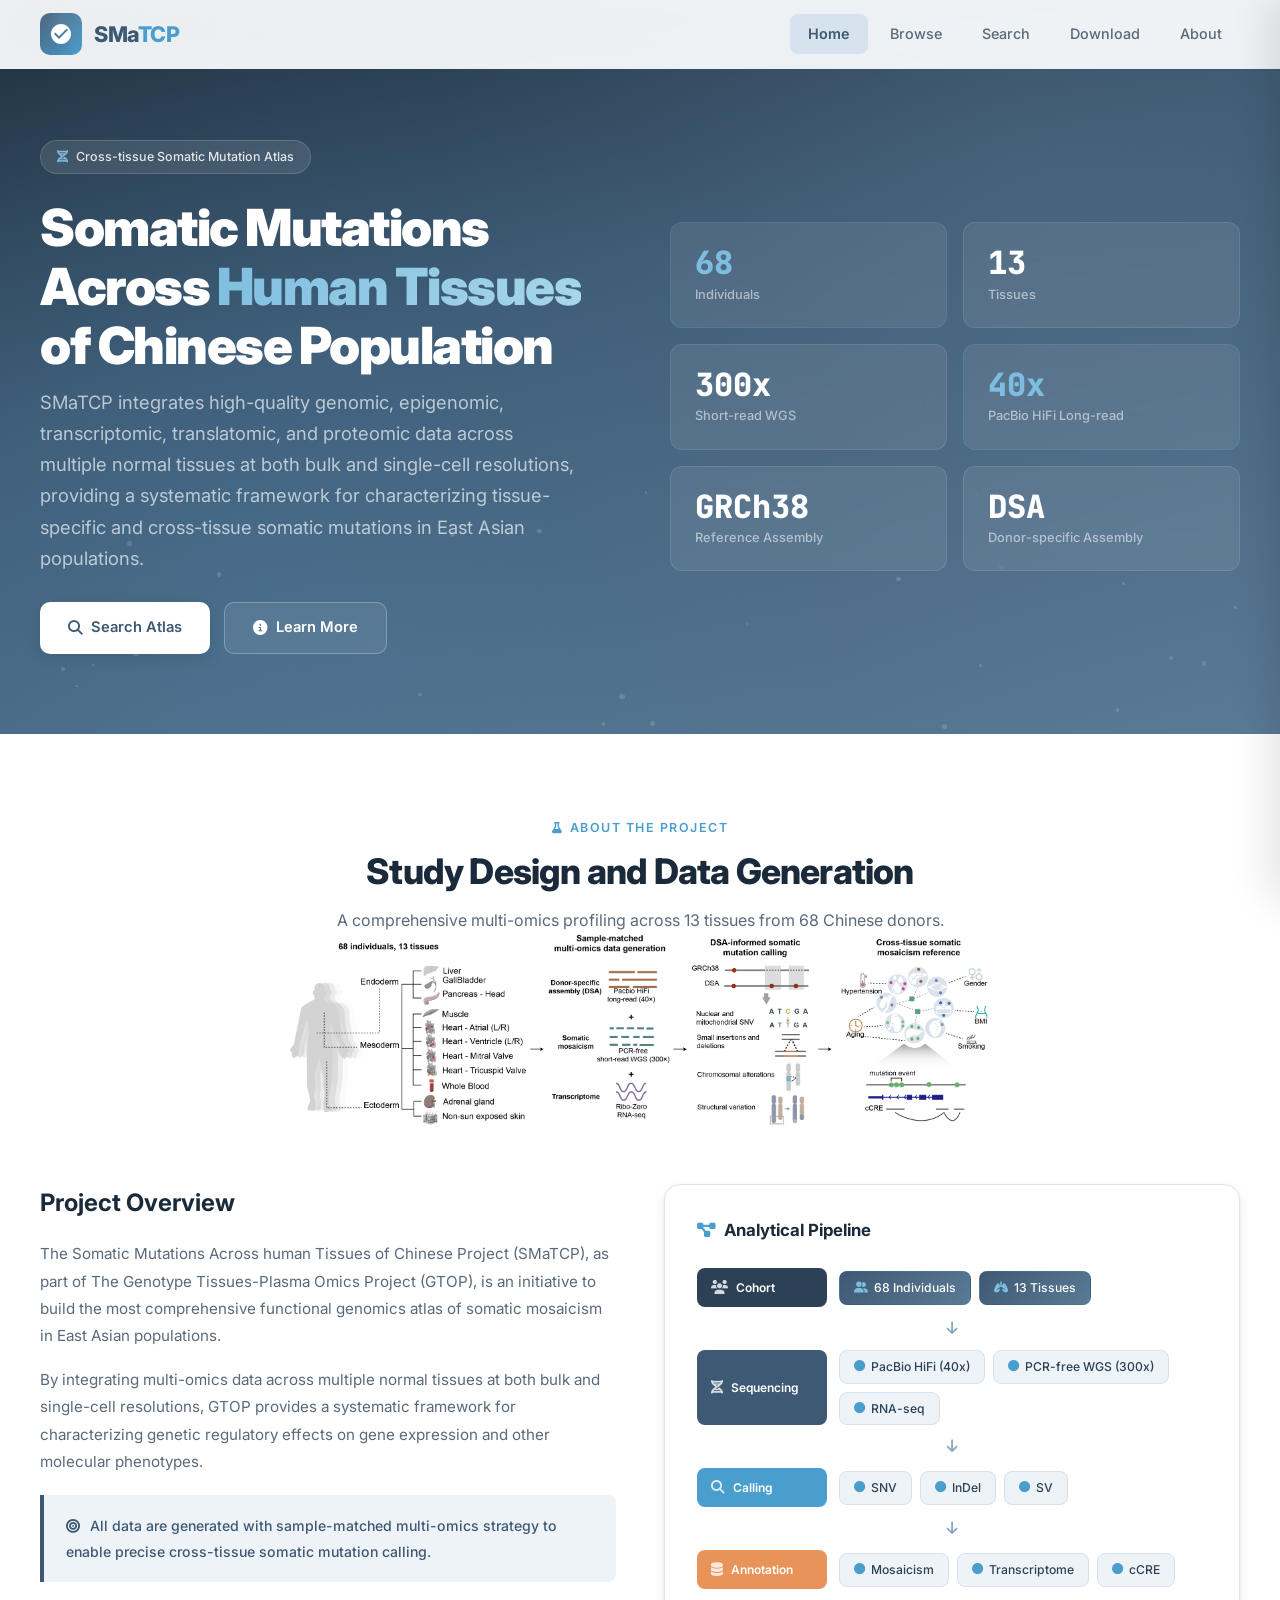
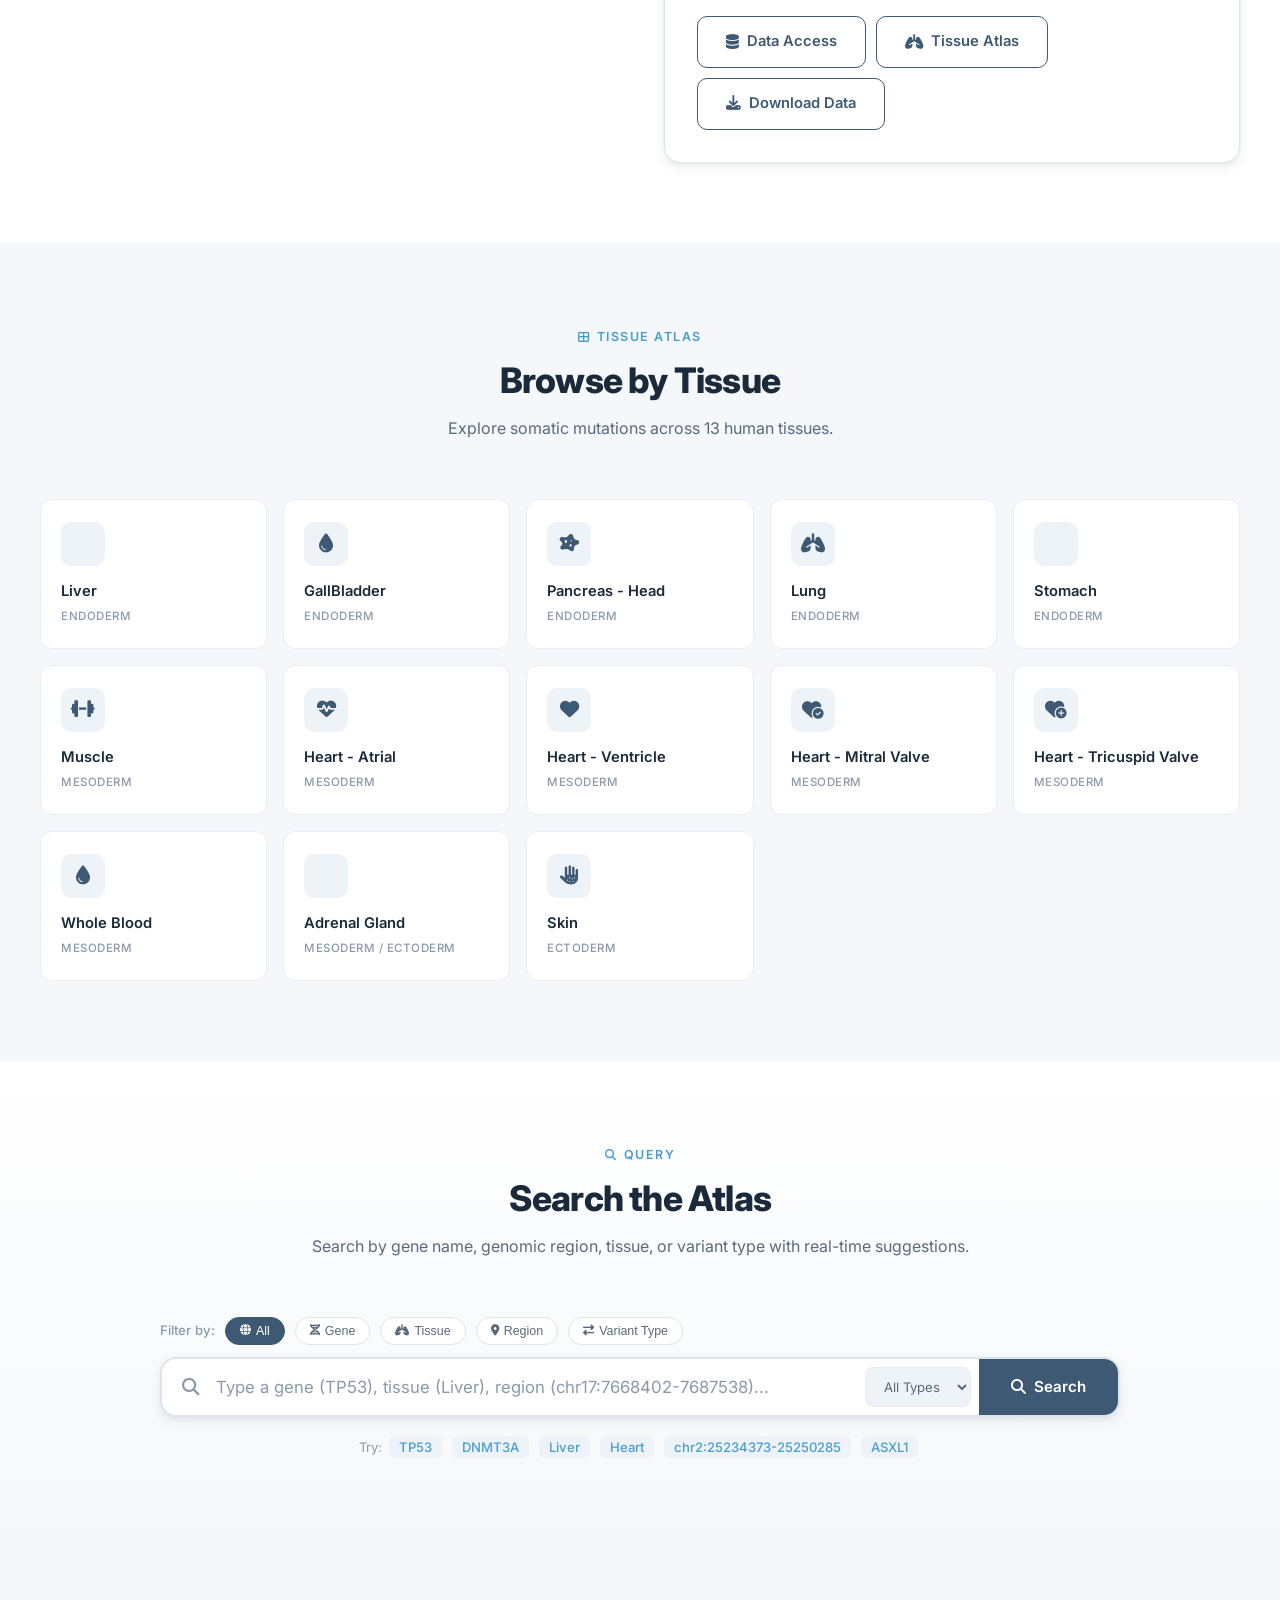
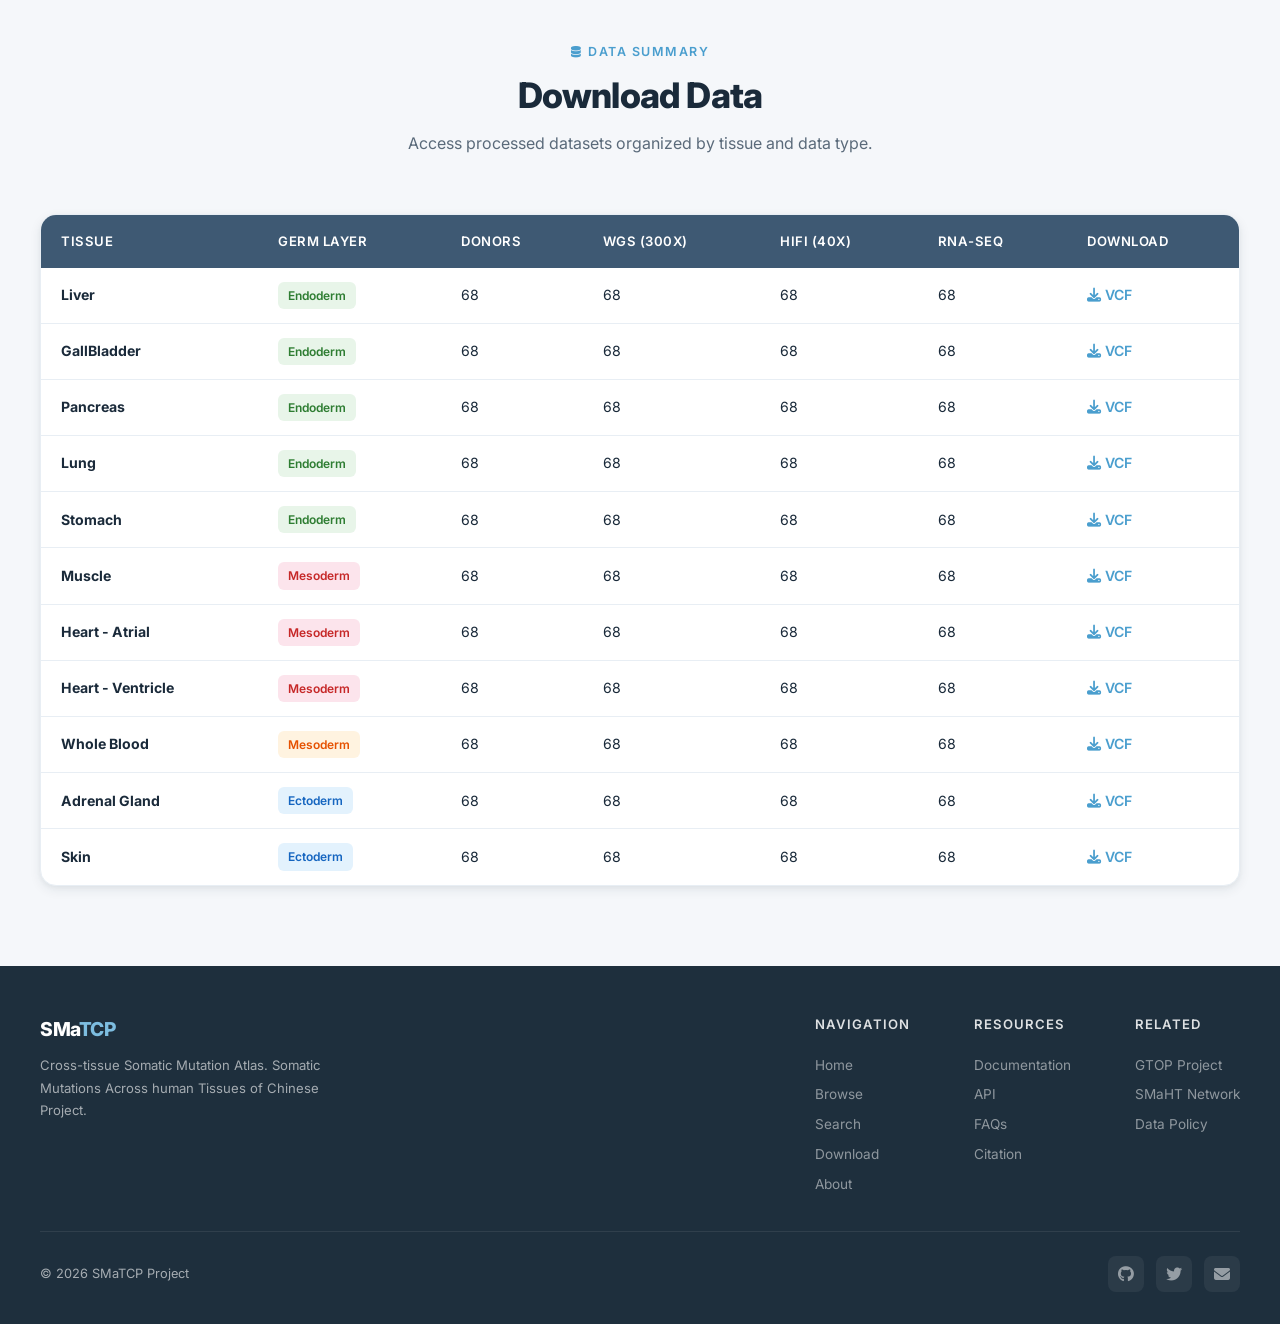
==== index.html @ e788b065 "Add files via upload" ====
<!DOCTYPE html>
<html lang="en">

<head>
  <meta charset="UTF-8">
  <meta name="viewport" content="width=device-width, initial-scale=1.0">
  <title>SMaTCP — Cross-tissue Somatic Mutation Atlas</title>
  <link
    href="https://fonts.googleapis.com/css2?family=Inter:wght@300;400;500;600;700;800;900&family=JetBrains+Mono:wght@400;500&display=swap"
    rel="stylesheet">
  <link rel="stylesheet" href="https://cdnjs.cloudflare.com/ajax/libs/font-awesome/6.5.0/css/all.min.css">
  <style>
    *,
    *::before,
    *::after {
      margin: 0;
      padding: 0;
      box-sizing: border-box;
    }

    :root {
      --primary: #3e5973;
      --primary-dark: #2c4156;
      --primary-darker: #1e2f3d;
      --primary-light: #5a7a96;
      --primary-lighter: #8ba8c2;
      --primary-pale: #d6e3ef;
      --primary-ghost: #eef3f8;
      --accent: #4a9ece;
      --accent-light: #7dbde0;
      --accent-warm: #e8935a;
      --success: #4caf7d;
      --warning: #f0ad4e;
      --danger: #e74c3c;
      --surface: #ffffff;
      --bg: #f5f7fa;
      --bg-alt: #edf1f5;
      --text: #1a2a3a;
      --text-secondary: #5a6a7a;
      --text-muted: #8a9aaa;
      --border: #dce4ec;
      --border-light: #e8eef4;
      --shadow-sm: 0 1px 3px rgba(30, 47, 61, 0.06), 0 1px 2px rgba(30, 47, 61, 0.04);
      --shadow-md: 0 4px 12px rgba(30, 47, 61, 0.08), 0 2px 4px rgba(30, 47, 61, 0.04);
      --shadow-lg: 0 12px 36px rgba(30, 47, 61, 0.1), 0 4px 12px rgba(30, 47, 61, 0.06);
      --shadow-xl: 0 20px 60px rgba(30, 47, 61, 0.12), 0 8px 20px rgba(30, 47, 61, 0.06);
      --radius-sm: 8px;
      --radius-md: 12px;
      --radius-lg: 16px;
      --radius-xl: 24px;
      --transition: 0.3s cubic-bezier(0.4, 0, 0.2, 1);
    }

    html {
      scroll-behavior: smooth;
      font-size: 16px;
    }

    body {
      font-family: 'Inter', -apple-system, BlinkMacSystemFont, 'Segoe UI', sans-serif;
      background: var(--bg);
      color: var(--text);
      line-height: 1.6;
      -webkit-font-smoothing: antialiased;
      overflow-x: hidden;
    }

    a {
      text-decoration: none;
      color: inherit;
    }

    img {
      max-width: 100%;
      display: block;
    }

    ul {
      list-style: none;
    }

    ::-webkit-scrollbar {
      width: 8px;
    }

    ::-webkit-scrollbar-track {
      background: var(--bg);
    }

    ::-webkit-scrollbar-thumb {
      background: var(--primary-lighter);
      border-radius: 4px;
    }

    ::-webkit-scrollbar-thumb:hover {
      background: var(--primary-light);
    }

    /* ===== NAVBAR ===== */
    .navbar {
      position: fixed;
      top: 0;
      left: 0;
      right: 0;
      z-index: 1000;
      background: rgba(255, 255, 255, 0.92);
      backdrop-filter: blur(20px) saturate(180%);
      border-bottom: 1px solid var(--border-light);
      transition: var(--transition);
    }

    .navbar.scrolled {
      box-shadow: var(--shadow-md);
    }

    .nav-inner {
      max-width: 1320px;
      margin: 0 auto;
      padding: 0 40px;
      display: flex;
      align-items: center;
      justify-content: space-between;
      height: 68px;
    }

    .nav-logo {
      display: flex;
      align-items: center;
      gap: 12px;
      cursor: pointer;
      transition: var(--transition);
    }

    .nav-logo:hover {
      opacity: 0.85;
    }

    .logo-icon {
      width: 42px;
      height: 42px;
      background: linear-gradient(135deg, var(--primary) 0%, var(--accent) 100%);
      border-radius: 10px;
      display: flex;
      align-items: center;
      justify-content: center;
      position: relative;
      overflow: hidden;
    }

    .logo-icon::before {
      content: '';
      position: absolute;
      top: -50%;
      left: -50%;
      width: 200%;
      height: 200%;
      background: conic-gradient(from 180deg, transparent 0%, rgba(255, 255, 255, 0.1) 50%, transparent 100%);
      animation: logoShine 6s linear infinite;
    }

    @keyframes logoShine {
      to {
        transform: rotate(360deg);
      }
    }

    .logo-icon svg {
      width: 24px;
      height: 24px;
      fill: #fff;
      position: relative;
      z-index: 1;
    }

    .logo-text {
      font-size: 1.35rem;
      font-weight: 800;
      color: var(--primary);
      letter-spacing: -0.5px;
    }

    .logo-text span {
      color: var(--accent);
    }

    .nav-links {
      display: flex;
      align-items: center;
      gap: 4px;
    }

    .nav-links a {
      padding: 8px 18px;
      border-radius: 8px;
      font-size: 0.9rem;
      font-weight: 500;
      color: var(--text-secondary);
      transition: var(--transition);
    }

    .nav-links a:hover {
      color: var(--primary);
      background: var(--primary-ghost);
    }

    .nav-links a.active {
      color: var(--primary);
      background: var(--primary-pale);
      font-weight: 600;
    }

    .nav-mobile-toggle {
      display: none;
      background: none;
      border: none;
      font-size: 1.4rem;
      color: var(--primary);
      cursor: pointer;
      padding: 8px;
      border-radius: 8px;
    }

    /* ===== HERO ===== */
    .hero {
      padding: 140px 40px 80px;
      background: linear-gradient(165deg, var(--primary-darker) 0%, var(--primary) 40%, var(--primary-light) 100%);
      position: relative;
      overflow: hidden;
      min-height: 600px;
      display: flex;
      align-items: center;
    }

    .hero::before {
      content: '';
      position: absolute;
      inset: 0;
      background:
        radial-gradient(circle at 20% 80%, rgba(74, 158, 206, 0.15) 0%, transparent 50%),
        radial-gradient(circle at 80% 20%, rgba(139, 168, 194, 0.1) 0%, transparent 50%);
    }

    .hero-particles {
      position: absolute;
      inset: 0;
      overflow: hidden;
      pointer-events: none;
    }

    .hero-particle {
      position: absolute;
      width: 4px;
      height: 4px;
      background: rgba(255, 255, 255, 0.15);
      border-radius: 50%;
      animation: particleFloat linear infinite;
    }

    @keyframes particleFloat {
      0% {
        transform: translateY(0) scale(1);
        opacity: 0;
      }

      10% {
        opacity: 1;
      }

      90% {
        opacity: 1;
      }

      100% {
        transform: translateY(-800px) scale(0.5);
        opacity: 0;
      }
    }

    .hero-content {
      max-width: 1320px;
      margin: 0 auto;
      width: 100%;
      position: relative;
      z-index: 2;
      display: grid;
      grid-template-columns: 1fr 1fr;
      gap: 60px;
      align-items: center;
    }

    .hero-badge {
      display: inline-flex;
      align-items: center;
      gap: 8px;
      background: rgba(255, 255, 255, 0.1);
      border: 1px solid rgba(255, 255, 255, 0.15);
      padding: 6px 16px;
      border-radius: 100px;
      font-size: 0.78rem;
      font-weight: 500;
      color: rgba(255, 255, 255, 0.85);
      margin-bottom: 24px;
      backdrop-filter: blur(10px);
    }

    .hero-badge i {
      color: var(--accent-light);
    }

    .hero-title {
      font-size: 3.2rem;
      font-weight: 900;
      color: #fff;
      line-height: 1.15;
      letter-spacing: -1.5px;
      margin-bottom: 12px;
    }

    .hero-title .highlight {
      background: linear-gradient(135deg, var(--accent-light) 0%, #a8d8ea 100%);
      -webkit-background-clip: text;
      -webkit-text-fill-color: transparent;
      background-clip: text;
    }

    .hero-subtitle {
      font-size: 1.15rem;
      font-weight: 400;
      color: rgba(255, 255, 255, 0.65);
      margin-bottom: 28px;
      line-height: 1.7;
      max-width: 540px;
    }

    .hero-actions {
      display: flex;
      gap: 14px;
      flex-wrap: wrap;
    }

    .btn {
      display: inline-flex;
      align-items: center;
      gap: 8px;
      padding: 13px 28px;
      border-radius: 10px;
      font-size: 0.92rem;
      font-weight: 600;
      cursor: pointer;
      border: none;
      transition: var(--transition);
      font-family: inherit;
    }

    .btn-primary {
      background: #fff;
      color: var(--primary);
      box-shadow: 0 4px 16px rgba(0, 0, 0, 0.1);
    }

    .btn-primary:hover {
      transform: translateY(-2px);
      box-shadow: 0 8px 24px rgba(0, 0, 0, 0.15);
    }

    .btn-outline {
      background: rgba(255, 255, 255, 0.08);
      color: #fff;
      border: 1.5px solid rgba(255, 255, 255, 0.25);
    }

    .btn-outline:hover {
      background: rgba(255, 255, 255, 0.15);
      border-color: rgba(255, 255, 255, 0.4);
    }

    .btn-outline-dark {
      background: transparent;
      color: var(--primary);
      border: 1.5px solid var(--primary);
    }

    .btn-outline-dark:hover {
      background: var(--primary-pale);
      border-color: var(--primary-dark);
      color: var(--primary-dark);
    }

    .hero-right {
      display: flex;
      flex-direction: column;
      gap: 16px;
    }

    .hero-stat-row {
      display: flex;
      gap: 16px;
    }

    .hero-stat-card {
      background: rgba(255, 255, 255, 0.08);
      border: 1px solid rgba(255, 255, 255, 0.1);
      backdrop-filter: blur(16px);
      border-radius: var(--radius-md);
      padding: 22px 24px;
      flex: 1;
      transition: var(--transition);
    }

    .hero-stat-card:hover {
      background: rgba(255, 255, 255, 0.12);
      border-color: rgba(255, 255, 255, 0.2);
      transform: translateY(-2px);
    }

    .hero-stat-number {
      font-size: 2rem;
      font-weight: 800;
      color: #fff;
      font-family: 'JetBrains Mono', monospace;
      line-height: 1.1;
    }

    .hero-stat-label {
      font-size: 0.8rem;
      color: rgba(255, 255, 255, 0.55);
      margin-top: 4px;
      font-weight: 500;
    }

    .hero-stat-card.accent {
      border-color: rgba(74, 158, 206, 0.3);
    }

    .hero-stat-card.accent .hero-stat-number {
      color: var(--accent-light);
    }

    /* ===== SECTIONS ===== */
    .section {
      padding: 80px 40px;
    }

    .section-header {
      text-align: center;
      max-width: 700px;
      margin: 0 auto 56px;
    }

    .section-tag {
      display: inline-flex;
      align-items: center;
      gap: 6px;
      font-size: 0.78rem;
      font-weight: 600;
      color: var(--accent);
      text-transform: uppercase;
      letter-spacing: 1.5px;
      margin-bottom: 12px;
    }

    .section-tag i {
      font-size: 0.7rem;
    }

    .section-title {
      font-size: 2.2rem;
      font-weight: 800;
      color: var(--text);
      letter-spacing: -0.8px;
      line-height: 1.2;
      margin-bottom: 14px;
    }

    .section-desc {
      font-size: 1rem;
      color: var(--text-secondary);
      line-height: 1.7;
    }

    /* ===== OVERVIEW ===== */
    .overview-section {
      background: var(--surface);
    }

    .overview-grid {
      max-width: 1320px;
      margin: 0 auto;
      display: grid;
      grid-template-columns: 1fr 1fr;
      gap: 48px;
      align-items: start;
    }

    .overview-about h3 {
      font-size: 1.5rem;
      font-weight: 700;
      color: var(--text);
      margin-bottom: 18px;
    }

    .overview-about p {
      font-size: 0.95rem;
      color: var(--text-secondary);
      line-height: 1.8;
      margin-bottom: 16px;
    }

    .highlight-box {
      background: var(--primary-ghost);
      border-left: 4px solid var(--primary);
      padding: 18px 22px;
      border-radius: 0 var(--radius-sm) var(--radius-sm) 0;
      margin-top: 20px;
    }

    .highlight-box p {
      font-size: 0.88rem;
      margin: 0;
      color: var(--primary);
      font-weight: 500;
    }

    .study-design-card {
      background: var(--surface);
      border: 1px solid var(--border);
      border-radius: var(--radius-lg);
      padding: 32px;
      box-shadow: var(--shadow-md);
    }

    .study-design-card h4 {
      font-size: 1.05rem;
      font-weight: 700;
      color: var(--text);
      margin-bottom: 24px;
      display: flex;
      align-items: center;
      gap: 8px;
    }

    .study-design-card h4 i {
      color: var(--accent);
    }

    .pipeline-flow {
      display: flex;
      flex-direction: column;
      gap: 12px;
    }

    .pipeline-stage {
      display: flex;
      align-items: stretch;
      gap: 12px;
    }

    .pipeline-stage-label {
      width: 130px;
      min-width: 130px;
      background: var(--primary);
      color: #fff;
      padding: 12px 14px;
      border-radius: var(--radius-sm);
      font-size: 0.75rem;
      font-weight: 600;
      display: flex;
      align-items: center;
      gap: 8px;
      line-height: 1.3;
    }

    .pipeline-stage-label i {
      font-size: 0.85rem;
      opacity: 0.8;
    }

    .pipeline-stage-items {
      flex: 1;
      display: flex;
      flex-wrap: wrap;
      gap: 8px;
      align-items: center;
    }

    .pipeline-chip {
      background: var(--primary-ghost);
      border: 1px solid var(--primary-pale);
      padding: 8px 14px;
      border-radius: 8px;
      font-size: 0.76rem;
      font-weight: 500;
      color: var(--primary-dark);
      display: flex;
      align-items: center;
      gap: 6px;
      transition: var(--transition);
      line-height: 1.3;
    }

    .pipeline-chip:hover {
      background: var(--primary-pale);
    }

    .pipeline-chip i {
      color: var(--accent);
      font-size: 0.7rem;
    }

    .pipeline-chip.highlight-chip {
      background: linear-gradient(135deg, var(--primary) 0%, var(--primary-light) 100%);
      color: #fff;
      border-color: transparent;
    }

    .pipeline-chip.highlight-chip i {
      color: var(--accent-light);
    }

    .pipeline-connector {
      display: flex;
      justify-content: center;
      padding: 2px 0;
    }

    .pipeline-connector i {
      color: var(--primary-lighter);
      font-size: 0.9rem;
    }

    /* ===== TISSUE SECTION ===== */
    .tissue-section {
      background: var(--bg);
    }

    .tissue-grid {
      max-width: 1320px;
      margin: 0 auto;
      display: grid;
      grid-template-columns: repeat(auto-fill, minmax(200px, 1fr));
      gap: 16px;
    }

    .tissue-card {
      background: var(--surface);
      border: 1px solid var(--border-light);
      border-radius: var(--radius-md);
      padding: 22px 20px;
      transition: var(--transition);
      cursor: pointer;
      position: relative;
      overflow: hidden;
    }

    .tissue-card::before {
      content: '';
      position: absolute;
      top: 0;
      left: 0;
      right: 0;
      height: 3px;
      background: linear-gradient(90deg, var(--primary), var(--accent));
      opacity: 0;
      transition: var(--transition);
    }

    .tissue-card:hover {
      transform: translateY(-4px);
      box-shadow: var(--shadow-lg);
      border-color: var(--primary-pale);
    }

    .tissue-card:hover::before {
      opacity: 1;
    }

    .tissue-icon {
      width: 44px;
      height: 44px;
      background: var(--primary-ghost);
      border-radius: 10px;
      display: flex;
      align-items: center;
      justify-content: center;
      margin-bottom: 14px;
      font-size: 1.2rem;
      color: var(--primary);
      transition: var(--transition);
    }

    .tissue-card:hover .tissue-icon {
      background: var(--primary);
      color: #fff;
    }

    .tissue-name {
      font-size: 0.92rem;
      font-weight: 600;
      color: var(--text);
      margin-bottom: 4px;
    }

    .tissue-germ {
      font-size: 0.72rem;
      font-weight: 500;
      color: var(--text-muted);
      text-transform: uppercase;
      letter-spacing: 0.5px;
    }

    /* ===== FEATURE CARDS ===== */
    .features-section {
      background: var(--surface);
    }

    .features-grid {
      max-width: 1320px;
      margin: 0 auto;
      display: grid;
      grid-template-columns: repeat(3, 1fr);
      gap: 24px;
    }

    .feature-card {
      background: var(--bg);
      border: 1px solid var(--border-light);
      border-radius: var(--radius-lg);
      padding: 40px 32px;
      transition: var(--transition);
      cursor: pointer;
      position: relative;
      overflow: hidden;
      text-align: center;
    }

    .feature-card::after {
      content: '';
      position: absolute;
      bottom: 0;
      left: 0;
      right: 0;
      height: 4px;
      background: linear-gradient(90deg, var(--primary), var(--accent));
      transform: scaleX(0);
      transition: var(--transition);
      transform-origin: left;
    }

    .feature-card:hover {
      transform: translateY(-6px);
      box-shadow: var(--shadow-xl);
      border-color: var(--primary-pale);
    }

    .feature-card:hover::after {
      transform: scaleX(1);
    }

    .feature-icon {
      width: 72px;
      height: 72px;
      margin: 0 auto 24px;
      background: linear-gradient(135deg, var(--primary-ghost), var(--primary-pale));
      border-radius: 18px;
      display: flex;
      align-items: center;
      justify-content: center;
      font-size: 1.7rem;
      color: var(--primary);
      transition: var(--transition);
    }

    .feature-card:hover .feature-icon {
      background: linear-gradient(135deg, var(--primary), var(--accent));
      color: #fff;
      transform: scale(1.05);
    }

    .feature-title {
      font-size: 1.2rem;
      font-weight: 700;
      color: var(--text);
      margin-bottom: 12px;
    }

    .feature-desc {
      font-size: 0.88rem;
      color: var(--text-secondary);
      line-height: 1.7;
      margin-bottom: 24px;
    }

    .feature-link {
      display: inline-flex;
      align-items: center;
      gap: 6px;
      font-size: 0.85rem;
      font-weight: 600;
      color: var(--accent);
      transition: var(--transition);
    }

    .feature-link:hover {
      gap: 10px;
      color: var(--primary);
    }

    /* ===== ENHANCED SEARCH SECTION ===== */
    .search-section {
      background: linear-gradient(180deg, var(--surface) 0%, var(--bg) 100%);
      padding: 80px 40px 100px;
    }

    .search-container {
      max-width: 960px;
      margin: 0 auto;
    }

    /* Search Box */
    .search-main-box {
      position: relative;
      margin-bottom: 20px;
    }

    .search-input-wrapper {
      display: flex;
      background: var(--surface);
      border: 2px solid var(--border);
      border-radius: 16px;
      overflow: hidden;
      transition: var(--transition);
      box-shadow: var(--shadow-md);
    }

    .search-input-wrapper:focus-within {
      border-color: var(--accent);
      box-shadow: 0 0 0 4px rgba(74, 158, 206, 0.12), var(--shadow-lg);
    }

    .search-input-wrapper .search-icon-left {
      display: flex;
      align-items: center;
      justify-content: center;
      padding: 0 0 0 20px;
      color: var(--text-muted);
      font-size: 1.1rem;
    }

    .search-input-wrapper input {
      flex: 1;
      padding: 18px 16px;
      border: none;
      outline: none;
      font-size: 1.05rem;
      font-family: inherit;
      color: var(--text);
      background: transparent;
    }

    .search-input-wrapper input::placeholder {
      color: var(--text-muted);
    }

    .search-type-select {
      display: flex;
      align-items: center;
      padding: 0 8px 0 0;
    }

    .search-type-select select {
      padding: 10px 14px;
      border: 1px solid var(--border-light);
      border-radius: 8px;
      font-size: 0.82rem;
      font-family: inherit;
      color: var(--text-secondary);
      background: var(--primary-ghost);
      cursor: pointer;
      outline: none;
      transition: var(--transition);
    }

    .search-type-select select:focus {
      border-color: var(--accent);
    }

    .search-btn {
      padding: 18px 32px;
      background: var(--primary);
      color: #fff;
      border: none;
      font-size: 0.95rem;
      font-weight: 600;
      cursor: pointer;
      font-family: inherit;
      transition: var(--transition);
      display: flex;
      align-items: center;
      gap: 8px;
      white-space: nowrap;
    }

    .search-btn:hover {
      background: var(--primary-dark);
    }

    /* Autocomplete Dropdown */
    .autocomplete-dropdown {
      position: absolute;
      top: calc(100% + 4px);
      left: 0;
      right: 0;
      background: var(--surface);
      border: 1px solid var(--border);
      border-radius: var(--radius-md);
      box-shadow: var(--shadow-xl);
      z-index: 100;
      max-height: 420px;
      overflow-y: auto;
      display: none;
    }

    .autocomplete-dropdown.open {
      display: block;
    }

    .autocomplete-group-label {
      padding: 10px 20px 6px;
      font-size: 0.7rem;
      font-weight: 700;
      color: var(--text-muted);
      text-transform: uppercase;
      letter-spacing: 1px;
      background: var(--bg);
      border-bottom: 1px solid var(--border-light);
      position: sticky;
      top: 0;
    }

    .autocomplete-item {
      padding: 12px 20px;
      display: flex;
      align-items: center;
      gap: 14px;
      cursor: pointer;
      transition: var(--transition);
      border-bottom: 1px solid var(--border-light);
    }

    .autocomplete-item:last-child {
      border-bottom: none;
    }

    .autocomplete-item:hover {
      background: var(--primary-ghost);
    }

    .autocomplete-item.selected {
      background: var(--primary-ghost);
    }

    .autocomplete-item-icon {
      width: 36px;
      height: 36px;
      border-radius: 8px;
      display: flex;
      align-items: center;
      justify-content: center;
      font-size: 0.85rem;
      flex-shrink: 0;
    }

    .autocomplete-item-icon.gene {
      background: #e8f5e9;
      color: #2e7d32;
    }

    .autocomplete-item-icon.tissue {
      background: #e3f2fd;
      color: #1565c0;
    }

    .autocomplete-item-icon.region {
      background: #fff3e0;
      color: #e65100;
    }

    .autocomplete-item-icon.variant {
      background: #fce4ec;
      color: #c62828;
    }

    .autocomplete-item-info {
      flex: 1;
      min-width: 0;
    }

    .autocomplete-item-name {
      font-size: 0.9rem;
      font-weight: 600;
      color: var(--text);
    }

    .autocomplete-item-name .match {
      background: #fff3cd;
      padding: 1px 2px;
      border-radius: 2px;
    }

    .autocomplete-item-meta {
      font-size: 0.76rem;
      color: var(--text-muted);
      margin-top: 2px;
      white-space: nowrap;
      overflow: hidden;
      text-overflow: ellipsis;
    }

    .autocomplete-item-tag {
      font-size: 0.68rem;
      font-weight: 600;
      padding: 3px 8px;
      border-radius: 4px;
      white-space: nowrap;
    }

    .autocomplete-item-tag.gene-tag {
      background: #e8f5e9;
      color: #2e7d32;
    }

    .autocomplete-item-tag.tissue-tag {
      background: #e3f2fd;
      color: #1565c0;
    }

    .autocomplete-item-tag.region-tag {
      background: #fff3e0;
      color: #e65100;
    }

    /* Quick Filter Tags */
    .search-filters {
      display: flex;
      align-items: center;
      gap: 10px;
      flex-wrap: wrap;
      margin-bottom: 12px;
    }

    .search-filters-label {
      font-size: 0.82rem;
      font-weight: 500;
      color: var(--text-muted);
    }

    .filter-tag {
      padding: 6px 14px;
      border-radius: 100px;
      font-size: 0.78rem;
      font-weight: 500;
      border: 1px solid var(--border);
      background: var(--surface);
      color: var(--text-secondary);
      cursor: pointer;
      transition: var(--transition);
      display: flex;
      align-items: center;
      gap: 5px;
    }

    .filter-tag:hover {
      border-color: var(--primary-lighter);
      background: var(--primary-ghost);
    }

    .filter-tag.active {
      background: var(--primary);
      color: #fff;
      border-color: var(--primary);
    }

    .filter-tag i {
      font-size: 0.7rem;
    }

    /* Quick Example Links */
    .search-examples {
      text-align: center;
      font-size: 0.82rem;
      color: var(--text-muted);
      margin-top: 16px;
    }

    .search-examples a {
      color: var(--accent);
      font-weight: 500;
      margin: 0 3px;
      padding: 3px 10px;
      border-radius: 6px;
      transition: var(--transition);
      background: rgba(74, 158, 206, 0.06);
    }

    .search-examples a:hover {
      background: rgba(74, 158, 206, 0.15);
    }

    /* ===== SEARCH RESULTS ===== */
    .search-results {
      margin-top: 40px;
      display: none;
    }

    .search-results.visible {
      display: block;
    }

    .results-header {
      display: flex;
      justify-content: space-between;
      align-items: center;
      margin-bottom: 20px;
      flex-wrap: wrap;
      gap: 12px;
    }

    .results-count {
      font-size: 0.92rem;
      color: var(--text-secondary);
    }

    .results-count strong {
      color: var(--text);
      font-weight: 700;
    }

    .results-view-toggle {
      display: flex;
      gap: 4px;
    }

    .results-view-toggle button {
      width: 36px;
      height: 36px;
      border: 1px solid var(--border);
      background: var(--surface);
      border-radius: 8px;
      cursor: pointer;
      color: var(--text-muted);
      transition: var(--transition);
      display: flex;
      align-items: center;
      justify-content: center;
    }

    .results-view-toggle button.active {
      background: var(--primary);
      color: #fff;
      border-color: var(--primary);
    }

    /* Results - Table View */
    .results-table-wrapper {
      background: var(--surface);
      border: 1px solid var(--border-light);
      border-radius: var(--radius-lg);
      overflow: hidden;
      box-shadow: var(--shadow-md);
    }

    .results-table {
      width: 100%;
      border-collapse: collapse;
    }

    .results-table thead {
      background: var(--primary);
    }

    .results-table th {
      padding: 14px 18px;
      font-size: 0.78rem;
      font-weight: 600;
      color: #fff;
      text-align: left;
      text-transform: uppercase;
      letter-spacing: 0.5px;
      cursor: pointer;
      user-select: none;
      white-space: nowrap;
      transition: var(--transition);
    }

    .results-table th:hover {
      background: var(--primary-dark);
    }

    .results-table th .sort-icon {
      margin-left: 4px;
      font-size: 0.65rem;
      opacity: 0.6;
    }

    .results-table td {
      padding: 13px 18px;
      font-size: 0.86rem;
      color: var(--text);
      border-bottom: 1px solid var(--border-light);
    }

    .results-table tbody tr {
      transition: var(--transition);
      cursor: pointer;
    }

    .results-table tbody tr:hover {
      background: var(--primary-ghost);
    }

    .results-table tbody tr:last-child td {
      border-bottom: none;
    }

    .gene-name-cell {
      display: flex;
      align-items: center;
      gap: 10px;
    }

    .gene-name-badge {
      font-family: 'JetBrains Mono', monospace;
      font-size: 0.85rem;
      font-weight: 600;
      color: var(--primary);
    }

    .tissue-badge {
      display: inline-flex;
      padding: 3px 9px;
      border-radius: 6px;
      font-size: 0.72rem;
      font-weight: 600;
      white-space: nowrap;
    }

    .tissue-badge.endo {
      background: #e8f5e9;
      color: #2e7d32;
    }

    .tissue-badge.meso {
      background: #fce4ec;
      color: #c62828;
    }

    .tissue-badge.ecto {
      background: #e3f2fd;
      color: #1565c0;
    }

    .tissue-badge.blood {
      background: #fff3e0;
      color: #e65100;
    }

    .mut-type-badge {
      display: inline-flex;
      padding: 3px 9px;
      border-radius: 6px;
      font-size: 0.72rem;
      font-weight: 600;
    }

    .mut-type-badge.snv {
      background: #e8eaf6;
      color: #283593;
    }

    .mut-type-badge.indel {
      background: #fce4ec;
      color: #880e4f;
    }

    .mut-type-badge.sv {
      background: #fff8e1;
      color: #f57f17;
    }

    .vaf-bar {
      display: flex;
      align-items: center;
      gap: 8px;
    }

    .vaf-bar-track {
      width: 60px;
      height: 6px;
      background: var(--border-light);
      border-radius: 3px;
      overflow: hidden;
    }

    .vaf-bar-fill {
      height: 100%;
      border-radius: 3px;
      background: linear-gradient(90deg, var(--accent), var(--success));
      transition: var(--transition);
    }

    .vaf-value {
      font-family: 'JetBrains Mono', monospace;
      font-size: 0.78rem;
      color: var(--text-secondary);
    }

    /* Results - Card View */
    .results-cards {
      display: none;
      grid-template-columns: repeat(auto-fill, minmax(320px, 1fr));
      gap: 16px;
    }

    .results-cards.active {
      display: grid;
    }

    .result-card {
      background: var(--surface);
      border: 1px solid var(--border-light);
      border-radius: var(--radius-md);
      padding: 24px;
      transition: var(--transition);
      cursor: pointer;
    }

    .result-card:hover {
      box-shadow: var(--shadow-lg);
      border-color: var(--primary-pale);
      transform: translateY(-2px);
    }

    .result-card-header {
      display: flex;
      justify-content: space-between;
      align-items: flex-start;
      margin-bottom: 16px;
    }

    .result-card-gene {
      font-family: 'JetBrains Mono', monospace;
      font-size: 1.1rem;
      font-weight: 700;
      color: var(--primary);
    }

    .result-card-body {
      display: flex;
      flex-direction: column;
      gap: 10px;
    }

    .result-card-row {
      display: flex;
      justify-content: space-between;
      align-items: center;
      font-size: 0.82rem;
    }

    .result-card-label {
      color: var(--text-muted);
      font-weight: 500;
    }

    .result-card-value {
      color: var(--text);
      font-weight: 600;
    }

    .result-card-value.mono {
      font-family: 'JetBrains Mono', monospace;
      font-size: 0.78rem;
    }

    /* Detail Panel */
    .detail-panel {
      position: fixed;
      top: 0;
      right: -520px;
      bottom: 0;
      width: 520px;
      background: var(--surface);
      box-shadow: -8px 0 40px rgba(0, 0, 0, 0.12);
      z-index: 2000;
      transition: right 0.4s cubic-bezier(0.4, 0, 0.2, 1);
      overflow-y: auto;
    }

    .detail-panel.open {
      right: 0;
    }

    .detail-overlay {
      position: fixed;
      inset: 0;
      background: rgba(0, 0, 0, 0.3);
      z-index: 1999;
      opacity: 0;
      pointer-events: none;
      transition: var(--transition);
    }

    .detail-overlay.open {
      opacity: 1;
      pointer-events: all;
    }

    .detail-header {
      padding: 24px 28px;
      border-bottom: 1px solid var(--border-light);
      display: flex;
      justify-content: space-between;
      align-items: center;
      position: sticky;
      top: 0;
      background: var(--surface);
      z-index: 1;
    }

    .detail-header h3 {
      font-size: 1.15rem;
      font-weight: 700;
      color: var(--text);
    }

    .detail-close {
      width: 36px;
      height: 36px;
      border: 1px solid var(--border);
      background: var(--bg);
      border-radius: 8px;
      cursor: pointer;
      color: var(--text-secondary);
      font-size: 1rem;
      display: flex;
      align-items: center;
      justify-content: center;
      transition: var(--transition);
    }

    .detail-close:hover {
      background: var(--danger);
      color: #fff;
      border-color: var(--danger);
    }

    .detail-body {
      padding: 28px;
    }

    .detail-section {
      margin-bottom: 28px;
    }

    .detail-section-title {
      font-size: 0.78rem;
      font-weight: 700;
      color: var(--text-muted);
      text-transform: uppercase;
      letter-spacing: 1px;
      margin-bottom: 14px;
      display: flex;
      align-items: center;
      gap: 8px;
    }

    .detail-section-title i {
      color: var(--accent);
    }

    .detail-field {
      display: flex;
      justify-content: space-between;
      padding: 10px 0;
      border-bottom: 1px solid var(--border-light);
    }

    .detail-field:last-child {
      border-bottom: none;
    }

    .detail-field-label {
      font-size: 0.85rem;
      color: var(--text-muted);
      font-weight: 500;
    }

    .detail-field-value {
      font-size: 0.85rem;
      color: var(--text);
      font-weight: 600;
      text-align: right;
    }

    .detail-field-value.mono {
      font-family: 'JetBrains Mono', monospace;
    }

    .detail-tissue-list {
      display: flex;
      flex-wrap: wrap;
      gap: 8px;
      margin-top: 8px;
    }

    .detail-tissue-chip {
      padding: 6px 12px;
      border-radius: 8px;
      font-size: 0.78rem;
      font-weight: 500;
      background: var(--primary-ghost);
      border: 1px solid var(--primary-pale);
      color: var(--primary-dark);
      display: flex;
      align-items: center;
      gap: 6px;
    }

    .detail-tissue-chip .chip-dot {
      width: 6px;
      height: 6px;
      border-radius: 50%;
    }

    .detail-tissue-chip .chip-dot.endo {
      background: #4caf50;
    }

    .detail-tissue-chip .chip-dot.meso {
      background: #e91e63;
    }

    .detail-tissue-chip .chip-dot.ecto {
      background: #2196f3;
    }

    /* VAF mini chart in detail */
    .detail-vaf-chart {
      margin-top: 12px;
    }

    .detail-vaf-row {
      display: flex;
      align-items: center;
      gap: 10px;
      padding: 6px 0;
    }

    .detail-vaf-label {
      width: 140px;
      font-size: 0.78rem;
      color: var(--text-secondary);
      font-weight: 500;
      white-space: nowrap;
      overflow: hidden;
      text-overflow: ellipsis;
    }

    .detail-vaf-track {
      flex: 1;
      height: 8px;
      background: var(--border-light);
      border-radius: 4px;
      overflow: hidden;
    }

    .detail-vaf-fill {
      height: 100%;
      border-radius: 4px;
      transition: width 0.5s ease;
    }

    .detail-vaf-fill.low {
      background: var(--accent);
    }

    .detail-vaf-fill.mid {
      background: var(--warning);
    }

    .detail-vaf-fill.high {
      background: var(--danger);
    }

    .detail-vaf-val {
      width: 50px;
      text-align: right;
      font-family: 'JetBrains Mono', monospace;
      font-size: 0.76rem;
      color: var(--text-secondary);
    }

    /* Pagination */
    .pagination {
      display: flex;
      justify-content: center;
      align-items: center;
      gap: 4px;
      margin-top: 28px;
    }

    .pagination button {
      width: 38px;
      height: 38px;
      border: 1px solid var(--border);
      background: var(--surface);
      border-radius: 8px;
      cursor: pointer;
      font-size: 0.85rem;
      font-weight: 500;
      color: var(--text-secondary);
      transition: var(--transition);
      display: flex;
      align-items: center;
      justify-content: center;
    }

    .pagination button:hover {
      border-color: var(--primary-lighter);
      background: var(--primary-ghost);
    }

    .pagination button.active {
      background: var(--primary);
      color: #fff;
      border-color: var(--primary);
    }

    .pagination button:disabled {
      opacity: 0.4;
      cursor: default;
    }

    /* ===== DATA DOWNLOAD TABLE ===== */
    .data-section {
      background: var(--bg);
    }

    .data-table-wrapper {
      max-width: 1320px;
      margin: 0 auto;
      background: var(--surface);
      border: 1px solid var(--border-light);
      border-radius: var(--radius-lg);
      overflow: hidden;
      box-shadow: var(--shadow-md);
    }

    .data-table {
      width: 100%;
      border-collapse: collapse;
    }

    .data-table thead {
      background: var(--primary);
    }

    .data-table th {
      padding: 16px 20px;
      font-size: 0.82rem;
      font-weight: 600;
      color: #fff;
      text-align: left;
      text-transform: uppercase;
      letter-spacing: 0.5px;
    }

    .data-table td {
      padding: 14px 20px;
      font-size: 0.88rem;
      color: var(--text);
      border-bottom: 1px solid var(--border-light);
    }

    .data-table tbody tr {
      transition: var(--transition);
    }

    .data-table tbody tr:hover {
      background: var(--primary-ghost);
    }

    .data-table tbody tr:last-child td {
      border-bottom: none;
    }

    .data-badge {
      display: inline-flex;
      padding: 4px 10px;
      border-radius: 6px;
      font-size: 0.75rem;
      font-weight: 600;
    }

    .data-badge.endo {
      background: #e8f5e9;
      color: #2e7d32;
    }

    .data-badge.meso {
      background: #fce4ec;
      color: #c62828;
    }

    .data-badge.ecto {
      background: #e3f2fd;
      color: #1565c0;
    }

    .data-badge.blood {
      background: #fff3e0;
      color: #e65100;
    }

    /* ===== FOOTER ===== */
    .footer {
      background: var(--primary-darker);
      color: rgba(255, 255, 255, 0.6);
      padding: 48px 40px 32px;
    }

    .footer-inner {
      max-width: 1320px;
      margin: 0 auto;
    }

    .footer-top {
      display: flex;
      justify-content: space-between;
      align-items: start;
      gap: 48px;
      padding-bottom: 32px;
      border-bottom: 1px solid rgba(255, 255, 255, 0.08);
      flex-wrap: wrap;
    }

    .footer-brand .logo-text {
      color: #fff;
      font-size: 1.2rem;
      margin-bottom: 10px;
    }

    .footer-brand .logo-text span {
      color: var(--accent-light);
    }

    .footer-brand p {
      font-size: 0.82rem;
      max-width: 320px;
      line-height: 1.7;
    }

    .footer-links-group {
      display: flex;
      gap: 64px;
    }

    .footer-col h5 {
      color: rgba(255, 255, 255, 0.85);
      font-size: 0.82rem;
      font-weight: 600;
      text-transform: uppercase;
      letter-spacing: 1px;
      margin-bottom: 16px;
    }

    .footer-col a {
      display: block;
      padding: 4px 0;
      font-size: 0.85rem;
      color: rgba(255, 255, 255, 0.5);
      transition: var(--transition);
    }

    .footer-col a:hover {
      color: var(--accent-light);
    }

    .footer-bottom {
      display: flex;
      justify-content: space-between;
      align-items: center;
      padding-top: 24px;
      flex-wrap: wrap;
      gap: 16px;
    }

    .footer-bottom p {
      font-size: 0.8rem;
    }

    .footer-bottom a {
      color: var(--accent-light);
    }

    .footer-social {
      display: flex;
      gap: 12px;
    }

    .footer-social a {
      width: 36px;
      height: 36px;
      background: rgba(255, 255, 255, 0.06);
      border-radius: 8px;
      display: flex;
      align-items: center;
      justify-content: center;
      color: rgba(255, 255, 255, 0.5);
      transition: var(--transition);
    }

    .footer-social a:hover {
      background: var(--accent);
      color: #fff;
    }

    /* Animations */
    .fade-in {
      opacity: 0;
      transform: translateY(30px);
      transition: opacity 0.7s ease, transform 0.7s ease;
    }

    .fade-in.visible {
      opacity: 1;
      transform: translateY(0);
    }

    .fade-in-delay-1 {
      transition-delay: 0.1s;
    }

    .fade-in-delay-2 {
      transition-delay: 0.2s;
    }

    .fade-in-delay-3 {
      transition-delay: 0.3s;
    }

    /* Back to top */
    .back-to-top {
      position: fixed;
      bottom: 32px;
      right: 32px;
      width: 44px;
      height: 44px;
      background: var(--primary);
      color: #fff;
      border: none;
      border-radius: 12px;
      cursor: pointer;
      font-size: 1rem;
      display: flex;
      align-items: center;
      justify-content: center;
      opacity: 0;
      transform: translateY(20px);
      transition: var(--transition);
      box-shadow: var(--shadow-lg);
      z-index: 999;
    }

    .back-to-top.visible {
      opacity: 1;
      transform: translateY(0);
    }

    .back-to-top:hover {
      background: var(--primary-dark);
      transform: translateY(-2px);
    }

    /* Responsive */
    @media (max-width: 1024px) {
      .hero-content {
        grid-template-columns: 1fr;
        gap: 40px;
      }

      .hero-title {
        font-size: 2.5rem;
      }

      .overview-grid {
        grid-template-columns: 1fr;
      }

      .features-grid {
        grid-template-columns: 1fr;
      }

      .footer-top {
        flex-direction: column;
      }

      .detail-panel {
        width: 100%;
        right: -100%;
      }
    }

    @media (max-width: 768px) {
      .nav-inner {
        padding: 0 20px;
      }

      .nav-links {
        display: none;
        position: absolute;
        top: 68px;
        left: 0;
        right: 0;
        background: var(--surface);
        border-bottom: 1px solid var(--border);
        flex-direction: column;
        padding: 16px;
        box-shadow: var(--shadow-lg);
      }

      .nav-links.open {
        display: flex;
      }

      .nav-mobile-toggle {
        display: block;
      }

      .hero {
        padding: 120px 20px 60px;
        min-height: auto;
      }

      .hero-title {
        font-size: 2rem;
      }

      .hero-stat-row {
        flex-direction: column;
      }

      .section {
        padding: 60px 20px;
      }

      .section-title {
        font-size: 1.7rem;
      }

      .tissue-grid {
        grid-template-columns: repeat(2, 1fr);
      }

      .results-cards {
        grid-template-columns: 1fr;
      }

      .footer {
        padding: 40px 20px 24px;
      }

      .footer-links-group {
        gap: 32px;
      }

      .search-section {
        padding: 60px 20px 80px;
      }
    }

    @media (max-width: 480px) {
      .tissue-grid {
        grid-template-columns: 1fr 1fr;
        gap: 10px;
      }

      .hero-actions {
        flex-direction: column;
      }

      .pipeline-stage {
        flex-direction: column;
      }

      .pipeline-stage-label {
        width: 100%;
      }

      .search-input-wrapper {
        flex-wrap: wrap;
      }

      .search-type-select {
        width: 100%;
        padding: 0 12px 8px;
      }

      .search-type-select select {
        width: 100%;
      }

      .search-btn {
        width: 100%;
        justify-content: center;
      }
    }
  </style>
</head>

<body>

  <!-- NAVBAR -->
  <nav class="navbar" id="navbar">
    <div class="nav-inner">
      <a href="#" class="nav-logo" onclick="scrollToTop(event)">
        <div class="logo-icon">
          <svg viewBox="0 0 24 24">
            <path
              d="M12 2C6.48 2 2 6.48 2 12s4.48 10 10 10 10-4.48 10-10S17.52 2 12 2zm-2 15l-5-5 1.41-1.41L10 14.17l7.59-7.59L19 8l-9 9z" />
          </svg>
        </div>
        <div class="logo-text">SMa<span>TCP</span></div>
      </a>
      <button class="nav-mobile-toggle" onclick="toggleMobileNav()">
        <i class="fas fa-bars" id="navToggleIcon"></i>
      </button>
      <div class="nav-links" id="navLinks">
        <a href="#home" class="active">Home</a>
        <a href="#browse">Browse</a>
        <a href="#search">Search</a>
        <a href="#download">Download</a>
        <a href="#about">About</a>
      </div>
    </div>
  </nav>

  <!-- HERO -->
  <section class="hero" id="home">
    <div class="hero-particles" id="heroParticles"></div>
    <div class="hero-content">
      <div class="hero-left">
        <div class="hero-badge"><i class="fas fa-dna"></i> Cross-tissue Somatic Mutation Atlas</div>
        <h1 class="hero-title">
          Somatic Mutations<br>Across <span class="highlight">Human Tissues</span><br>of Chinese Population
        </h1>
        <p class="hero-subtitle">
          SMaTCP integrates high-quality genomic, epigenomic, transcriptomic, translatomic, and proteomic data across
          multiple normal tissues at both bulk and single-cell resolutions, providing a systematic framework for
          characterizing tissue-specific and cross-tissue somatic mutations in East Asian populations.
        </p>
        <div class="hero-actions">
          <a href="#search" class="btn btn-primary"><i class="fas fa-search"></i> Search Atlas</a>
          <a href="#about" class="btn btn-outline"><i class="fas fa-info-circle"></i> Learn More</a>
        </div>
      </div>
      <div class="hero-right">
        <div class="hero-stat-row">
          <div class="hero-stat-card accent">
            <div class="hero-stat-number">68</div>
            <div class="hero-stat-label">Individuals</div>
          </div>
          <div class="hero-stat-card">
            <div class="hero-stat-number">13</div>
            <div class="hero-stat-label">Tissues</div>
          </div>
        </div>
        <div class="hero-stat-row">
          <div class="hero-stat-card">
            <div class="hero-stat-number">300x</div>
            <div class="hero-stat-label">Short-read WGS</div>
          </div>
          <div class="hero-stat-card accent">
            <div class="hero-stat-number">40x</div>
            <div class="hero-stat-label">PacBio HiFi Long-read</div>
          </div>
        </div>
        <div class="hero-stat-row">
          <div class="hero-stat-card">
            <div class="hero-stat-number">GRCh38</div>
            <div class="hero-stat-label">Reference Assembly</div>
          </div>
          <div class="hero-stat-card">
            <div class="hero-stat-number">DSA</div>
            <div class="hero-stat-label">Donor-specific Assembly</div>
          </div>
        </div>
      </div>
    </div>
  </section>

  <!-- OVERVIEW -->
  <section class="section overview-section" id="about">
    <div class="section-header">
      <div class="section-tag"><i class="fas fa-flask"></i> About the Project</div>
      <h2 class="section-title">Study Design and Data Generation</h2>
      <p class="section-desc">A comprehensive multi-omics profiling across 13 tissues from 68 Chinese donors.</p>
      <img src="./SMaTCP overview.png" alt="Overview Illustration" class="overview-illustration fade-in">
    </div>
    <div class="overview-grid">
      <div class="overview-about fade-in">
        <h3>Project Overview</h3>
        <p>The Somatic Mutations Across human Tissues of Chinese Project (SMaTCP), as part of The Genotype
          Tissues-Plasma Omics Project (GTOP), is an initiative to build the most comprehensive functional genomics
          atlas of somatic mosaicism in East Asian populations.</p>
        <p>By integrating multi-omics data across multiple normal tissues at both bulk and single-cell resolutions, GTOP
          provides a systematic framework for characterizing genetic regulatory effects on gene expression and other
          molecular phenotypes.</p>
        <div class="highlight-box">
          <p><i class="fas fa-bullseye" style="margin-right:6px;"></i> All data are generated with sample-matched
            multi-omics strategy to enable precise cross-tissue somatic mutation calling.</p>
        </div>
      </div>
      <div class="study-design-card fade-in fade-in-delay-1">
        <h4><i class="fas fa-project-diagram"></i> Analytical Pipeline</h4>
        <div class="pipeline-flow">
          <div class="pipeline-stage">
            <div class="pipeline-stage-label" style="background:var(--primary-dark)"><i class="fas fa-users"></i> Cohort
            </div>
            <div class="pipeline-stage-items">
              <div class="pipeline-chip highlight-chip"><i class="fas fa-user-friends"></i> 68 Individuals</div>
              <div class="pipeline-chip highlight-chip"><i class="fas fa-lungs"></i> 13 Tissues</div>
            </div>
          </div>
          <div class="pipeline-connector"><i class="fas fa-arrow-down"></i></div>
          <div class="pipeline-stage">
            <div class="pipeline-stage-label"><i class="fas fa-dna"></i> Sequencing</div>
            <div class="pipeline-stage-items">
              <div class="pipeline-chip"><i class="fas fa-circle"></i> PacBio HiFi (40x)</div>
              <div class="pipeline-chip"><i class="fas fa-circle"></i> PCR-free WGS (300x)</div>
              <div class="pipeline-chip"><i class="fas fa-circle"></i> RNA-seq</div>
            </div>
          </div>
          <div class="pipeline-connector"><i class="fas fa-arrow-down"></i></div>
          <div class="pipeline-stage">
            <div class="pipeline-stage-label" style="background:var(--accent)"><i class="fas fa-search"></i> Calling
            </div>
            <div class="pipeline-stage-items">
              <div class="pipeline-chip"><i class="fas fa-circle"></i> SNV</div>
              <div class="pipeline-chip"><i class="fas fa-circle"></i> InDel</div>
              <div class="pipeline-chip"><i class="fas fa-circle"></i> SV</div>
            </div>
          </div>
          <div class="pipeline-connector"><i class="fas fa-arrow-down"></i></div>
          <div class="pipeline-stage">
            <div class="pipeline-stage-label" style="background:var(--accent-warm)"><i class="fas fa-database"></i>
              Annotation</div>
            <div class="pipeline-stage-items">
              <div class="pipeline-chip"><i class="fas fa-circle"></i> Mosaicism</div>
              <div class="pipeline-chip"><i class="fas fa-circle"></i> Transcriptome</div>
              <div class="pipeline-chip"><i class="fas fa-circle"></i> cCRE</div>
            </div>
          </div>

          <!-- <p class="extelnal link">
            <a class="btn btn-outline-dark" href="https://www.nature.com/articles/s41467-024-36540-1" target="_blank"
              rel="noopener">
              <i class="fas fa-external-link-alt"></i> Read the full paper in Nature Communications
            </a>
          </p> -->

          <div style="display: flex; gap: 10px; margin-top: 15px; flex-wrap: wrap;">
            <a class="btn btn-outline-dark" href="#search">
              <i class="fas fa-database"></i> Data Access
            </a>
            <a class="btn btn-outline-dark" href="#browse">
              <i class="fas fa-lungs"></i> Tissue Atlas
            </a>
            <a class="btn btn-outline-dark" href="#download">
              <i class="fas fa-download"></i> Download Data
            </a>
          </div>

        </div>
      </div>
    </div>
  </section>

  <!-- TISSUE BROWSER -->
  <section class="section tissue-section" id="browse">
    <div class="section-header">
      <div class="section-tag"><i class="fas fa-th-large"></i> Tissue Atlas</div>
      <h2 class="section-title">Browse by Tissue</h2>
      <p class="section-desc">Explore somatic mutations across 13 human tissues.</p>
    </div>
    <div class="tissue-grid">
      <div class="tissue-card fade-in" onclick="searchByTissue('Liver')">
        <div class="tissue-icon"><i class="fas fa-liver"></i></div>
        <div class="tissue-name">Liver</div>
        <div class="tissue-germ">Endoderm</div>
      </div>
      <div class="tissue-card fade-in" onclick="searchByTissue('GallBladder')">
        <div class="tissue-icon"><i class="fas fa-droplet"></i></div>
        <div class="tissue-name">GallBladder</div>
        <div class="tissue-germ">Endoderm</div>
      </div>
      <div class="tissue-card fade-in" onclick="searchByTissue('Pancreas')">
        <div class="tissue-icon"><i class="fas fa-disease"></i></div>
        <div class="tissue-name">Pancreas - Head</div>
        <div class="tissue-germ">Endoderm</div>
      </div>
      <div class="tissue-card fade-in" onclick="searchByTissue('Lung')">
        <div class="tissue-icon"><i class="fas fa-lungs"></i></div>
        <div class="tissue-name">Lung</div>
        <div class="tissue-germ">Endoderm</div>
      </div>
      <div class="tissue-card fade-in" onclick="searchByTissue('Stomach')">
        <div class="tissue-icon"><i class="fas fa-stomach"></i></div>
        <div class="tissue-name">Stomach</div>
        <div class="tissue-germ">Endoderm</div>
      </div>
      <div class="tissue-card fade-in" onclick="searchByTissue('Muscle')">
        <div class="tissue-icon"><i class="fas fa-dumbbell"></i></div>
        <div class="tissue-name">Muscle</div>
        <div class="tissue-germ">Mesoderm</div>
      </div>
      <div class="tissue-card fade-in" onclick="searchByTissue('Heart Atrial')">
        <div class="tissue-icon"><i class="fas fa-heart-pulse"></i></div>
        <div class="tissue-name">Heart - Atrial</div>
        <div class="tissue-germ">Mesoderm</div>
      </div>
      <div class="tissue-card fade-in" onclick="searchByTissue('Heart Ventricle')">
        <div class="tissue-icon"><i class="fas fa-heart"></i></div>
        <div class="tissue-name">Heart - Ventricle</div>
        <div class="tissue-germ">Mesoderm</div>
      </div>
      <div class="tissue-card fade-in" onclick="searchByTissue('Heart Mitral')">
        <div class="tissue-icon"><i class="fas fa-heart-circle-check"></i></div>
        <div class="tissue-name">Heart - Mitral Valve</div>
        <div class="tissue-germ">Mesoderm</div>
      </div>
      <div class="tissue-card fade-in" onclick="searchByTissue('Heart Tricuspid')">
        <div class="tissue-icon"><i class="fas fa-heart-circle-plus"></i></div>
        <div class="tissue-name">Heart - Tricuspid Valve</div>
        <div class="tissue-germ">Mesoderm</div>
      </div>
      <div class="tissue-card fade-in" onclick="searchByTissue('Blood')">
        <div class="tissue-icon"><i class="fas fa-droplet"></i></div>
        <div class="tissue-name">Whole Blood</div>
        <div class="tissue-germ">Mesoderm</div>
      </div>
      <div class="tissue-card fade-in" onclick="searchByTissue('Adrenal')">
        <div class="tissue-icon"><i class="fas fa-kidney"></i></div>
        <div class="tissue-name">Adrenal Gland</div>
        <div class="tissue-germ">Mesoderm / Ectoderm</div>
      </div>
      <div class="tissue-card fade-in" onclick="searchByTissue('Skin')">
        <div class="tissue-icon"><i class="fas fa-hand-dots"></i></div>
        <div class="tissue-name">Skin</div>
        <div class="tissue-germ">Ectoderm</div>
      </div>
    </div>
  </section>

  <!-- FEATURE CARDS -->
  <!-- <section class="section features-section">
    <div class="section-header">
      <div class="section-tag"><i class="fas fa-compass"></i> Explore</div>
      <h2 class="section-title">Data Access and Exploration</h2>
      <p class="section-desc">Multiple entry points designed for different research needs.</p>
    </div>
    <div class="features-grid">
      <div class="feature-card fade-in">
        <div class="feature-icon"><i class="fas fa-lungs"></i></div>
        <h3 class="feature-title">Browse by Tissue</h3>
        <p class="feature-desc">Navigate the atlas by selecting tissues. View tissue-specific somatic mutation
          landscapes and compare mutation burden across organs.</p>
        <a href="#browse" class="feature-link">Start browsing <i class="fas fa-arrow-right"></i></a>
      </div>
      <div class="feature-card fade-in fade-in-delay-1">
        <div class="feature-icon"><i class="fas fa-dna"></i></div>
        <h3 class="feature-title">Browse by Mutation</h3>
        <p class="feature-desc">Query specific somatic mutations including SNVs, InDels, and structural variations.
          Filter by coordinates, genes, or annotations.</p>
        <a href="#search" class="feature-link">Explore mutations <i class="fas fa-arrow-right"></i></a>
      </div>
      <div class="feature-card fade-in fade-in-delay-2">
        <div class="feature-icon"><i class="fas fa-download"></i></div>
        <h3 class="feature-title">Download Data</h3>
        <p class="feature-desc">Download processed variant call files, summary statistics, and annotation tables in
          standard formats.</p>
        <a href="#download" class="feature-link">Go to downloads <i class="fas fa-arrow-right"></i></a>
      </div>
    </div>
  </section> -->

  <!-- ========== ENHANCED SEARCH SECTION ========== -->
  <section class="section search-section" id="search">
    <div class="section-header">
      <div class="section-tag"><i class="fas fa-search"></i> Query</div>
      <h2 class="section-title">Search the Atlas</h2>
      <p class="section-desc">Search by gene name, genomic region, tissue, or variant type with real-time suggestions.
      </p>
    </div>

    <div class="search-container">
      <!-- Filter Tags -->
      <div class="search-filters">
        <span class="search-filters-label">Filter by:</span>
        <button class="filter-tag active" data-filter="all" onclick="setFilter(this,'all')"><i class="fas fa-globe"></i>
          All</button>
        <button class="filter-tag" data-filter="gene" onclick="setFilter(this,'gene')"><i class="fas fa-dna"></i>
          Gene</button>
        <button class="filter-tag" data-filter="tissue" onclick="setFilter(this,'tissue')"><i class="fas fa-lungs"></i>
          Tissue</button>
        <button class="filter-tag" data-filter="region" onclick="setFilter(this,'region')"><i
            class="fas fa-map-marker-alt"></i> Region</button>
        <button class="filter-tag" data-filter="variant" onclick="setFilter(this,'variant')"><i
            class="fas fa-exchange-alt"></i> Variant Type</button>
      </div>

      <!-- Search Box with Autocomplete -->
      <div class="search-main-box">
        <div class="search-input-wrapper">
          <div class="search-icon-left"><i class="fas fa-search"></i></div>
          <input type="text" id="searchInput"
            placeholder="Type a gene (TP53), tissue (Liver), region (chr17:7668402-7687538)..." autocomplete="off"
            oninput="handleAutocomplete(this.value)" onkeydown="handleSearchKeydown(event)"
            onfocus="handleAutocomplete(this.value)">
          <div class="search-type-select">
            <select id="searchType">
              <option value="all">All Types</option>
              <option value="gene">Gene</option>
              <option value="tissue">Tissue</option>
              <option value="region">Region</option>
              <option value="variant">Variant</option>
            </select>
          </div>
          <button class="search-btn" onclick="executeSearch()"><i class="fas fa-search"></i> Search</button>
        </div>

        <!-- Autocomplete Dropdown -->
        <div class="autocomplete-dropdown" id="autocompleteDropdown"></div>
      </div>

      <!-- Quick Examples -->
      <div class="search-examples">
        Try:
        <a href="#" onclick="quickSearch('TP53'); return false;">TP53</a>
        <a href="#" onclick="quickSearch('DNMT3A'); return false;">DNMT3A</a>
        <a href="#" onclick="quickSearch('Liver'); return false;">Liver</a>
        <a href="#" onclick="quickSearch('Heart'); return false;">Heart</a>
        <a href="#" onclick="quickSearch('chr2:25234373-25250285'); return false;">chr2:25234373-25250285</a>
        <a href="#" onclick="quickSearch('ASXL1'); return false;">ASXL1</a>
      </div>

      <!-- Search Results -->
      <div class="search-results" id="searchResults">
        <div class="results-header">
          <div class="results-count" id="resultsCount"></div>
          <div class="results-view-toggle">
            <button class="active" id="tableViewBtn" onclick="setResultView('table')"><i
                class="fas fa-list"></i></button>
            <button id="cardViewBtn" onclick="setResultView('card')"><i class="fas fa-th-large"></i></button>
          </div>
        </div>

        <!-- Table View -->
        <div class="results-table-wrapper" id="resultsTableView">
          <table class="results-table">
            <thead>
              <tr>
                <th onclick="sortResults('gene')">Gene <i class="fas fa-sort sort-icon"></i></th>
                <th onclick="sortResults('chr')">Chr <i class="fas fa-sort sort-icon"></i></th>
                <th onclick="sortResults('position')">Position <i class="fas fa-sort sort-icon"></i></th>
                <th>Ref / Alt</th>
                <th onclick="sortResults('tissue')">Tissue <i class="fas fa-sort sort-icon"></i></th>
                <th onclick="sortResults('type')">Type <i class="fas fa-sort sort-icon"></i></th>
                <th onclick="sortResults('vaf')">VAF <i class="fas fa-sort sort-icon"></i></th>
                <th>Donors</th>
              </tr>
            </thead>
            <tbody id="resultsTableBody"></tbody>
          </table>
        </div>

        <!-- Card View -->
        <div class="results-cards" id="resultsCardView"></div>

        <!-- Pagination -->
        <div class="pagination" id="pagination"></div>
      </div>
    </div>
  </section>

  <!-- DOWNLOAD TABLE -->
  <section class="section data-section" id="download">
    <div class="section-header">
      <div class="section-tag"><i class="fas fa-database"></i> Data Summary</div>
      <h2 class="section-title">Download Data</h2>
      <p class="section-desc">Access processed datasets organized by tissue and data type.</p>
    </div>
    <div class="data-table-wrapper fade-in">
      <table class="data-table">
        <thead>
          <tr>
            <th>Tissue</th>
            <th>Germ Layer</th>
            <th>Donors</th>
            <th>WGS (300x)</th>
            <th>HiFi (40x)</th>
            <th>RNA-seq</th>
            <th>Download</th>
          </tr>
        </thead>
        <tbody>
          <tr>
            <td><strong>Liver</strong></td>
            <td><span class="data-badge endo">Endoderm</span></td>
            <td>68</td>
            <td>68</td>
            <td>68</td>
            <td>68</td>
            <td><a href="#" style="color:var(--accent);font-weight:600;"><i class="fas fa-download"></i> VCF</a></td>
          </tr>
          <tr>
            <td><strong>GallBladder</strong></td>
            <td><span class="data-badge endo">Endoderm</span></td>
            <td>68</td>
            <td>68</td>
            <td>68</td>
            <td>68</td>
            <td><a href="#" style="color:var(--accent);font-weight:600;"><i class="fas fa-download"></i> VCF</a></td>
          </tr>
          <tr>
            <td><strong>Pancreas</strong></td>
            <td><span class="data-badge endo">Endoderm</span></td>
            <td>68</td>
            <td>68</td>
            <td>68</td>
            <td>68</td>
            <td><a href="#" style="color:var(--accent);font-weight:600;"><i class="fas fa-download"></i> VCF</a></td>
          </tr>
          <tr>
            <td><strong>Lung</strong></td>
            <td><span class="data-badge endo">Endoderm</span></td>
            <td>68</td>
            <td>68</td>
            <td>68</td>
            <td>68</td>
            <td><a href="#" style="color:var(--accent);font-weight:600;"><i class="fas fa-download"></i> VCF</a></td>
          </tr>
          <tr>
            <td><strong>Stomach</strong></td>
            <td><span class="data-badge endo">Endoderm</span></td>
            <td>68</td>
            <td>68</td>
            <td>68</td>
            <td>68</td>
            <td><a href="#" style="color:var(--accent);font-weight:600;"><i class="fas fa-download"></i> VCF</a></td>
          </tr>
          <tr>
            <td><strong>Muscle</strong></td>
            <td><span class="data-badge meso">Mesoderm</span></td>
            <td>68</td>
            <td>68</td>
            <td>68</td>
            <td>68</td>
            <td><a href="#" style="color:var(--accent);font-weight:600;"><i class="fas fa-download"></i> VCF</a></td>
          </tr>
          <tr>
            <td><strong>Heart - Atrial</strong></td>
            <td><span class="data-badge meso">Mesoderm</span></td>
            <td>68</td>
            <td>68</td>
            <td>68</td>
            <td>68</td>
            <td><a href="#" style="color:var(--accent);font-weight:600;"><i class="fas fa-download"></i> VCF</a></td>
          </tr>
          <tr>
            <td><strong>Heart - Ventricle</strong></td>
            <td><span class="data-badge meso">Mesoderm</span></td>
            <td>68</td>
            <td>68</td>
            <td>68</td>
            <td>68</td>
            <td><a href="#" style="color:var(--accent);font-weight:600;"><i class="fas fa-download"></i> VCF</a></td>
          </tr>
          <tr>
            <td><strong>Whole Blood</strong></td>
            <td><span class="data-badge blood">Mesoderm</span></td>
            <td>68</td>
            <td>68</td>
            <td>68</td>
            <td>68</td>
            <td><a href="#" style="color:var(--accent);font-weight:600;"><i class="fas fa-download"></i> VCF</a></td>
          </tr>
          <tr>
            <td><strong>Adrenal Gland</strong></td>
            <td><span class="data-badge ecto">Ectoderm</span></td>
            <td>68</td>
            <td>68</td>
            <td>68</td>
            <td>68</td>
            <td><a href="#" style="color:var(--accent);font-weight:600;"><i class="fas fa-download"></i> VCF</a></td>
          </tr>
          <tr>
            <td><strong>Skin</strong></td>
            <td><span class="data-badge ecto">Ectoderm</span></td>
            <td>68</td>
            <td>68</td>
            <td>68</td>
            <td>68</td>
            <td><a href="#" style="color:var(--accent);font-weight:600;"><i class="fas fa-download"></i> VCF</a></td>
          </tr>
        </tbody>
      </table>
    </div>
  </section>

  <!-- FOOTER -->
  <footer class="footer">
    <div class="footer-inner">
      <div class="footer-top">
        <div class="footer-brand">
          <div class="logo-text">SMa<span>TCP</span></div>
          <p>Cross-tissue Somatic Mutation Atlas. Somatic Mutations Across human Tissues of Chinese Project.</p>
        </div>
        <div class="footer-links-group">
          <div class="footer-col">
            <h5>Navigation</h5><a href="#home">Home</a><a href="#browse">Browse</a><a href="#search">Search</a><a
              href="#download">Download</a><a href="#about">About</a>
          </div>
          <div class="footer-col">
            <h5>Resources</h5><a href="#">Documentation</a><a href="#">API</a><a href="#">FAQs</a><a
              href="#">Citation</a>
          </div>
          <div class="footer-col">
            <h5>Related</h5><a href="#">GTOP Project</a><a href="#">SMaHT Network</a><a href="#">Data Policy</a>
          </div>
        </div>
      </div>
      <div class="footer-bottom">
        <p>&copy; 2026 SMaTCP Project</p>
        <div class="footer-social"><a href="#"><i class="fab fa-github"></i></a><a href="#"><i
              class="fab fa-twitter"></i></a><a href="#"><i class="fas fa-envelope"></i></a></div>
      </div>
    </div>
  </footer>

  <!-- Detail Side Panel -->
  <div class="detail-overlay" id="detailOverlay" onclick="closeDetail()"></div>
  <div class="detail-panel" id="detailPanel">
    <div class="detail-header">
      <h3 id="detailTitle">Mutation Detail</h3>
      <button class="detail-close" onclick="closeDetail()"><i class="fas fa-times"></i></button>
    </div>
    <div class="detail-body" id="detailBody"></div>
  </div>

  <!-- Back to Top -->
  <button class="back-to-top" id="backToTop" onclick="scrollToTop(event)"><i class="fas fa-arrow-up"></i></button>

  <script>
    // ===================== MOCK DATA =====================
    const MOCK_DATA = [];
    const GENES = [
      { name: 'TP53', chr: 'chr17', start: 7668402, end: 7687538, desc: 'Tumor protein p53' },
      { name: 'DNMT3A', chr: 'chr2', start: 25234373, end: 25250285, desc: 'DNA methyltransferase 3 alpha' },
      { name: 'ASXL1', chr: 'chr20', start: 32354066, end: 32440095, desc: 'ASXL transcriptional regulator 1' },
      { name: 'TET2', chr: 'chr4', start: 105145826, end: 105279784, desc: 'Tet methylcytosine dioxygenase 2' },
      { name: 'JAK2', chr: 'chr9', start: 4985245, end: 5128183, desc: 'Janus kinase 2' },
      { name: 'KRAS', chr: 'chr12', start: 25204789, end: 25250936, desc: 'KRAS proto-oncogene' },
      { name: 'PIK3CA', chr: 'chr3', start: 179148114, end: 179240093, desc: 'PI3-kinase catalytic subunit alpha' },
      { name: 'BRAF', chr: 'chr7', start: 140713328, end: 140924929, desc: 'B-Raf proto-oncogene' },
      { name: 'IDH1', chr: 'chr2', start: 208236227, end: 208255071, desc: 'Isocitrate dehydrogenase 1' },
      { name: 'IDH2', chr: 'chr15', start: 90083045, end: 90102548, desc: 'Isocitrate dehydrogenase 2' },
      { name: 'NPM1', chr: 'chr5', start: 171387119, end: 171410948, desc: 'Nucleophosmin 1' },
      { name: 'SF3B1', chr: 'chr2', start: 197389784, end: 197435093, desc: 'Splicing factor 3b subunit 1' },
      { name: 'SRSF2', chr: 'chr17', start: 76736877, end: 76739379, desc: 'Serine/arginine-rich splicing factor 2' },
      { name: 'NOTCH1', chr: 'chr9', start: 136494433, end: 136545786, desc: 'Notch receptor 1' },
      { name: 'EGFR', chr: 'chr7', start: 55019017, end: 55211628, desc: 'Epidermal growth factor receptor' },
      { name: 'APC', chr: 'chr5', start: 112707498, end: 112846239, desc: 'APC regulator of WNT signaling pathway' },
      { name: 'BRCA1', chr: 'chr17', start: 43044295, end: 43170245, desc: 'BRCA1 DNA repair associated' },
      { name: 'BRCA2', chr: 'chr13', start: 32315508, end: 32399672, desc: 'BRCA2 DNA repair associated' },
      { name: 'MYC', chr: 'chr8', start: 127735434, end: 127742951, desc: 'MYC proto-oncogene' },
      { name: 'PTEN', chr: 'chr10', start: 87863438, end: 87971930, desc: 'Phosphatase and tensin homolog' },
    ];

    const TISSUES = [
      { name: 'Liver', germ: 'Endoderm', germClass: 'endo', icon: 'fa-liver' },
      { name: 'GallBladder', germ: 'Endoderm', germClass: 'endo', icon: 'fa-droplet' },
      { name: 'Pancreas', germ: 'Endoderm', germClass: 'endo', icon: 'fa-disease' },
      { name: 'Lung', germ: 'Endoderm', germClass: 'endo', icon: 'fa-lungs' },
      { name: 'Stomach', germ: 'Endoderm', germClass: 'endo', icon: 'fa-disease' },
      { name: 'Muscle', germ: 'Mesoderm', germClass: 'meso', icon: 'fa-dumbbell' },
      { name: 'Heart Atrial', germ: 'Mesoderm', germClass: 'meso', icon: 'fa-heart-pulse' },
      { name: 'Heart Ventricle', germ: 'Mesoderm', germClass: 'meso', icon: 'fa-heart' },
      { name: 'Heart Mitral', germ: 'Mesoderm', germClass: 'meso', icon: 'fa-heart' },
      { name: 'Heart Tricuspid', germ: 'Mesoderm', germClass: 'meso', icon: 'fa-heart' },
      { name: 'Blood', germ: 'Mesoderm', germClass: 'blood', icon: 'fa-droplet' },
      { name: 'Adrenal', germ: 'Ectoderm', germClass: 'ecto', icon: 'fa-kidney' },
      { name: 'Skin', germ: 'Ectoderm', germClass: 'ecto', icon: 'fa-hand-dots' },
    ];

    const VARIANT_TYPES = ['SNV', 'InDel', 'SV'];
    const BASES = ['A', 'T', 'C', 'G'];
    const EFFECTS = ['Missense', 'Nonsense', 'Frameshift', 'Splice site', 'Synonymous', 'Intergenic', 'Intronic', 'UTR'];

    // Generate mock mutations
    function generateMockData() {
      for (let i = 0; i < 200; i++) {
        const gene = GENES[Math.floor(Math.random() * GENES.length)];
        const tissue = TISSUES[Math.floor(Math.random() * TISSUES.length)];
        const vtype = VARIANT_TYPES[Math.floor(Math.random() * VARIANT_TYPES.length)];
        const pos = gene.start + Math.floor(Math.random() * (gene.end - gene.start));
        const ref = BASES[Math.floor(Math.random() * 4)];
        let alt = BASES[Math.floor(Math.random() * 4)];
        while (alt === ref) alt = BASES[Math.floor(Math.random() * 4)];
        const vaf = +(Math.random() * 0.35 + 0.01).toFixed(4);
        const donors = Math.floor(Math.random() * 15) + 1;
        const effect = EFFECTS[Math.floor(Math.random() * EFFECTS.length)];

        // Tissues affected
        const nTissues = Math.floor(Math.random() * 5) + 1;
        const affectedTissues = [];
        const usedIdx = new Set();
        for (let t = 0; t < nTissues; t++) {
          let idx = Math.floor(Math.random() * TISSUES.length);
          while (usedIdx.has(idx)) idx = Math.floor(Math.random() * TISSUES.length);
          usedIdx.add(idx);
          affectedTissues.push({
            name: TISSUES[idx].name,
            germ: TISSUES[idx].germ,
            germClass: TISSUES[idx].germClass,
            vaf: +(Math.random() * 0.3 + 0.01).toFixed(4)
          });
        }
        // Ensure the primary tissue is included
        if (!affectedTissues.find(t => t.name === tissue.name)) {
          affectedTissues[0] = { name: tissue.name, germ: tissue.germ, germClass: tissue.germClass, vaf };
        }

        MOCK_DATA.push({
          id: 'SM_' + String(i + 1).padStart(6, '0'),
          gene: gene.name,
          geneDesc: gene.desc,
          chr: gene.chr,
          position: pos,
          ref, alt,
          tissue: tissue.name,
          tissueGerm: tissue.germ,
          tissueGermClass: tissue.germClass,
          type: vtype,
          vaf, donors, effect,
          affectedTissues,
          crossTissue: affectedTissues.length > 1
        });
      }
    }
    generateMockData();

    // ===================== STATE =====================
    let currentFilter = 'all';
    let currentResults = [];
    let currentPage = 1;
    const PAGE_SIZE = 15;
    let currentView = 'table';
    let sortField = null;
    let sortDir = 1;
    let selectedAutocompleteIdx = -1;
    let autocompleteItems = [];

    // ===================== SEARCH LOGIC =====================
    function setFilter(btn, filter) {
      document.querySelectorAll('.filter-tag').forEach(b => b.classList.remove('active'));
      btn.classList.add('active');
      currentFilter = filter;
      document.getElementById('searchType').value = filter;
      handleAutocomplete(document.getElementById('searchInput').value);
    }

    function handleAutocomplete(query) {
      const dropdown = document.getElementById('autocompleteDropdown');
      query = query.trim().toLowerCase();

      if (query.length < 1) { dropdown.classList.remove('open'); return; }

      autocompleteItems = [];
      let html = '';

      const filter = currentFilter;

      // Gene suggestions
      if (filter === 'all' || filter === 'gene') {
        const geneMatches = GENES.filter(g =>
          g.name.toLowerCase().includes(query) || g.desc.toLowerCase().includes(query)
        ).slice(0, 5);
        if (geneMatches.length) {
          html += '<div class="autocomplete-group-label">Genes</div>';
          geneMatches.forEach((g, i) => {
            const highlighted = g.name.replace(new RegExp('(' + escRegex(query) + ')', 'gi'), '<span class="match">$1</span>');
            html += `<div class="autocomplete-item" data-type="gene" data-value="${g.name}" onclick="selectAutocomplete('${g.name}','gene')">
          <div class="autocomplete-item-icon gene"><i class="fas fa-dna"></i></div>
          <div class="autocomplete-item-info">
            <div class="autocomplete-item-name">${highlighted}</div>
            <div class="autocomplete-item-meta">${g.chr}:${g.start.toLocaleString()}-${g.end.toLocaleString()} | ${g.desc}</div>
          </div>
          <span class="autocomplete-item-tag gene-tag">Gene</span>
        </div>`;
            autocompleteItems.push({ type: 'gene', value: g.name });
          });
        }
      }

      // Tissue suggestions
      if (filter === 'all' || filter === 'tissue') {
        const tissueMatches = TISSUES.filter(t =>
          t.name.toLowerCase().includes(query) || t.germ.toLowerCase().includes(query)
        ).slice(0, 5);
        if (tissueMatches.length) {
          html += '<div class="autocomplete-group-label">Tissues</div>';
          tissueMatches.forEach(t => {
            const highlighted = t.name.replace(new RegExp('(' + escRegex(query) + ')', 'gi'), '<span class="match">$1</span>');
            html += `<div class="autocomplete-item" data-type="tissue" data-value="${t.name}" onclick="selectAutocomplete('${t.name}','tissue')">
          <div class="autocomplete-item-icon tissue"><i class="fas ${t.icon}"></i></div>
          <div class="autocomplete-item-info">
            <div class="autocomplete-item-name">${highlighted}</div>
            <div class="autocomplete-item-meta">${t.germ}</div>
          </div>
          <span class="autocomplete-item-tag tissue-tag">Tissue</span>
        </div>`;
            autocompleteItems.push({ type: 'tissue', value: t.name });
          });
        }
      }

      // Region pattern
      if (filter === 'all' || filter === 'region') {
        const regionMatch = query.match(/^chr\d+/i);
        if (regionMatch) {
          html += '<div class="autocomplete-group-label">Genomic Region</div>';
          html += `<div class="autocomplete-item" onclick="selectAutocomplete('${query}','region')">
        <div class="autocomplete-item-icon region"><i class="fas fa-map-marker-alt"></i></div>
        <div class="autocomplete-item-info">
          <div class="autocomplete-item-name">${query}</div>
          <div class="autocomplete-item-meta">Search for mutations in this genomic region</div>
        </div>
        <span class="autocomplete-item-tag region-tag">Region</span>
      </div>`;
          autocompleteItems.push({ type: 'region', value: query });
        }
      }

      // Variant type
      if (filter === 'all' || filter === 'variant') {
        const vtMatches = VARIANT_TYPES.filter(v => v.toLowerCase().includes(query));
        if (vtMatches.length) {
          html += '<div class="autocomplete-group-label">Variant Type</div>';
          vtMatches.forEach(v => {
            html += `<div class="autocomplete-item" onclick="selectAutocomplete('${v}','variant')">
          <div class="autocomplete-item-icon variant"><i class="fas fa-exchange-alt"></i></div>
          <div class="autocomplete-item-info">
            <div class="autocomplete-item-name">${v}</div>
            <div class="autocomplete-item-meta">Filter by ${v} variant type</div>
          </div>
        </div>`;
            autocompleteItems.push({ type: 'variant', value: v });
          });
        }
      }

      if (html) {
        dropdown.innerHTML = html;
        dropdown.classList.add('open');
      } else {
        dropdown.classList.remove('open');
      }
      selectedAutocompleteIdx = -1;
    }

    function selectAutocomplete(value, type) {
      document.getElementById('searchInput').value = value;
      document.getElementById('autocompleteDropdown').classList.remove('open');
      document.getElementById('searchType').value = type === 'all' ? 'all' : type;
      executeSearch();
    }

    function handleSearchKeydown(e) {
      const dropdown = document.getElementById('autocompleteDropdown');
      const items = dropdown.querySelectorAll('.autocomplete-item');

      if (e.key === 'ArrowDown') {
        e.preventDefault();
        selectedAutocompleteIdx = Math.min(selectedAutocompleteIdx + 1, items.length - 1);
        items.forEach((it, i) => it.classList.toggle('selected', i === selectedAutocompleteIdx));
        if (items[selectedAutocompleteIdx]) items[selectedAutocompleteIdx].scrollIntoView({ block: 'nearest' });
      } else if (e.key === 'ArrowUp') {
        e.preventDefault();
        selectedAutocompleteIdx = Math.max(selectedAutocompleteIdx - 1, 0);
        items.forEach((it, i) => it.classList.toggle('selected', i === selectedAutocompleteIdx));
      } else if (e.key === 'Enter') {
        e.preventDefault();
        if (selectedAutocompleteIdx >= 0 && autocompleteItems[selectedAutocompleteIdx]) {
          const ac = autocompleteItems[selectedAutocompleteIdx];
          selectAutocomplete(ac.value, ac.type);
        } else {
          executeSearch();
        }
      } else if (e.key === 'Escape') {
        dropdown.classList.remove('open');
      }
    }

    // Close autocomplete on outside click
    document.addEventListener('click', (e) => {
      if (!e.target.closest('.search-main-box')) {
        document.getElementById('autocompleteDropdown').classList.remove('open');
      }
    });

    function quickSearch(term) {
      document.getElementById('searchInput').value = term;
      executeSearch();
      document.getElementById('search').scrollIntoView({ behavior: 'smooth' });
    }

    function searchByTissue(tissue) {
      document.getElementById('searchInput').value = tissue;
      document.getElementById('searchType').value = 'tissue';
      setFilter(document.querySelector('.filter-tag[data-filter="tissue"]'), 'tissue');
      executeSearch();
      setTimeout(() => {
        document.getElementById('search').scrollIntoView({ behavior: 'smooth' });
      }, 100);
    }

    function executeSearch() {
      const query = document.getElementById('searchInput').value.trim().toLowerCase();
      const type = document.getElementById('searchType').value;
      document.getElementById('autocompleteDropdown').classList.remove('open');

      if (!query) return;

      // Filter mock data
      currentResults = MOCK_DATA.filter(d => {
        if (type === 'gene' || type === 'all') {
          if (d.gene.toLowerCase().includes(query)) return true;
        }
        if (type === 'tissue' || type === 'all') {
          if (d.tissue.toLowerCase().includes(query)) return true;
          if (d.affectedTissues.some(t => t.name.toLowerCase().includes(query))) return true;
        }
        if (type === 'region' || type === 'all') {
          const regionRe = /^(chr\w+):(\d+)-(\d+)$/i;
          const m = query.match(regionRe);
          if (m) {
            const qChr = m[1].toLowerCase();
            const qStart = parseInt(m[2]);
            const qEnd = parseInt(m[3]);
            if (d.chr.toLowerCase() === qChr && d.position >= qStart && d.position <= qEnd) return true;
          } else if (d.chr.toLowerCase().includes(query)) return true;
        }
        if (type === 'variant' || type === 'all') {
          if (d.type.toLowerCase().includes(query)) return true;
        }
        if (type === 'all') {
          if (d.geneDesc.toLowerCase().includes(query)) return true;
          if (d.effect.toLowerCase().includes(query)) return true;
        }
        return false;
      });

      currentPage = 1;
      sortField = null;
      renderResults();
    }

    function renderResults() {
      const container = document.getElementById('searchResults');
      container.classList.add('visible');

      document.getElementById('resultsCount').innerHTML =
        `Found <strong>${currentResults.length}</strong> somatic mutation${currentResults.length !== 1 ? 's' : ''} matching your query`;

      const start = (currentPage - 1) * PAGE_SIZE;
      const pageData = currentResults.slice(start, start + PAGE_SIZE);

      // Table
      const tbody = document.getElementById('resultsTableBody');
      tbody.innerHTML = pageData.map((d, i) => {
        const vafPct = Math.min(d.vaf * 100 / 35 * 100, 100);
        const vtClass = d.type.toLowerCase();
        return `<tr onclick="showDetail(${start + i})">
      <td><div class="gene-name-cell"><span class="gene-name-badge">${d.gene}</span></div></td>
      <td style="font-family:'JetBrains Mono',monospace;font-size:0.82rem;">${d.chr}</td>
      <td style="font-family:'JetBrains Mono',monospace;font-size:0.82rem;">${d.position.toLocaleString()}</td>
      <td style="font-family:'JetBrains Mono',monospace;font-size:0.82rem;">${d.ref} / ${d.alt}</td>
      <td><span class="tissue-badge ${d.tissueGermClass}">${d.tissue}</span></td>
      <td><span class="mut-type-badge ${vtClass}">${d.type}</span></td>
      <td><div class="vaf-bar"><div class="vaf-bar-track"><div class="vaf-bar-fill" style="width:${vafPct}%"></div></div><span class="vaf-value">${(d.vaf * 100).toFixed(2)}%</span></div></td>
      <td style="font-weight:600;color:var(--primary);">${d.donors}</td>
    </tr>`;
      }).join('');

      // Cards
      const cardContainer = document.getElementById('resultsCardView');
      cardContainer.innerHTML = pageData.map((d, i) => {
        return `<div class="result-card" onclick="showDetail(${start + i})">
      <div class="result-card-header">
        <span class="result-card-gene">${d.gene}</span>
        <span class="mut-type-badge ${d.type.toLowerCase()}">${d.type}</span>
      </div>
      <div class="result-card-body">
        <div class="result-card-row"><span class="result-card-label">Position</span><span class="result-card-value mono">${d.chr}:${d.position.toLocaleString()}</span></div>
        <div class="result-card-row"><span class="result-card-label">Change</span><span class="result-card-value mono">${d.ref} &gt; ${d.alt}</span></div>
        <div class="result-card-row"><span class="result-card-label">Tissue</span><span class="tissue-badge ${d.tissueGermClass}">${d.tissue}</span></div>
        <div class="result-card-row"><span class="result-card-label">VAF</span><span class="result-card-value">${(d.vaf * 100).toFixed(2)}%</span></div>
        <div class="result-card-row"><span class="result-card-label">Effect</span><span class="result-card-value">${d.effect}</span></div>
        <div class="result-card-row"><span class="result-card-label">Donors</span><span class="result-card-value">${d.donors} / 68</span></div>
        <div class="result-card-row"><span class="result-card-label">Cross-tissue</span><span class="result-card-value">${d.crossTissue ? d.affectedTissues.length + ' tissues' : 'Single tissue'}</span></div>
      </div>
    </div>`;
      }).join('');

      renderPagination();
    }

    function renderPagination() {
      const total = Math.ceil(currentResults.length / PAGE_SIZE);
      const pg = document.getElementById('pagination');
      if (total <= 1) { pg.innerHTML = ''; return; }

      let html = `<button ${currentPage === 1 ? 'disabled' : ''} onclick="goPage(${currentPage - 1})"><i class="fas fa-chevron-left"></i></button>`;
      for (let i = 1; i <= total; i++) {
        if (total > 7 && i > 2 && i < total - 1 && Math.abs(i - currentPage) > 1) {
          if (i === 3 || i === total - 2) html += '<button disabled>...</button>';
          continue;
        }
        html += `<button class="${i === currentPage ? 'active' : ''}" onclick="goPage(${i})">${i}</button>`;
      }
      html += `<button ${currentPage === total ? 'disabled' : ''} onclick="goPage(${currentPage + 1})"><i class="fas fa-chevron-right"></i></button>`;
      pg.innerHTML = html;
    }

    function goPage(p) {
      currentPage = p;
      renderResults();
      document.getElementById('searchResults').scrollIntoView({ behavior: 'smooth', block: 'start' });
    }

    function setResultView(view) {
      currentView = view;
      document.getElementById('tableViewBtn').classList.toggle('active', view === 'table');
      document.getElementById('cardViewBtn').classList.toggle('active', view === 'card');
      document.getElementById('resultsTableView').style.display = view === 'table' ? 'block' : 'none';
      document.getElementById('resultsCardView').classList.toggle('active', view === 'card');
    }

    function sortResults(field) {
      if (sortField === field) { sortDir *= -1; } else { sortField = field; sortDir = 1; }
      currentResults.sort((a, b) => {
        let va = a[field], vb = b[field];
        if (typeof va === 'string') { va = va.toLowerCase(); vb = vb.toLowerCase(); }
        if (va < vb) return -1 * sortDir;
        if (va > vb) return 1 * sortDir;
        return 0;
      });
      currentPage = 1;
      renderResults();
    }

    // ===================== DETAIL PANEL =====================
    function showDetail(idx) {
      const d = currentResults[idx];
      if (!d) return;

      document.getElementById('detailTitle').textContent = d.gene + ' — ' + d.id;

      let html = '';

      // Basic info
      html += `<div class="detail-section">
    <div class="detail-section-title"><i class="fas fa-info-circle"></i> Basic Information</div>
    <div class="detail-field"><span class="detail-field-label">Mutation ID</span><span class="detail-field-value mono">${d.id}</span></div>
    <div class="detail-field"><span class="detail-field-label">Gene</span><span class="detail-field-value" style="color:var(--primary);font-weight:700;">${d.gene}</span></div>
    <div class="detail-field"><span class="detail-field-label">Description</span><span class="detail-field-value">${d.geneDesc}</span></div>
    <div class="detail-field"><span class="detail-field-label">Chromosome</span><span class="detail-field-value mono">${d.chr}</span></div>
    <div class="detail-field"><span class="detail-field-label">Position</span><span class="detail-field-value mono">${d.position.toLocaleString()}</span></div>
    <div class="detail-field"><span class="detail-field-label">Ref / Alt</span><span class="detail-field-value mono">${d.ref} / ${d.alt}</span></div>
    <div class="detail-field"><span class="detail-field-label">Variant Type</span><span class="detail-field-value"><span class="mut-type-badge ${d.type.toLowerCase()}">${d.type}</span></span></div>
    <div class="detail-field"><span class="detail-field-label">Effect</span><span class="detail-field-value">${d.effect}</span></div>
    <div class="detail-field"><span class="detail-field-label">Donors</span><span class="detail-field-value">${d.donors} / 68</span></div>
  </div>`;

      // Cross-tissue
      html += `<div class="detail-section">
    <div class="detail-section-title"><i class="fas fa-lungs"></i> Tissue Distribution (${d.affectedTissues.length} tissue${d.affectedTissues.length > 1 ? 's' : ''})</div>
    <div class="detail-tissue-list">
      ${d.affectedTissues.map(t => `<div class="detail-tissue-chip"><span class="chip-dot ${t.germClass}"></span>${t.name}</div>`).join('')}
    </div>
  </div>`;

      // VAF by tissue
      html += `<div class="detail-section">
    <div class="detail-section-title"><i class="fas fa-chart-bar"></i> VAF Across Tissues</div>
    <div class="detail-vaf-chart">
      ${d.affectedTissues.map(t => {
        const pct = Math.min(t.vaf * 100 / 0.35 * 100, 100);
        const cls = t.vaf < 0.05 ? 'low' : t.vaf < 0.15 ? 'mid' : 'high';
        return `<div class="detail-vaf-row">
          <span class="detail-vaf-label">${t.name}</span>
          <div class="detail-vaf-track"><div class="detail-vaf-fill ${cls}" style="width:${pct}%"></div></div>
          <span class="detail-vaf-val">${(t.vaf * 100).toFixed(2)}%</span>
        </div>`;
      }).join('')}
    </div>
  </div>`;

      document.getElementById('detailBody').innerHTML = html;
      document.getElementById('detailPanel').classList.add('open');
      document.getElementById('detailOverlay').classList.add('open');
      document.body.style.overflow = 'hidden';
    }

    function closeDetail() {
      document.getElementById('detailPanel').classList.remove('open');
      document.getElementById('detailOverlay').classList.remove('open');
      document.body.style.overflow = '';
    }

    // ===================== UI UTILS =====================
    function escRegex(s) { return s.replace(/[.*+?^${}()|[\]\\]/g, '\\$&'); }

    function scrollToTop(e) { e.preventDefault(); window.scrollTo({ top: 0, behavior: 'smooth' }); }

    function toggleMobileNav() {
      const navLinks = document.getElementById('navLinks');
      const icon = document.getElementById('navToggleIcon');
      navLinks.classList.toggle('open');
      icon.className = navLinks.classList.contains('open') ? 'fas fa-times' : 'fas fa-bars';
    }

    // Navbar scroll
    window.addEventListener('scroll', () => {
      document.getElementById('navbar').classList.toggle('scrolled', window.scrollY > 20);
      document.getElementById('backToTop').classList.toggle('visible', window.scrollY > 400);
    });

    // Active nav
    const sections = document.querySelectorAll('section[id]');
    const navLinksAll = document.querySelectorAll('.nav-links a');
    window.addEventListener('scroll', () => {
      let current = '';
      sections.forEach(sec => { if (window.scrollY >= sec.offsetTop - 100) current = sec.id; });
      navLinksAll.forEach(a => {
        a.classList.remove('active');
        if (a.getAttribute('href') === '#' + current) a.classList.add('active');
      });
    });
    navLinksAll.forEach(a => a.addEventListener('click', () => {
      document.getElementById('navLinks').classList.remove('open');
      document.getElementById('navToggleIcon').className = 'fas fa-bars';
    }));

    // Fade-in
    const fadeEls = document.querySelectorAll('.fade-in');
    const observer = new IntersectionObserver(entries => {
      entries.forEach(entry => { if (entry.isIntersecting) { entry.target.classList.add('visible'); observer.unobserve(entry.target); } });
    }, { threshold: 0.15, rootMargin: '0px 0px -40px 0px' });
    fadeEls.forEach(el => observer.observe(el));

    // Hero particles
    (function () {
      const c = document.getElementById('heroParticles');
      for (let i = 0; i < 30; i++) {
        const p = document.createElement('div');
        p.className = 'hero-particle';
        p.style.left = Math.random() * 100 + '%';
        p.style.top = (60 + Math.random() * 40) + '%';
        const s = (2 + Math.random() * 4) + 'px'; p.style.width = s; p.style.height = s;
        p.style.animationDuration = (6 + Math.random() * 10) + 's';
        p.style.animationDelay = (Math.random() * 8) + 's';
        c.appendChild(p);
      }
    })();

    // ESC to close detail
    document.addEventListener('keydown', e => { if (e.key === 'Escape') closeDetail(); });
  </script>
</body>

</html>
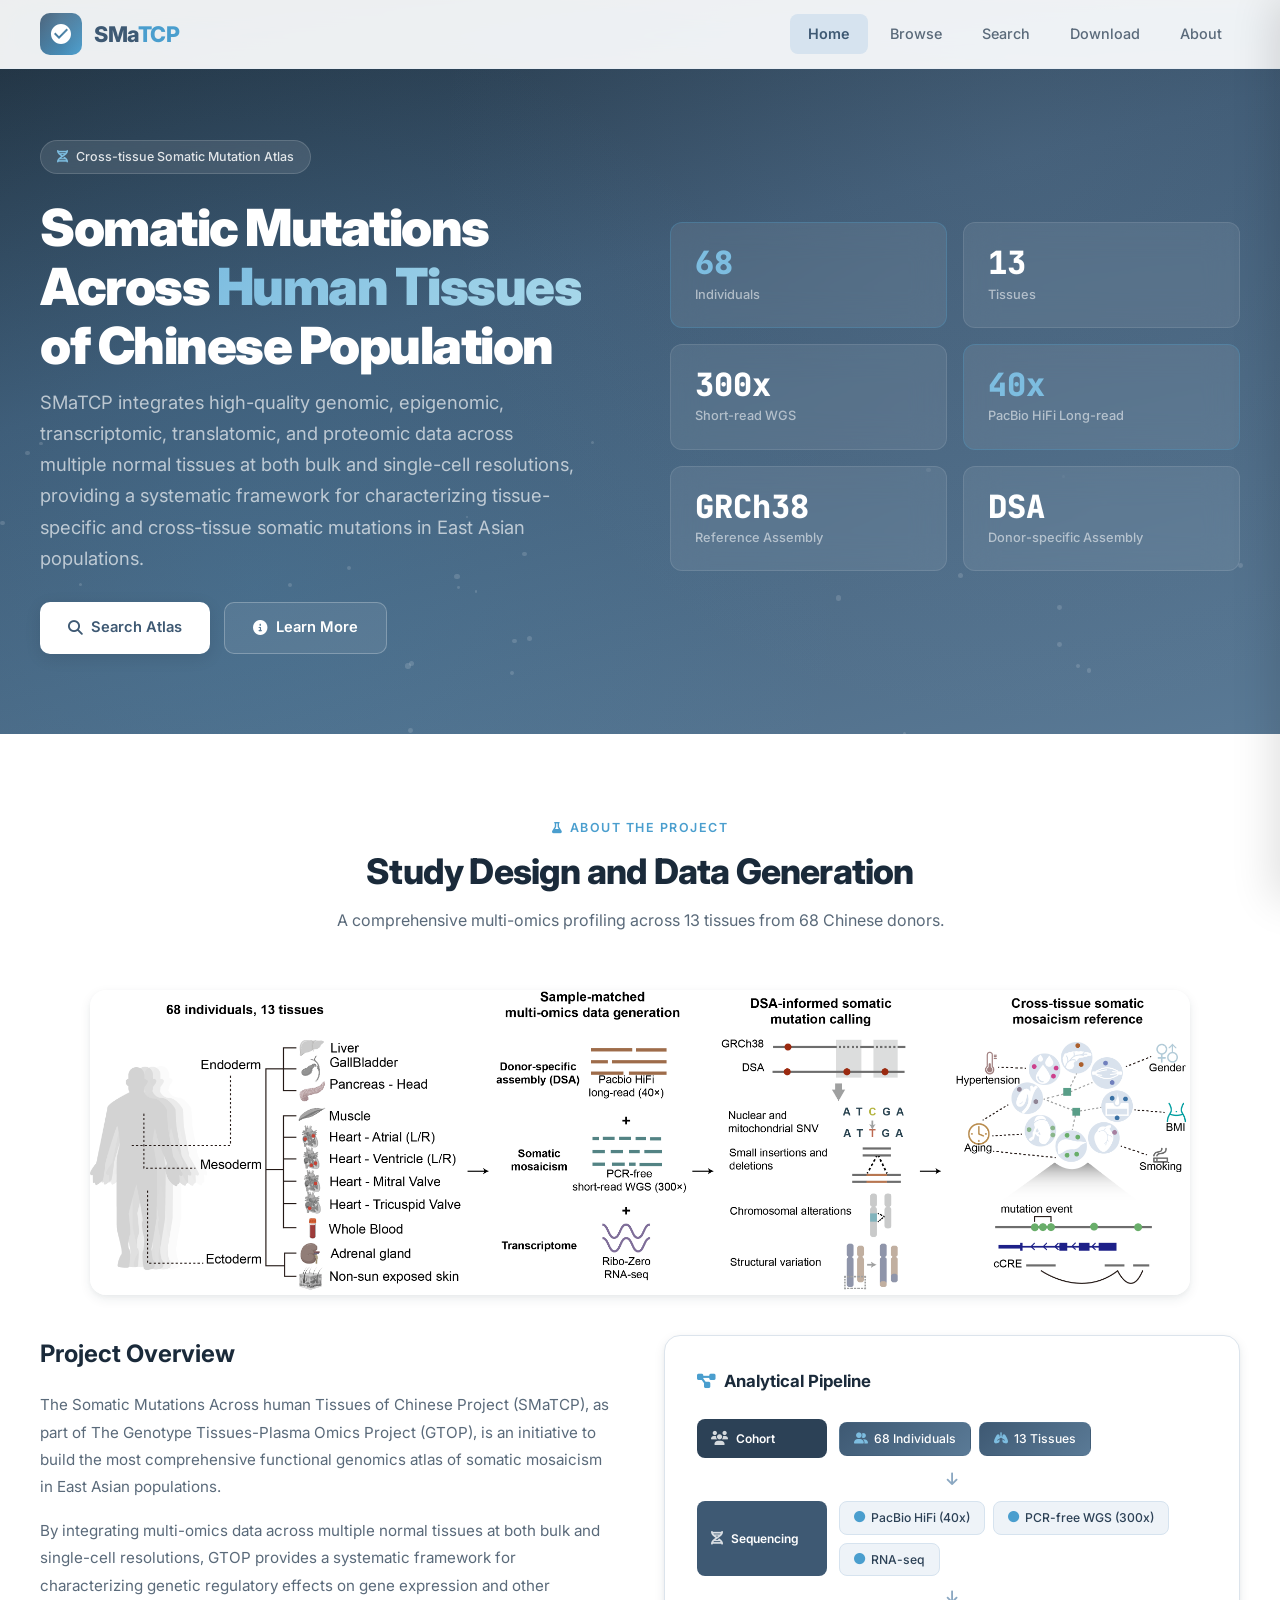
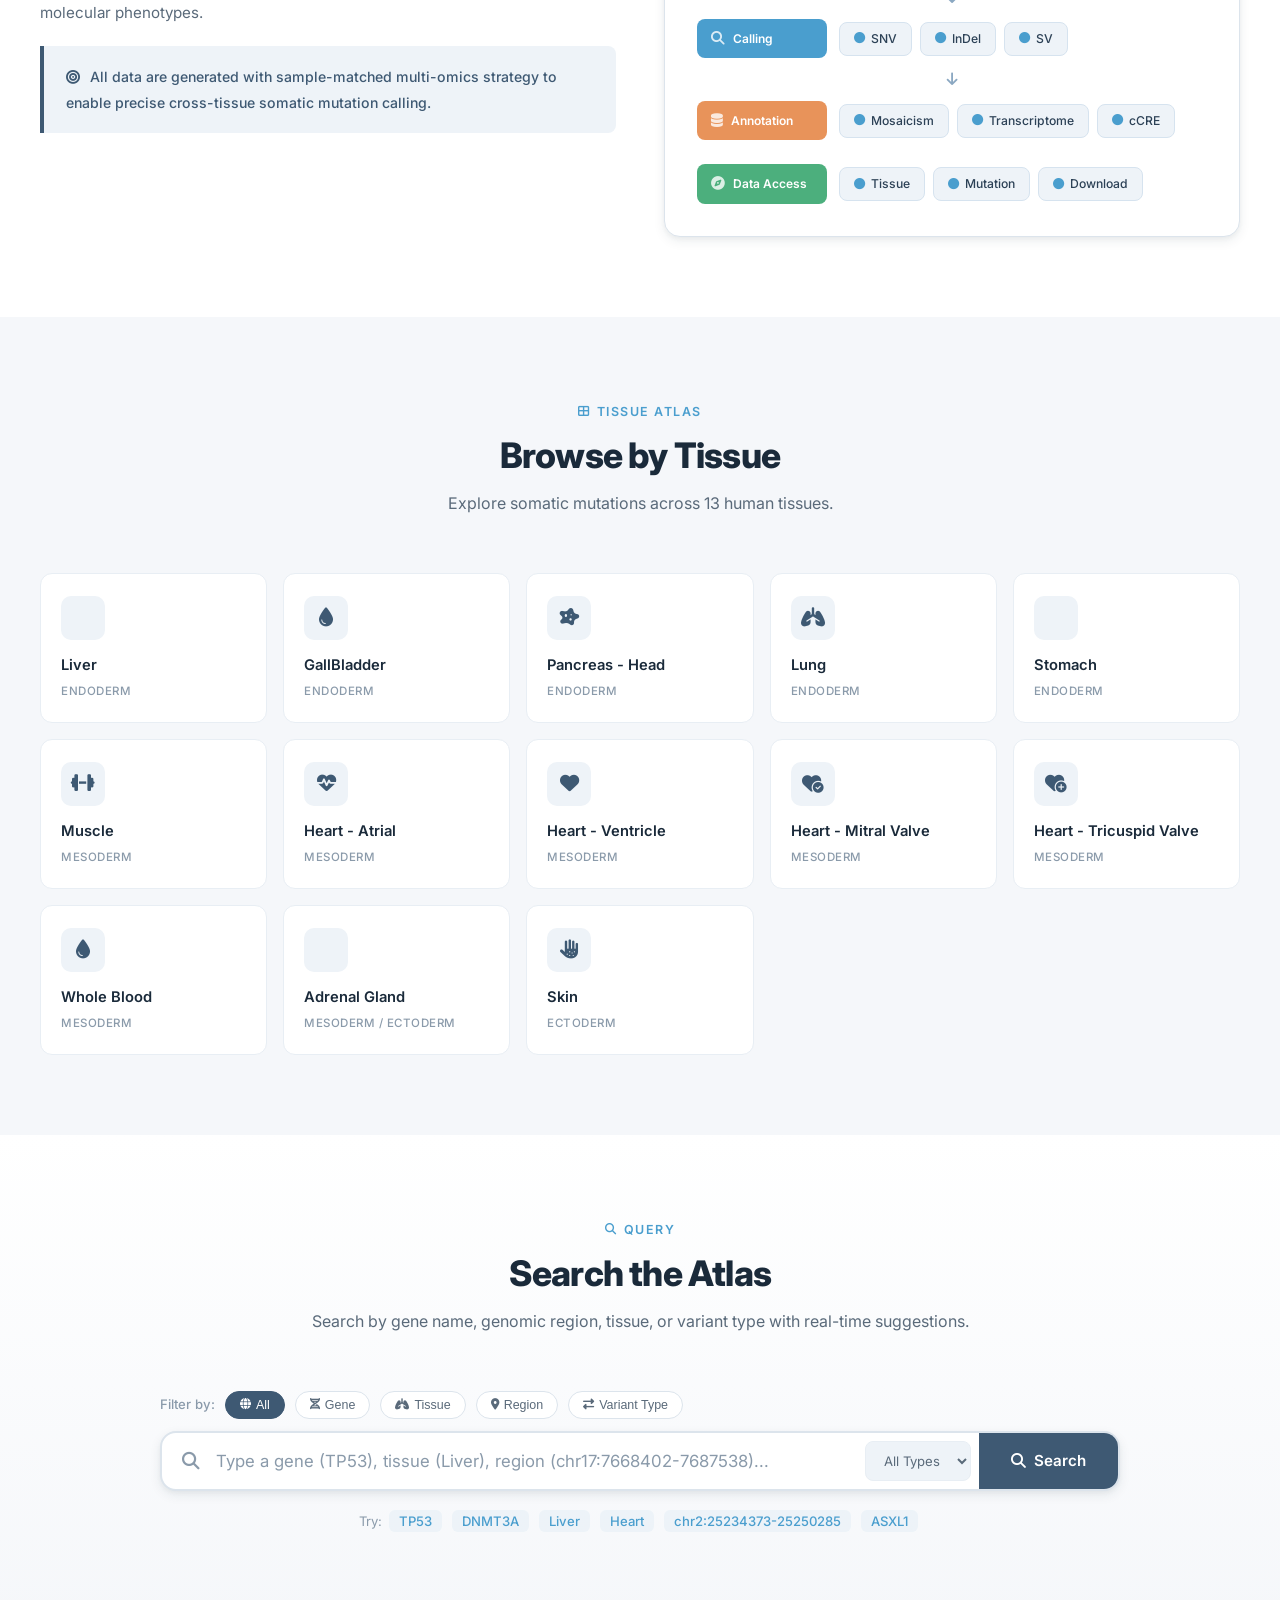
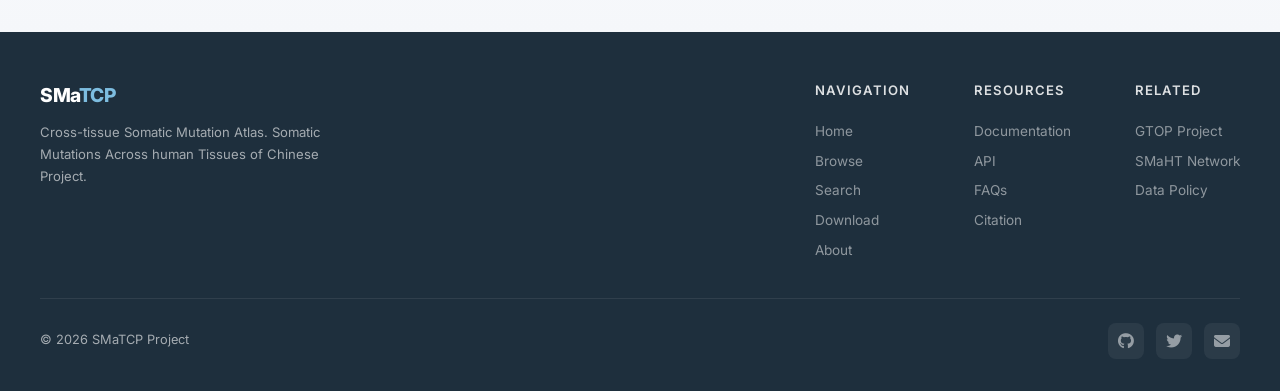
==== commit deb6101c: "Enhance styles for overview and feature cards Added styles for overview illustration and feature car" ====
--- a/index.html
+++ b/index.html
@@ -478,6 +478,22 @@
       line-height: 1.7;
     }
 
+    .overview-illustration {
+      max-width: 1100px;
+      width: 100%;
+      height: auto;
+      margin: 40px auto 40px;
+      display: block;
+      border-radius: var(--radius-lg);
+      box-shadow: var(--shadow-md);
+      transition: var(--transition);
+    }
+
+    .overview-illustration:hover {
+      box-shadow: var(--shadow-xl);
+      transform: translateY(-4px);
+    }
+
     /* ===== OVERVIEW ===== */
     .overview-section {
       background: var(--surface);
@@ -596,6 +612,15 @@
       gap: 6px;
       transition: var(--transition);
       line-height: 1.3;
+      text-decoration: none;
+    }
+
+    a.pipeline-chip:hover {
+      background: var(--primary);
+      color: #fff;
+      border-color: var(--primary);
+      transform: translateY(-2px);
+      box-shadow: var(--shadow-sm);
     }
 
     .pipeline-chip:hover {
@@ -781,6 +806,89 @@
       font-weight: 700;
       color: var(--text);
       margin-bottom: 12px;
+    }
+
+    /* ===== COMPACT FEATURE CARDS ===== */
+    .feature-card-compact {
+      background: var(--bg);
+      border: 1px solid var(--border-light);
+      border-radius: var(--radius-md);
+      padding: 16px 20px;
+      display: flex;
+      align-items: center;
+      gap: 16px;
+      transition: var(--transition);
+      cursor: pointer;
+      position: relative;
+      overflow: hidden;
+      text-decoration: none;
+      color: inherit;
+    }
+
+    .feature-card-compact::after {
+      content: '';
+      position: absolute;
+      left: 0;
+      top: 0;
+      bottom: 0;
+      width: 4px;
+      background: linear-gradient(180deg, var(--primary), var(--accent));
+      transform: scaleY(0);
+      transition: var(--transition);
+      transform-origin: top;
+    }
+
+    .feature-card-compact:hover {
+      transform: translateX(6px);
+      box-shadow: var(--shadow-md);
+      border-color: var(--primary-pale);
+    }
+
+    .feature-card-compact:hover::after {
+      transform: scaleY(1);
+    }
+
+    .feature-card-compact .compact-icon {
+      width: 48px;
+      height: 48px;
+      background: linear-gradient(135deg, var(--primary-ghost), var(--primary-pale));
+      border-radius: 12px;
+      display: flex;
+      align-items: center;
+      justify-content: center;
+      font-size: 1.2rem;
+      color: var(--primary);
+      flex-shrink: 0;
+    }
+
+    .feature-card-compact .compact-content {
+      flex: 1;
+      text-align: left;
+    }
+
+    .feature-card-compact h5 {
+      font-size: 0.95rem;
+      font-weight: 600;
+      color: var(--text);
+      margin-bottom: 4px;
+    }
+
+    .feature-card-compact p {
+      font-size: 0.8rem;
+      color: var(--text-secondary);
+      line-height: 1.4;
+      margin: 0;
+    }
+
+    .feature-card-compact .arrow-icon {
+      color: var(--primary-light);
+      font-size: 1rem;
+      transition: var(--transition);
+    }
+
+    .feature-card-compact:hover .arrow-icon {
+      color: var(--accent);
+      transform: translateX(4px);
     }
 
     .feature-desc {
@@ -2105,8 +2213,10 @@
       <div class="section-tag"><i class="fas fa-flask"></i> About the Project</div>
       <h2 class="section-title">Study Design and Data Generation</h2>
       <p class="section-desc">A comprehensive multi-omics profiling across 13 tissues from 68 Chinese donors.</p>
-      <img src="./SMaTCP overview.png" alt="Overview Illustration" class="overview-illustration fade-in">
     </div>
+
+    <img src="./SMaTCP overview.png" alt="Overview Illustration" class="overview-illustration fade-in">
+
     <div class="overview-grid">
       <div class="overview-about fade-in">
         <h3>Project Overview</h3>
@@ -2162,23 +2272,16 @@
             </div>
           </div>
 
-          <!-- <p class="extelnal link">
-            <a class="btn btn-outline-dark" href="https://www.nature.com/articles/s41467-024-36540-1" target="_blank"
-              rel="noopener">
-              <i class="fas fa-external-link-alt"></i> Read the full paper in Nature Communications
-            </a>
-          </p> -->
-
-          <div style="display: flex; gap: 10px; margin-top: 15px; flex-wrap: wrap;">
-            <a class="btn btn-outline-dark" href="#search">
-              <i class="fas fa-database"></i> Data Access
-            </a>
-            <a class="btn btn-outline-dark" href="#browse">
-              <i class="fas fa-lungs"></i> Tissue Atlas
-            </a>
-            <a class="btn btn-outline-dark" href="#download">
-              <i class="fas fa-download"></i> Download Data
-            </a>
+          <p />
+          <div class="pipeline-stage">
+            <div class="pipeline-stage-label" style="background:var(--success)"><i class="fas fa-compass"></i> Data
+              Access
+            </div>
+            <div class="pipeline-stage-items">
+              <a href="#browse" class="pipeline-chip"><i class="fas fa-circle"></i> Tissue</a>
+              <a href="#search" class="pipeline-chip"><i class="fas fa-circle"></i> Mutation</a>
+              <a href="#download" class="pipeline-chip"><i class="fas fa-circle"></i> Download</a>
+            </div>
           </div>
 
         </div>
@@ -2394,7 +2497,7 @@
   </section>
 
   <!-- DOWNLOAD TABLE -->
-  <section class="section data-section" id="download">
+  <!-- <section class="section data-section" id="download">
     <div class="section-header">
       <div class="section-tag"><i class="fas fa-database"></i> Data Summary</div>
       <h2 class="section-title">Download Data</h2>
@@ -2516,7 +2619,7 @@
         </tbody>
       </table>
     </div>
-  </section>
+  </section> -->
 
   <!-- FOOTER -->
   <footer class="footer">
@@ -3090,4 +3193,4 @@
   </script>
 </body>
 
-</html>+</html>
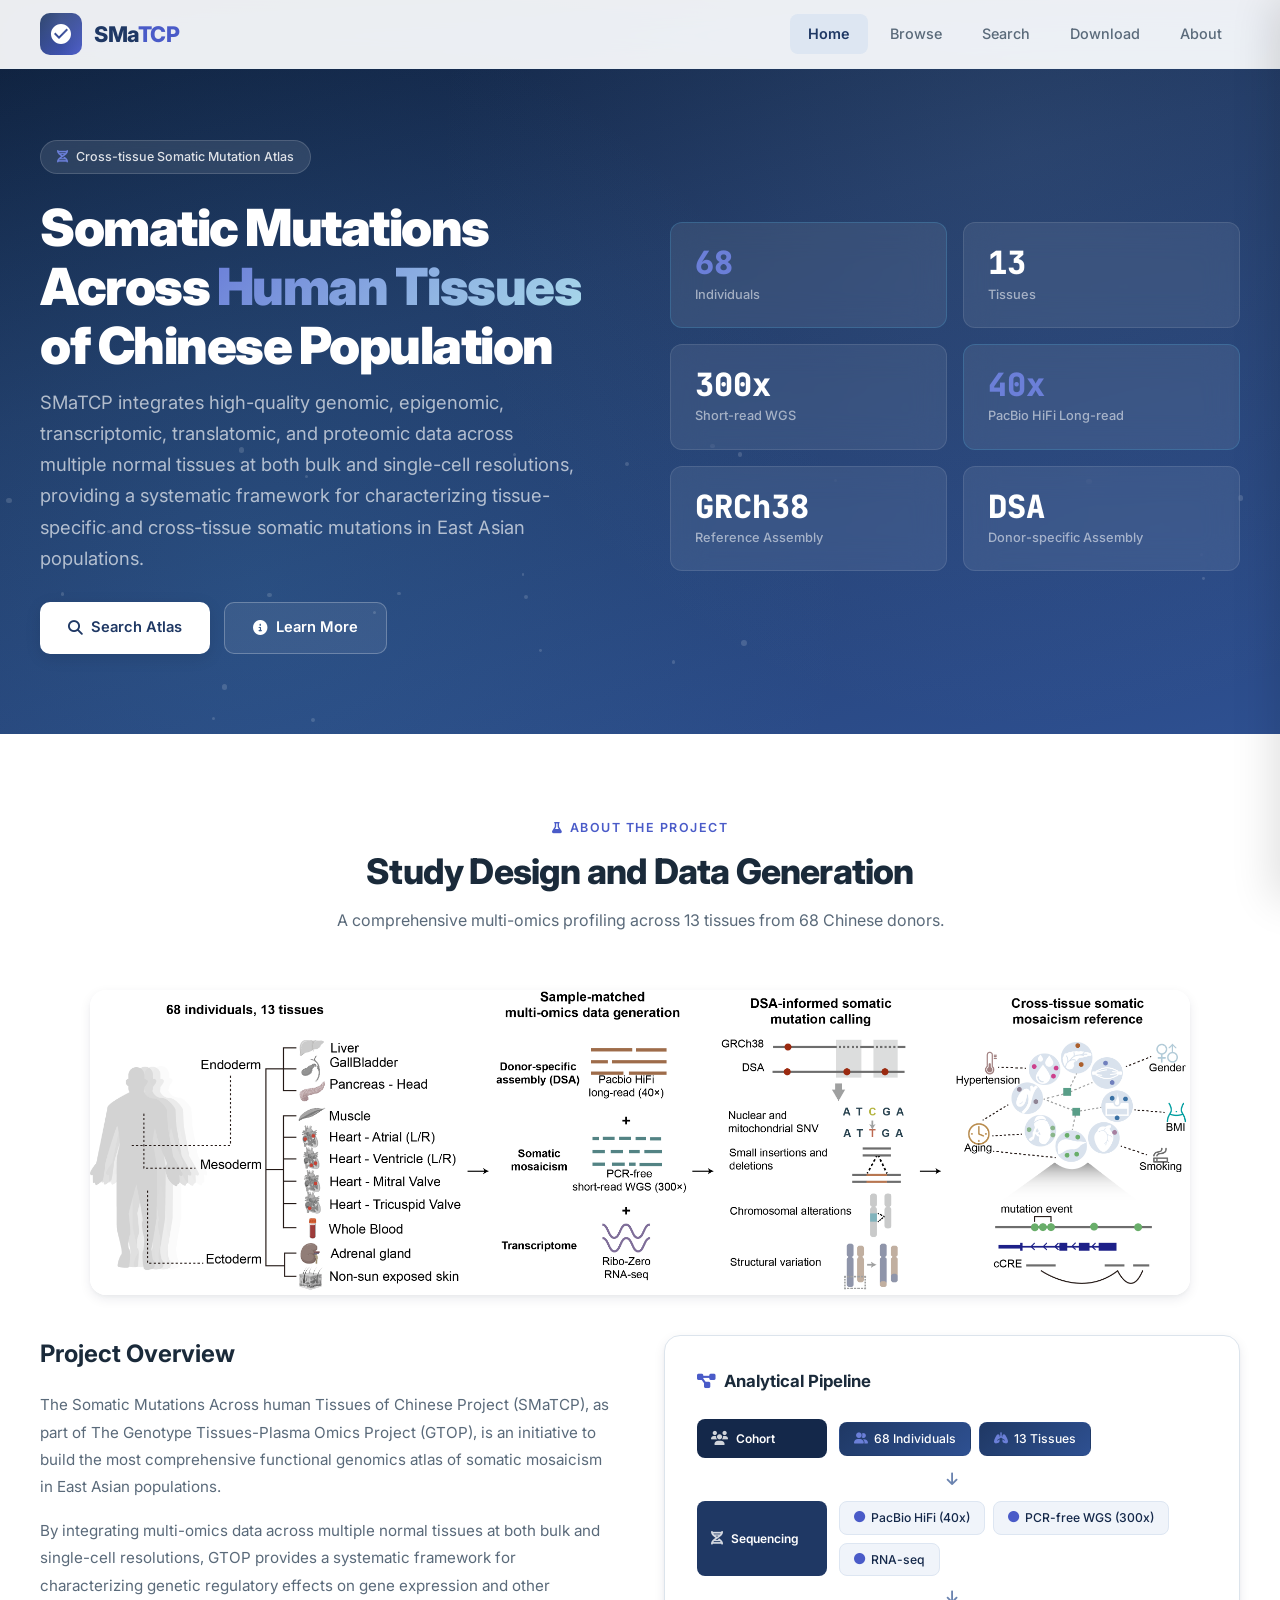
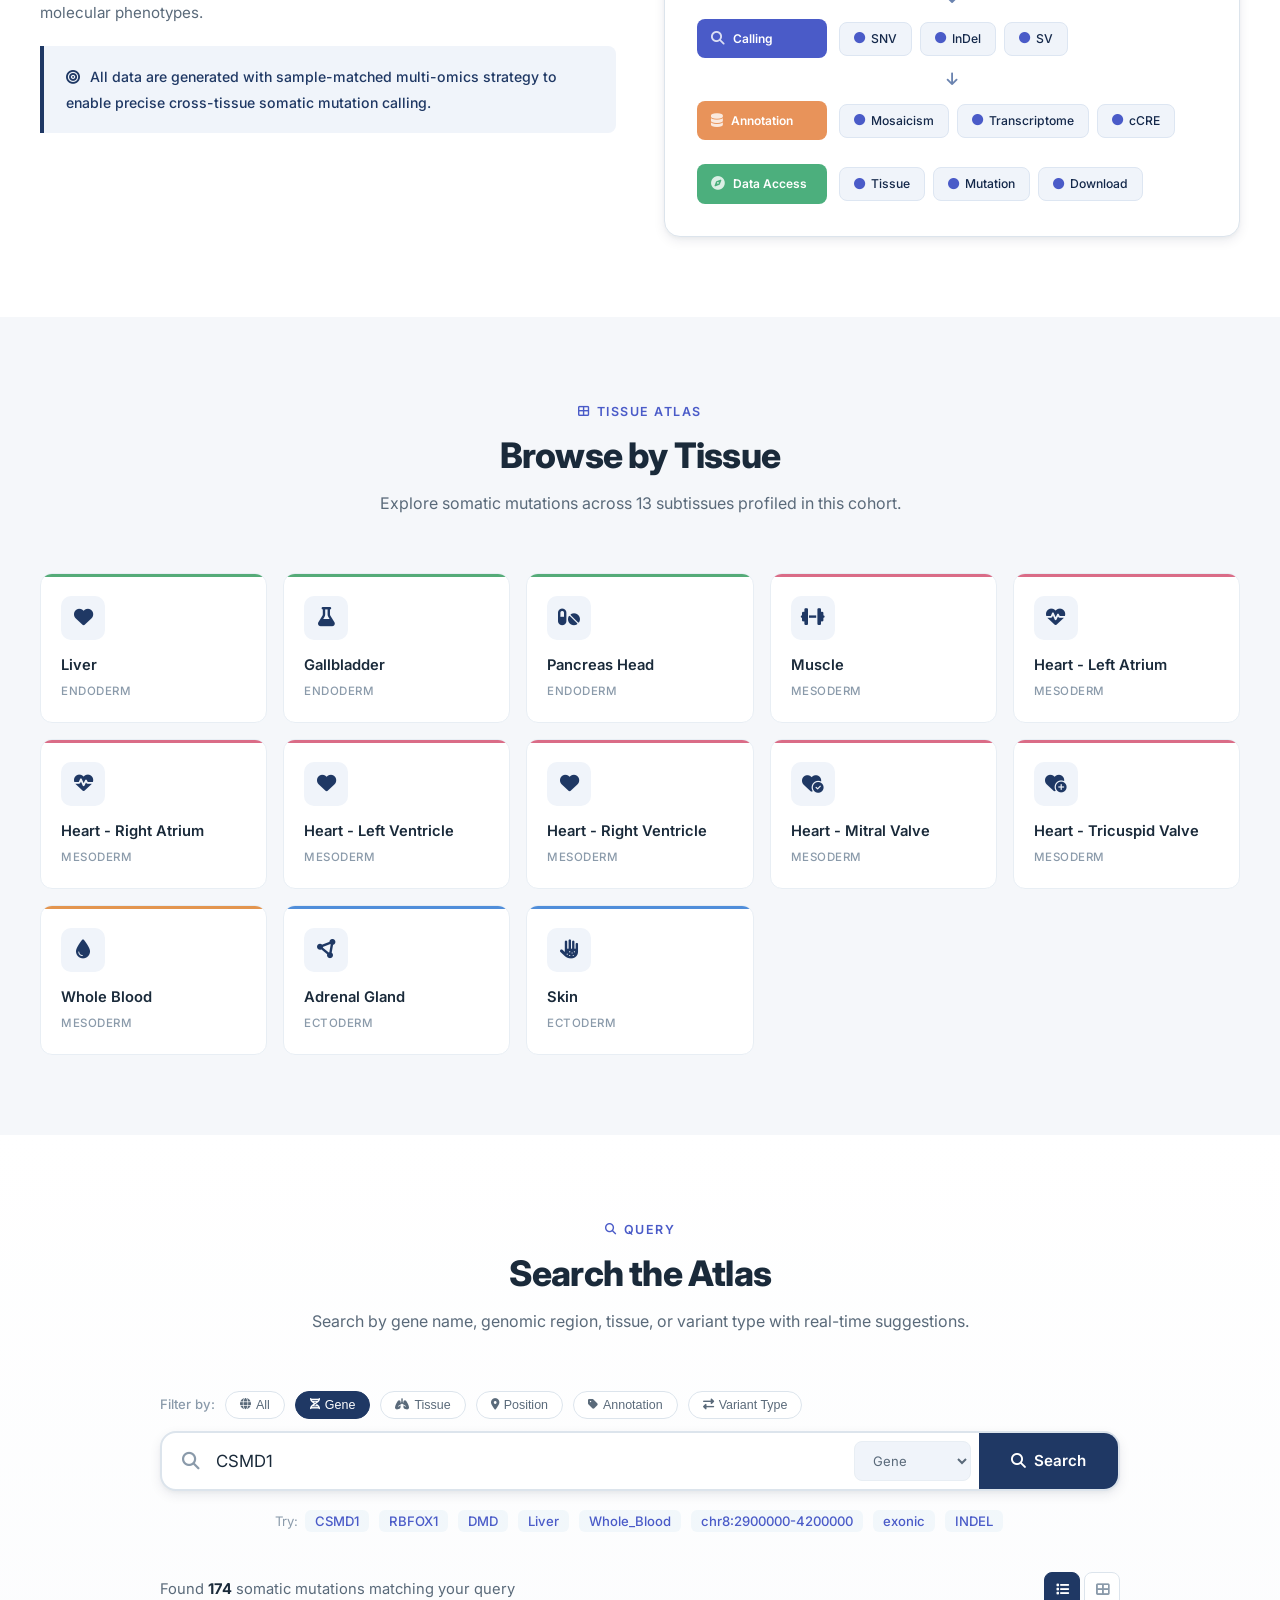
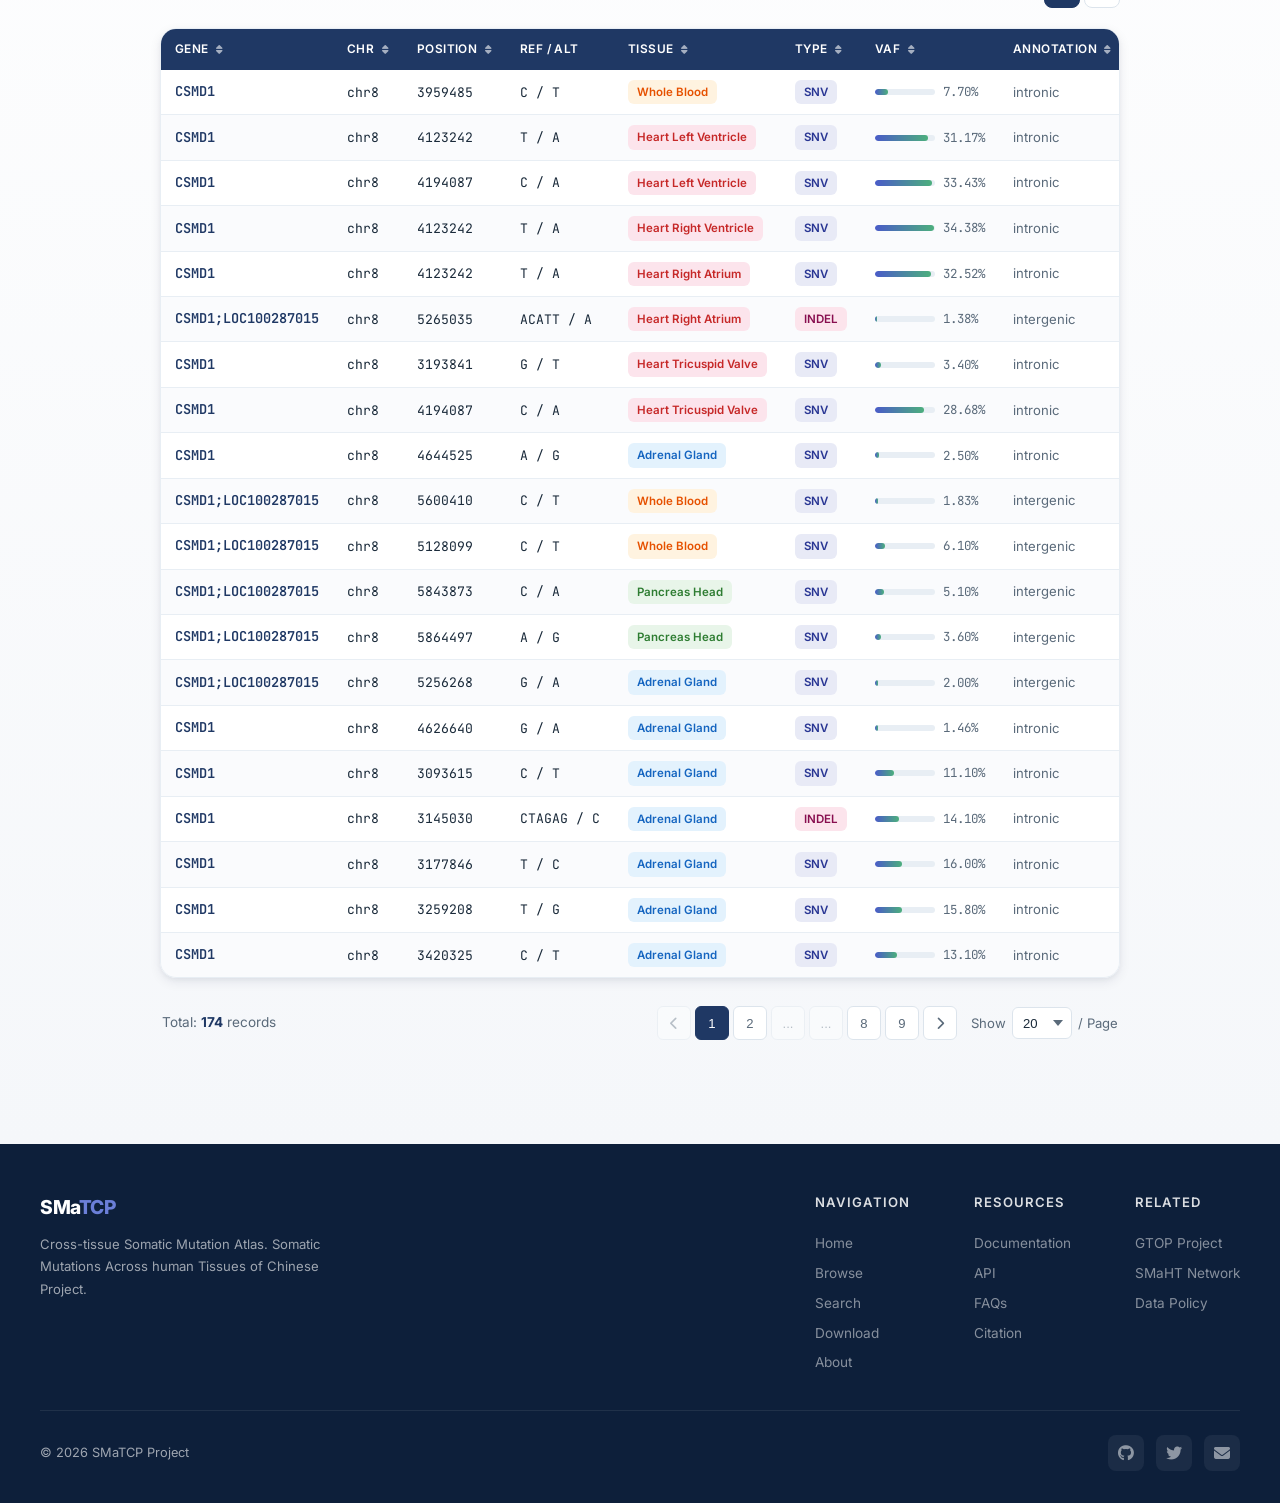
==== commit 92a556d6: "Add files via upload" ====
--- a/index.html
+++ b/index.html
@@ -19,16 +19,18 @@
     }
 
     :root {
-      --primary: #3e5973;
-      --primary-dark: #2c4156;
-      --primary-darker: #1e2f3d;
-      --primary-light: #5a7a96;
-      --primary-lighter: #8ba8c2;
-      --primary-pale: #d6e3ef;
-      --primary-ghost: #eef3f8;
-      --accent: #4a9ece;
-      --accent-light: #7dbde0;
+      /* GTOP-inspired palette: deep navy + indigo accent */
+      --primary: #1f3864;
+      --primary-dark: #14284a;
+      --primary-darker: #0d1f3a;
+      --primary-light: #2e5091;
+      --primary-lighter: #6b84b0;
+      --primary-pale: #dde6f2;
+      --primary-ghost: #f0f4fa;
+      --accent: #4a5bc8;
+      --accent-light: #6b7fd8;
       --accent-warm: #e8935a;
+      --link: #2e6db5;
       --success: #4caf7d;
       --warning: #f0ad4e;
       --danger: #e74c3c;
@@ -40,10 +42,10 @@
       --text-muted: #8a9aaa;
       --border: #dce4ec;
       --border-light: #e8eef4;
-      --shadow-sm: 0 1px 3px rgba(30, 47, 61, 0.06), 0 1px 2px rgba(30, 47, 61, 0.04);
-      --shadow-md: 0 4px 12px rgba(30, 47, 61, 0.08), 0 2px 4px rgba(30, 47, 61, 0.04);
-      --shadow-lg: 0 12px 36px rgba(30, 47, 61, 0.1), 0 4px 12px rgba(30, 47, 61, 0.06);
-      --shadow-xl: 0 20px 60px rgba(30, 47, 61, 0.12), 0 8px 20px rgba(30, 47, 61, 0.06);
+      --shadow-sm: 0 1px 3px rgba(13, 31, 58, 0.06), 0 1px 2px rgba(13, 31, 58, 0.04);
+      --shadow-md: 0 4px 12px rgba(13, 31, 58, 0.08), 0 2px 4px rgba(13, 31, 58, 0.04);
+      --shadow-lg: 0 12px 36px rgba(13, 31, 58, 0.1), 0 4px 12px rgba(13, 31, 58, 0.06);
+      --shadow-xl: 0 20px 60px rgba(13, 31, 58, 0.12), 0 8px 20px rgba(13, 31, 58, 0.06);
       --radius-sm: 8px;
       --radius-md: 12px;
       --radius-lg: 16px;
@@ -684,10 +686,15 @@
       left: 0;
       right: 0;
       height: 3px;
-      background: linear-gradient(90deg, var(--primary), var(--accent));
-      opacity: 0;
-      transition: var(--transition);
-    }
+      background: var(--primary-lighter);
+      opacity: 0.9;
+      transition: var(--transition);
+    }
+
+    .tissue-card[data-germ="endo"]::before { background: #43a26a; }
+    .tissue-card[data-germ="meso"]::before { background: #d65d7a; }
+    .tissue-card[data-germ="ecto"]::before { background: #3e82d6; }
+    .tissue-card[data-germ="blood"]::before { background: #e08a3c; }
 
     .tissue-card:hover {
       transform: translateY(-4px);
@@ -697,6 +704,7 @@
 
     .tissue-card:hover::before {
       opacity: 1;
+      height: 4px;
     }
 
     .tissue-icon {
@@ -1273,12 +1281,28 @@
       background: var(--surface);
       border: 1px solid var(--border-light);
       border-radius: var(--radius-lg);
-      overflow: hidden;
       box-shadow: var(--shadow-md);
+      overflow-x: auto;
+      overflow-y: hidden;
+      -webkit-overflow-scrolling: touch;
+    }
+
+    .results-table-wrapper::-webkit-scrollbar {
+      height: 10px;
+    }
+
+    .results-table-wrapper::-webkit-scrollbar-thumb {
+      background: var(--primary-lighter);
+      border-radius: 5px;
+    }
+
+    .results-table-wrapper::-webkit-scrollbar-track {
+      background: var(--bg-alt);
     }
 
     .results-table {
       width: 100%;
+      min-width: 960px;
       border-collapse: collapse;
     }
 
@@ -1287,13 +1311,13 @@
     }
 
     .results-table th {
-      padding: 14px 18px;
-      font-size: 0.78rem;
+      padding: 11px 14px;
+      font-size: 0.74rem;
       font-weight: 600;
       color: #fff;
       text-align: left;
       text-transform: uppercase;
-      letter-spacing: 0.5px;
+      letter-spacing: 0.4px;
       cursor: pointer;
       user-select: none;
       white-space: nowrap;
@@ -1311,15 +1335,20 @@
     }
 
     .results-table td {
-      padding: 13px 18px;
-      font-size: 0.86rem;
+      padding: 10px 14px;
+      font-size: 0.82rem;
       color: var(--text);
       border-bottom: 1px solid var(--border-light);
+      white-space: nowrap;
     }
 
     .results-table tbody tr {
       transition: var(--transition);
       cursor: pointer;
+    }
+
+    .results-table tbody tr:nth-child(even) {
+      background: #fafbfd;
     }
 
     .results-table tbody tr:hover {
@@ -1709,22 +1738,47 @@
     }
 
     /* Pagination */
+    .pagination-bar {
+      display: flex;
+      align-items: center;
+      justify-content: space-between;
+      flex-wrap: wrap;
+      gap: 14px;
+      margin-top: 24px;
+      padding: 4px 2px;
+    }
+
+    .pagination-total {
+      font-size: 0.85rem;
+      color: var(--text-secondary);
+    }
+
+    .pagination-total strong {
+      color: var(--primary);
+      font-weight: 700;
+    }
+
+    .pagination-right {
+      display: flex;
+      align-items: center;
+      gap: 14px;
+    }
+
     .pagination {
       display: flex;
-      justify-content: center;
       align-items: center;
       gap: 4px;
-      margin-top: 28px;
     }
 
     .pagination button {
-      width: 38px;
-      height: 38px;
+      min-width: 34px;
+      height: 34px;
+      padding: 0 8px;
       border: 1px solid var(--border);
       background: var(--surface);
-      border-radius: 8px;
+      border-radius: 6px;
       cursor: pointer;
-      font-size: 0.85rem;
+      font-size: 0.82rem;
       font-weight: 500;
       color: var(--text-secondary);
       transition: var(--transition);
@@ -1733,9 +1787,10 @@
       justify-content: center;
     }
 
-    .pagination button:hover {
+    .pagination button:hover:not(:disabled) {
       border-color: var(--primary-lighter);
       background: var(--primary-ghost);
+      color: var(--primary);
     }
 
     .pagination button.active {
@@ -1747,6 +1802,34 @@
     .pagination button:disabled {
       opacity: 0.4;
       cursor: default;
+    }
+
+    .page-size-select {
+      display: flex;
+      align-items: center;
+      gap: 6px;
+      font-size: 0.82rem;
+      color: var(--text-secondary);
+    }
+
+    .page-size-select select {
+      height: 32px;
+      padding: 0 26px 0 10px;
+      border: 1px solid var(--border);
+      border-radius: 6px;
+      background: var(--surface);
+      font-size: 0.82rem;
+      color: var(--text);
+      cursor: pointer;
+      appearance: none;
+      background-image: url("data:image/svg+xml;utf8,<svg xmlns='http://www.w3.org/2000/svg' width='10' height='6' viewBox='0 0 10 6'><path fill='%235a6a7a' d='M0 0l5 6 5-6z'/></svg>");
+      background-repeat: no-repeat;
+      background-position: right 8px center;
+    }
+
+    .page-size-select select:focus {
+      outline: none;
+      border-color: var(--accent);
     }
 
     /* ===== DATA DOWNLOAD TABLE ===== */
@@ -2294,70 +2377,70 @@
     <div class="section-header">
       <div class="section-tag"><i class="fas fa-th-large"></i> Tissue Atlas</div>
       <h2 class="section-title">Browse by Tissue</h2>
-      <p class="section-desc">Explore somatic mutations across 13 human tissues.</p>
+      <p class="section-desc">Explore somatic mutations across 13 subtissues profiled in this cohort.</p>
     </div>
     <div class="tissue-grid">
-      <div class="tissue-card fade-in" onclick="searchByTissue('Liver')">
-        <div class="tissue-icon"><i class="fas fa-liver"></i></div>
+      <div class="tissue-card fade-in" data-germ="endo" onclick="searchByTissue('Liver')">
+        <div class="tissue-icon"><i class="fas fa-heart"></i></div>
         <div class="tissue-name">Liver</div>
         <div class="tissue-germ">Endoderm</div>
       </div>
-      <div class="tissue-card fade-in" onclick="searchByTissue('GallBladder')">
-        <div class="tissue-icon"><i class="fas fa-droplet"></i></div>
-        <div class="tissue-name">GallBladder</div>
+      <div class="tissue-card fade-in" data-germ="endo" onclick="searchByTissue('Gallbladder')">
+        <div class="tissue-icon"><i class="fas fa-flask"></i></div>
+        <div class="tissue-name">Gallbladder</div>
         <div class="tissue-germ">Endoderm</div>
       </div>
-      <div class="tissue-card fade-in" onclick="searchByTissue('Pancreas')">
-        <div class="tissue-icon"><i class="fas fa-disease"></i></div>
-        <div class="tissue-name">Pancreas - Head</div>
+      <div class="tissue-card fade-in" data-germ="endo" onclick="searchByTissue('Pancreas_Head')">
+        <div class="tissue-icon"><i class="fas fa-pills"></i></div>
+        <div class="tissue-name">Pancreas Head</div>
         <div class="tissue-germ">Endoderm</div>
       </div>
-      <div class="tissue-card fade-in" onclick="searchByTissue('Lung')">
-        <div class="tissue-icon"><i class="fas fa-lungs"></i></div>
-        <div class="tissue-name">Lung</div>
-        <div class="tissue-germ">Endoderm</div>
-      </div>
-      <div class="tissue-card fade-in" onclick="searchByTissue('Stomach')">
-        <div class="tissue-icon"><i class="fas fa-stomach"></i></div>
-        <div class="tissue-name">Stomach</div>
-        <div class="tissue-germ">Endoderm</div>
-      </div>
-      <div class="tissue-card fade-in" onclick="searchByTissue('Muscle')">
+      <div class="tissue-card fade-in" data-germ="meso" onclick="searchByTissue('Muscle')">
         <div class="tissue-icon"><i class="fas fa-dumbbell"></i></div>
         <div class="tissue-name">Muscle</div>
         <div class="tissue-germ">Mesoderm</div>
       </div>
-      <div class="tissue-card fade-in" onclick="searchByTissue('Heart Atrial')">
+      <div class="tissue-card fade-in" data-germ="meso" onclick="searchByTissue('Heart_Left_Atrium')">
         <div class="tissue-icon"><i class="fas fa-heart-pulse"></i></div>
-        <div class="tissue-name">Heart - Atrial</div>
+        <div class="tissue-name">Heart - Left Atrium</div>
         <div class="tissue-germ">Mesoderm</div>
       </div>
-      <div class="tissue-card fade-in" onclick="searchByTissue('Heart Ventricle')">
-        <div class="tissue-icon"><i class="fas fa-heart"></i></div>
-        <div class="tissue-name">Heart - Ventricle</div>
+      <div class="tissue-card fade-in" data-germ="meso" onclick="searchByTissue('Heart_Right_Atrium')">
+        <div class="tissue-icon"><i class="fas fa-heart-pulse"></i></div>
+        <div class="tissue-name">Heart - Right Atrium</div>
         <div class="tissue-germ">Mesoderm</div>
       </div>
-      <div class="tissue-card fade-in" onclick="searchByTissue('Heart Mitral')">
+      <div class="tissue-card fade-in" data-germ="meso" onclick="searchByTissue('Heart_Left_Ventricle')">
+        <div class="tissue-icon"><i class="fas fa-heart"></i></div>
+        <div class="tissue-name">Heart - Left Ventricle</div>
+        <div class="tissue-germ">Mesoderm</div>
+      </div>
+      <div class="tissue-card fade-in" data-germ="meso" onclick="searchByTissue('Heart_Right_Ventricle')">
+        <div class="tissue-icon"><i class="fas fa-heart"></i></div>
+        <div class="tissue-name">Heart - Right Ventricle</div>
+        <div class="tissue-germ">Mesoderm</div>
+      </div>
+      <div class="tissue-card fade-in" data-germ="meso" onclick="searchByTissue('Heart_Mitral_Valve')">
         <div class="tissue-icon"><i class="fas fa-heart-circle-check"></i></div>
         <div class="tissue-name">Heart - Mitral Valve</div>
         <div class="tissue-germ">Mesoderm</div>
       </div>
-      <div class="tissue-card fade-in" onclick="searchByTissue('Heart Tricuspid')">
+      <div class="tissue-card fade-in" data-germ="meso" onclick="searchByTissue('Heart_Tricuspid_Valve')">
         <div class="tissue-icon"><i class="fas fa-heart-circle-plus"></i></div>
         <div class="tissue-name">Heart - Tricuspid Valve</div>
         <div class="tissue-germ">Mesoderm</div>
       </div>
-      <div class="tissue-card fade-in" onclick="searchByTissue('Blood')">
+      <div class="tissue-card fade-in" data-germ="blood" onclick="searchByTissue('Whole_Blood')">
         <div class="tissue-icon"><i class="fas fa-droplet"></i></div>
         <div class="tissue-name">Whole Blood</div>
         <div class="tissue-germ">Mesoderm</div>
       </div>
-      <div class="tissue-card fade-in" onclick="searchByTissue('Adrenal')">
-        <div class="tissue-icon"><i class="fas fa-kidney"></i></div>
+      <div class="tissue-card fade-in" data-germ="ecto" onclick="searchByTissue('Adrenal_Gland')">
+        <div class="tissue-icon"><i class="fas fa-circle-nodes"></i></div>
         <div class="tissue-name">Adrenal Gland</div>
-        <div class="tissue-germ">Mesoderm / Ectoderm</div>
+        <div class="tissue-germ">Ectoderm</div>
       </div>
-      <div class="tissue-card fade-in" onclick="searchByTissue('Skin')">
+      <div class="tissue-card fade-in" data-germ="ecto" onclick="searchByTissue('Skin')">
         <div class="tissue-icon"><i class="fas fa-hand-dots"></i></div>
         <div class="tissue-name">Skin</div>
         <div class="tissue-germ">Ectoderm</div>
@@ -2410,14 +2493,16 @@
       <!-- Filter Tags -->
       <div class="search-filters">
         <span class="search-filters-label">Filter by:</span>
-        <button class="filter-tag active" data-filter="all" onclick="setFilter(this,'all')"><i class="fas fa-globe"></i>
+        <button class="filter-tag" data-filter="all" onclick="setFilter(this,'all')"><i class="fas fa-globe"></i>
           All</button>
-        <button class="filter-tag" data-filter="gene" onclick="setFilter(this,'gene')"><i class="fas fa-dna"></i>
+        <button class="filter-tag active" data-filter="gene" onclick="setFilter(this,'gene')"><i class="fas fa-dna"></i>
           Gene</button>
         <button class="filter-tag" data-filter="tissue" onclick="setFilter(this,'tissue')"><i class="fas fa-lungs"></i>
           Tissue</button>
-        <button class="filter-tag" data-filter="region" onclick="setFilter(this,'region')"><i
-            class="fas fa-map-marker-alt"></i> Region</button>
+        <button class="filter-tag" data-filter="position" onclick="setFilter(this,'position')"><i
+            class="fas fa-map-marker-alt"></i> Position</button>
+        <button class="filter-tag" data-filter="annotation" onclick="setFilter(this,'annotation')"><i
+            class="fas fa-tag"></i> Annotation</button>
         <button class="filter-tag" data-filter="variant" onclick="setFilter(this,'variant')"><i
             class="fas fa-exchange-alt"></i> Variant Type</button>
       </div>
@@ -2427,15 +2512,16 @@
         <div class="search-input-wrapper">
           <div class="search-icon-left"><i class="fas fa-search"></i></div>
           <input type="text" id="searchInput"
-            placeholder="Type a gene (TP53), tissue (Liver), region (chr17:7668402-7687538)..." autocomplete="off"
-            oninput="handleAutocomplete(this.value)" onkeydown="handleSearchKeydown(event)"
+            placeholder="Type a gene (CSMD1), tissue (Liver), position (chr8:2900000-3100000), annotation (exonic)..."
+            autocomplete="off" oninput="handleAutocomplete(this.value)" onkeydown="handleSearchKeydown(event)"
             onfocus="handleAutocomplete(this.value)">
           <div class="search-type-select">
             <select id="searchType">
               <option value="all">All Types</option>
-              <option value="gene">Gene</option>
+              <option value="gene" selected>Gene</option>
               <option value="tissue">Tissue</option>
-              <option value="region">Region</option>
+              <option value="position">Position</option>
+              <option value="annotation">Annotation</option>
               <option value="variant">Variant</option>
             </select>
           </div>
@@ -2449,12 +2535,14 @@
       <!-- Quick Examples -->
       <div class="search-examples">
         Try:
-        <a href="#" onclick="quickSearch('TP53'); return false;">TP53</a>
-        <a href="#" onclick="quickSearch('DNMT3A'); return false;">DNMT3A</a>
-        <a href="#" onclick="quickSearch('Liver'); return false;">Liver</a>
-        <a href="#" onclick="quickSearch('Heart'); return false;">Heart</a>
-        <a href="#" onclick="quickSearch('chr2:25234373-25250285'); return false;">chr2:25234373-25250285</a>
-        <a href="#" onclick="quickSearch('ASXL1'); return false;">ASXL1</a>
+        <a href="#" onclick="quickSearch('CSMD1','gene'); return false;">CSMD1</a>
+        <a href="#" onclick="quickSearch('RBFOX1','gene'); return false;">RBFOX1</a>
+        <a href="#" onclick="quickSearch('DMD','gene'); return false;">DMD</a>
+        <a href="#" onclick="quickSearch('Liver','tissue'); return false;">Liver</a>
+        <a href="#" onclick="quickSearch('Whole_Blood','tissue'); return false;">Whole_Blood</a>
+        <a href="#" onclick="quickSearch('chr8:2900000-4200000','position'); return false;">chr8:2900000-4200000</a>
+        <a href="#" onclick="quickSearch('exonic','annotation'); return false;">exonic</a>
+        <a href="#" onclick="quickSearch('INDEL','variant'); return false;">INDEL</a>
       </div>
 
       <!-- Search Results -->
@@ -2480,7 +2568,7 @@
                 <th onclick="sortResults('tissue')">Tissue <i class="fas fa-sort sort-icon"></i></th>
                 <th onclick="sortResults('type')">Type <i class="fas fa-sort sort-icon"></i></th>
                 <th onclick="sortResults('vaf')">VAF <i class="fas fa-sort sort-icon"></i></th>
-                <th>Donors</th>
+                <th onclick="sortResults('annotation')">Annotation <i class="fas fa-sort sort-icon"></i></th>
               </tr>
             </thead>
             <tbody id="resultsTableBody"></tbody>
@@ -2490,8 +2578,23 @@
         <!-- Card View -->
         <div class="results-cards" id="resultsCardView"></div>
 
-        <!-- Pagination -->
-        <div class="pagination" id="pagination"></div>
+        <!-- Pagination Bar: total on left, pagination + page-size on right -->
+        <div class="pagination-bar" id="paginationBar" style="display:none;">
+          <div class="pagination-total" id="paginationTotal"></div>
+          <div class="pagination-right">
+            <div class="pagination" id="pagination"></div>
+            <div class="page-size-select">
+              <span>Show</span>
+              <select id="pageSizeSelect" onchange="setPageSize(parseInt(this.value,10))">
+                <option value="10">10</option>
+                <option value="20" selected>20</option>
+                <option value="50">50</option>
+                <option value="100">100</option>
+              </select>
+              <span>/ Page</span>
+            </div>
+          </div>
+        </div>
       </div>
     </div>
   </section>
@@ -2664,115 +2767,47 @@
   <!-- Back to Top -->
   <button class="back-to-top" id="backToTop" onclick="scrollToTop(event)"><i class="fas fa-arrow-up"></i></button>
 
+  <script src="data_output.js"></script>
   <script>
-    // ===================== MOCK DATA =====================
-    const MOCK_DATA = [];
-    const GENES = [
-      { name: 'TP53', chr: 'chr17', start: 7668402, end: 7687538, desc: 'Tumor protein p53' },
-      { name: 'DNMT3A', chr: 'chr2', start: 25234373, end: 25250285, desc: 'DNA methyltransferase 3 alpha' },
-      { name: 'ASXL1', chr: 'chr20', start: 32354066, end: 32440095, desc: 'ASXL transcriptional regulator 1' },
-      { name: 'TET2', chr: 'chr4', start: 105145826, end: 105279784, desc: 'Tet methylcytosine dioxygenase 2' },
-      { name: 'JAK2', chr: 'chr9', start: 4985245, end: 5128183, desc: 'Janus kinase 2' },
-      { name: 'KRAS', chr: 'chr12', start: 25204789, end: 25250936, desc: 'KRAS proto-oncogene' },
-      { name: 'PIK3CA', chr: 'chr3', start: 179148114, end: 179240093, desc: 'PI3-kinase catalytic subunit alpha' },
-      { name: 'BRAF', chr: 'chr7', start: 140713328, end: 140924929, desc: 'B-Raf proto-oncogene' },
-      { name: 'IDH1', chr: 'chr2', start: 208236227, end: 208255071, desc: 'Isocitrate dehydrogenase 1' },
-      { name: 'IDH2', chr: 'chr15', start: 90083045, end: 90102548, desc: 'Isocitrate dehydrogenase 2' },
-      { name: 'NPM1', chr: 'chr5', start: 171387119, end: 171410948, desc: 'Nucleophosmin 1' },
-      { name: 'SF3B1', chr: 'chr2', start: 197389784, end: 197435093, desc: 'Splicing factor 3b subunit 1' },
-      { name: 'SRSF2', chr: 'chr17', start: 76736877, end: 76739379, desc: 'Serine/arginine-rich splicing factor 2' },
-      { name: 'NOTCH1', chr: 'chr9', start: 136494433, end: 136545786, desc: 'Notch receptor 1' },
-      { name: 'EGFR', chr: 'chr7', start: 55019017, end: 55211628, desc: 'Epidermal growth factor receptor' },
-      { name: 'APC', chr: 'chr5', start: 112707498, end: 112846239, desc: 'APC regulator of WNT signaling pathway' },
-      { name: 'BRCA1', chr: 'chr17', start: 43044295, end: 43170245, desc: 'BRCA1 DNA repair associated' },
-      { name: 'BRCA2', chr: 'chr13', start: 32315508, end: 32399672, desc: 'BRCA2 DNA repair associated' },
-      { name: 'MYC', chr: 'chr8', start: 127735434, end: 127742951, desc: 'MYC proto-oncogene' },
-      { name: 'PTEN', chr: 'chr10', start: 87863438, end: 87971930, desc: 'Phosphatase and tensin homolog' },
-    ];
-
-    const TISSUES = [
-      { name: 'Liver', germ: 'Endoderm', germClass: 'endo', icon: 'fa-liver' },
-      { name: 'GallBladder', germ: 'Endoderm', germClass: 'endo', icon: 'fa-droplet' },
-      { name: 'Pancreas', germ: 'Endoderm', germClass: 'endo', icon: 'fa-disease' },
-      { name: 'Lung', germ: 'Endoderm', germClass: 'endo', icon: 'fa-lungs' },
-      { name: 'Stomach', germ: 'Endoderm', germClass: 'endo', icon: 'fa-disease' },
-      { name: 'Muscle', germ: 'Mesoderm', germClass: 'meso', icon: 'fa-dumbbell' },
-      { name: 'Heart Atrial', germ: 'Mesoderm', germClass: 'meso', icon: 'fa-heart-pulse' },
-      { name: 'Heart Ventricle', germ: 'Mesoderm', germClass: 'meso', icon: 'fa-heart' },
-      { name: 'Heart Mitral', germ: 'Mesoderm', germClass: 'meso', icon: 'fa-heart' },
-      { name: 'Heart Tricuspid', germ: 'Mesoderm', germClass: 'meso', icon: 'fa-heart' },
-      { name: 'Blood', germ: 'Mesoderm', germClass: 'blood', icon: 'fa-droplet' },
-      { name: 'Adrenal', germ: 'Ectoderm', germClass: 'ecto', icon: 'fa-kidney' },
-      { name: 'Skin', germ: 'Ectoderm', germClass: 'ecto', icon: 'fa-hand-dots' },
-    ];
-
-    const VARIANT_TYPES = ['SNV', 'InDel', 'SV'];
+    // ===================== REAL DATA FROM CSV =====================
+    // Loaded from data_output.js:
+    //   TISSUES_META:      [{name, germ, icon}]
+    //   REGIONS_META:      [string]          (intronic / exonic / intergenic / ...)
+    //   VARIANT_TYPES_META:[string]          ("SNV" / "INDEL")
+    //   CHROMS_META:       [string]          ("chr1" ... "chrY")
+    //   GENES_META:        [[name,count,tissueCount]]  (top 2000, for autocomplete)
+    //   MUTATIONS:         [[chrIdx,pos,ref,alt,vaf,regionIdx,gene,tissueIdx,variantIdx]]
+
     const BASES = ['A', 'T', 'C', 'G'];
-    const EFFECTS = ['Missense', 'Nonsense', 'Frameshift', 'Splice site', 'Synonymous', 'Intergenic', 'Intronic', 'UTR'];
-
-    // Generate mock mutations
-    function generateMockData() {
-      for (let i = 0; i < 200; i++) {
-        const gene = GENES[Math.floor(Math.random() * GENES.length)];
-        const tissue = TISSUES[Math.floor(Math.random() * TISSUES.length)];
-        const vtype = VARIANT_TYPES[Math.floor(Math.random() * VARIANT_TYPES.length)];
-        const pos = gene.start + Math.floor(Math.random() * (gene.end - gene.start));
-        const ref = BASES[Math.floor(Math.random() * 4)];
-        let alt = BASES[Math.floor(Math.random() * 4)];
-        while (alt === ref) alt = BASES[Math.floor(Math.random() * 4)];
-        const vaf = +(Math.random() * 0.35 + 0.01).toFixed(4);
-        const donors = Math.floor(Math.random() * 15) + 1;
-        const effect = EFFECTS[Math.floor(Math.random() * EFFECTS.length)];
-
-        // Tissues affected
-        const nTissues = Math.floor(Math.random() * 5) + 1;
-        const affectedTissues = [];
-        const usedIdx = new Set();
-        for (let t = 0; t < nTissues; t++) {
-          let idx = Math.floor(Math.random() * TISSUES.length);
-          while (usedIdx.has(idx)) idx = Math.floor(Math.random() * TISSUES.length);
-          usedIdx.add(idx);
-          affectedTissues.push({
-            name: TISSUES[idx].name,
-            germ: TISSUES[idx].germ,
-            germClass: TISSUES[idx].germClass,
-            vaf: +(Math.random() * 0.3 + 0.01).toFixed(4)
-          });
-        }
-        // Ensure the primary tissue is included
-        if (!affectedTissues.find(t => t.name === tissue.name)) {
-          affectedTissues[0] = { name: tissue.name, germ: tissue.germ, germClass: tissue.germClass, vaf };
-        }
-
-        MOCK_DATA.push({
-          id: 'SM_' + String(i + 1).padStart(6, '0'),
-          gene: gene.name,
-          geneDesc: gene.desc,
-          chr: gene.chr,
-          position: pos,
-          ref, alt,
-          tissue: tissue.name,
-          tissueGerm: tissue.germ,
-          tissueGermClass: tissue.germClass,
-          type: vtype,
-          vaf, donors, effect,
-          affectedTissues,
-          crossTissue: affectedTissues.length > 1
-        });
-      }
-    }
-    generateMockData();
 
     // ===================== STATE =====================
-    let currentFilter = 'all';
-    let currentResults = [];
+    let currentFilter = 'gene';
+    let currentResults = [];       // array of expanded objects for the active query
     let currentPage = 1;
-    const PAGE_SIZE = 15;
+    let pageSize = 20;
     let currentView = 'table';
     let sortField = null;
     let sortDir = 1;
     let selectedAutocompleteIdx = -1;
     let autocompleteItems = [];
+
+    // ===================== RECORD HELPERS =====================
+    function expandRecord(r) {
+      const tm = TISSUES_META[r[7]];
+      return {
+        chr: CHROMS_META[r[0]],
+        chrIdx: r[0],
+        position: r[1],
+        ref: r[2],
+        alt: r[3],
+        vaf: r[4],
+        annotation: REGIONS_META[r[5]],
+        gene: r[6],
+        tissue: tm.name,
+        germ: tm.germ,
+        type: VARIANT_TYPES_META[r[8]]
+      };
+    }
 
     // ===================== SEARCH LOGIC =====================
     function setFilter(btn, filter) {
@@ -2786,50 +2821,49 @@
     function handleAutocomplete(query) {
       const dropdown = document.getElementById('autocompleteDropdown');
       query = query.trim().toLowerCase();
-
       if (query.length < 1) { dropdown.classList.remove('open'); return; }
 
       autocompleteItems = [];
       let html = '';
-
       const filter = currentFilter;
 
-      // Gene suggestions
+      // Gene suggestions (from GENES_META, top 2000 by count)
       if (filter === 'all' || filter === 'gene') {
-        const geneMatches = GENES.filter(g =>
-          g.name.toLowerCase().includes(query) || g.desc.toLowerCase().includes(query)
-        ).slice(0, 5);
+        const geneMatches = [];
+        for (let i = 0; i < GENES_META.length && geneMatches.length < 6; i++) {
+          if (GENES_META[i][0].toLowerCase().includes(query)) geneMatches.push(GENES_META[i]);
+        }
         if (geneMatches.length) {
           html += '<div class="autocomplete-group-label">Genes</div>';
-          geneMatches.forEach((g, i) => {
-            const highlighted = g.name.replace(new RegExp('(' + escRegex(query) + ')', 'gi'), '<span class="match">$1</span>');
-            html += `<div class="autocomplete-item" data-type="gene" data-value="${g.name}" onclick="selectAutocomplete('${g.name}','gene')">
+          geneMatches.forEach(g => {
+            const highlighted = g[0].replace(new RegExp('(' + escRegex(query) + ')', 'gi'), '<span class="match">$1</span>');
+            html += `<div class="autocomplete-item" onclick="selectAutocomplete('${g[0].replace(/'/g,"\\'")}','gene')">
           <div class="autocomplete-item-icon gene"><i class="fas fa-dna"></i></div>
           <div class="autocomplete-item-info">
             <div class="autocomplete-item-name">${highlighted}</div>
-            <div class="autocomplete-item-meta">${g.chr}:${g.start.toLocaleString()}-${g.end.toLocaleString()} | ${g.desc}</div>
+            <div class="autocomplete-item-meta">${g[1]} mutation${g[1] !== 1 ? 's' : ''} across ${g[2]} tissue${g[2] !== 1 ? 's' : ''}</div>
           </div>
           <span class="autocomplete-item-tag gene-tag">Gene</span>
         </div>`;
-            autocompleteItems.push({ type: 'gene', value: g.name });
+            autocompleteItems.push({ type: 'gene', value: g[0] });
           });
         }
       }
 
       // Tissue suggestions
       if (filter === 'all' || filter === 'tissue') {
-        const tissueMatches = TISSUES.filter(t =>
+        const tissueMatches = TISSUES_META.filter(t =>
           t.name.toLowerCase().includes(query) || t.germ.toLowerCase().includes(query)
-        ).slice(0, 5);
+        ).slice(0, 6);
         if (tissueMatches.length) {
           html += '<div class="autocomplete-group-label">Tissues</div>';
           tissueMatches.forEach(t => {
             const highlighted = t.name.replace(new RegExp('(' + escRegex(query) + ')', 'gi'), '<span class="match">$1</span>');
-            html += `<div class="autocomplete-item" data-type="tissue" data-value="${t.name}" onclick="selectAutocomplete('${t.name}','tissue')">
+            html += `<div class="autocomplete-item" onclick="selectAutocomplete('${t.name}','tissue')">
           <div class="autocomplete-item-icon tissue"><i class="fas ${t.icon}"></i></div>
           <div class="autocomplete-item-info">
             <div class="autocomplete-item-name">${highlighted}</div>
-            <div class="autocomplete-item-meta">${t.germ}</div>
+            <div class="autocomplete-item-meta">${t.germ.toUpperCase()} germ layer</div>
           </div>
           <span class="autocomplete-item-tag tissue-tag">Tissue</span>
         </div>`;
@@ -2838,26 +2872,43 @@
         }
       }
 
-      // Region pattern
-      if (filter === 'all' || filter === 'region') {
-        const regionMatch = query.match(/^chr\d+/i);
-        if (regionMatch) {
-          html += '<div class="autocomplete-group-label">Genomic Region</div>';
-          html += `<div class="autocomplete-item" onclick="selectAutocomplete('${query}','region')">
+      // Position pattern (chr{n}[:start[-end]])
+      if (filter === 'all' || filter === 'position') {
+        if (/^chr[\dxy]/i.test(query)) {
+          html += '<div class="autocomplete-group-label">Genomic Position</div>';
+          html += `<div class="autocomplete-item" onclick="selectAutocomplete('${query}','position')">
         <div class="autocomplete-item-icon region"><i class="fas fa-map-marker-alt"></i></div>
         <div class="autocomplete-item-info">
           <div class="autocomplete-item-name">${query}</div>
-          <div class="autocomplete-item-meta">Search for mutations in this genomic region</div>
+          <div class="autocomplete-item-meta">Search mutations by chromosome or coordinate range</div>
         </div>
-        <span class="autocomplete-item-tag region-tag">Region</span>
+        <span class="autocomplete-item-tag region-tag">Position</span>
       </div>`;
-          autocompleteItems.push({ type: 'region', value: query });
+          autocompleteItems.push({ type: 'position', value: query });
+        }
+      }
+
+      // Annotation (functional region) suggestions
+      if (filter === 'all' || filter === 'annotation') {
+        const annMatches = REGIONS_META.filter(r => r.toLowerCase().includes(query)).slice(0, 6);
+        if (annMatches.length) {
+          html += '<div class="autocomplete-group-label">Annotation</div>';
+          annMatches.forEach(a => {
+            html += `<div class="autocomplete-item" onclick="selectAutocomplete('${a}','annotation')">
+          <div class="autocomplete-item-icon region"><i class="fas fa-tag"></i></div>
+          <div class="autocomplete-item-info">
+            <div class="autocomplete-item-name">${a}</div>
+            <div class="autocomplete-item-meta">Filter by ${a} functional annotation</div>
+          </div>
+        </div>`;
+            autocompleteItems.push({ type: 'annotation', value: a });
+          });
         }
       }
 
       // Variant type
       if (filter === 'all' || filter === 'variant') {
-        const vtMatches = VARIANT_TYPES.filter(v => v.toLowerCase().includes(query));
+        const vtMatches = VARIANT_TYPES_META.filter(v => v.toLowerCase().includes(query));
         if (vtMatches.length) {
           html += '<div class="autocomplete-group-label">Variant Type</div>';
           vtMatches.forEach(v => {
@@ -2873,26 +2924,23 @@
         }
       }
 
-      if (html) {
-        dropdown.innerHTML = html;
-        dropdown.classList.add('open');
-      } else {
-        dropdown.classList.remove('open');
-      }
+      if (html) { dropdown.innerHTML = html; dropdown.classList.add('open'); }
+      else { dropdown.classList.remove('open'); }
       selectedAutocompleteIdx = -1;
     }
 
     function selectAutocomplete(value, type) {
       document.getElementById('searchInput').value = value;
       document.getElementById('autocompleteDropdown').classList.remove('open');
-      document.getElementById('searchType').value = type === 'all' ? 'all' : type;
+      document.getElementById('searchType').value = type;
+      const btn = document.querySelector(`.filter-tag[data-filter="${type}"]`);
+      if (btn) setFilter(btn, type);
       executeSearch();
     }
 
     function handleSearchKeydown(e) {
       const dropdown = document.getElementById('autocompleteDropdown');
       const items = dropdown.querySelectorAll('.autocomplete-item');
-
       if (e.key === 'ArrowDown') {
         e.preventDefault();
         selectedAutocompleteIdx = Math.min(selectedAutocompleteIdx + 1, items.length - 1);
@@ -2907,73 +2955,94 @@
         if (selectedAutocompleteIdx >= 0 && autocompleteItems[selectedAutocompleteIdx]) {
           const ac = autocompleteItems[selectedAutocompleteIdx];
           selectAutocomplete(ac.value, ac.type);
-        } else {
-          executeSearch();
-        }
-      } else if (e.key === 'Escape') {
-        dropdown.classList.remove('open');
-      }
-    }
-
-    // Close autocomplete on outside click
+        } else { executeSearch(); }
+      } else if (e.key === 'Escape') { dropdown.classList.remove('open'); }
+    }
+
     document.addEventListener('click', (e) => {
       if (!e.target.closest('.search-main-box')) {
         document.getElementById('autocompleteDropdown').classList.remove('open');
       }
     });
 
-    function quickSearch(term) {
+    function quickSearch(term, type) {
       document.getElementById('searchInput').value = term;
+      if (type) {
+        document.getElementById('searchType').value = type;
+        const btn = document.querySelector(`.filter-tag[data-filter="${type}"]`);
+        if (btn) setFilter(btn, type);
+      }
       executeSearch();
       document.getElementById('search').scrollIntoView({ behavior: 'smooth' });
     }
 
-    function searchByTissue(tissue) {
-      document.getElementById('searchInput').value = tissue;
+    // Browse-by-tissue card handler
+    function searchByTissue(subtissue) {
+      const btn = document.querySelector('.filter-tag[data-filter="tissue"]');
+      if (btn) setFilter(btn, 'tissue');
+      document.getElementById('searchInput').value = subtissue;
       document.getElementById('searchType').value = 'tissue';
-      setFilter(document.querySelector('.filter-tag[data-filter="tissue"]'), 'tissue');
       executeSearch();
-      setTimeout(() => {
-        document.getElementById('search').scrollIntoView({ behavior: 'smooth' });
-      }, 100);
+      setTimeout(() => document.getElementById('search').scrollIntoView({ behavior: 'smooth' }), 100);
+    }
+
+    // Match a MUTATIONS row against the query, returning true if it matches.
+    function rowMatches(r, type, query) {
+      // r = [chrIdx, pos, ref, alt, vaf, regionIdx, gene, tissueIdx, variantIdx]
+      if (type === 'gene') {
+        return r[6].toLowerCase().includes(query);
+      }
+      if (type === 'tissue') {
+        const q = query.replace(/\s+/g, '_');
+        const tname = TISSUES_META[r[7]].name.toLowerCase();
+        return tname.includes(q) || tname.replace(/_/g,' ').includes(query)
+          || TISSUES_META[r[7]].germ.toLowerCase().includes(query);
+      }
+      if (type === 'position') {
+        // chr8:100-200  or  chr8:100  or  chr8
+        const m = query.match(/^(chr[\dxy]+)(?::(\d+)(?:-(\d+))?)?$/i);
+        if (!m) return false;
+        const qChr = m[1].toLowerCase();
+        if (CHROMS_META[r[0]].toLowerCase() !== qChr) return false;
+        if (m[2] === undefined) return true;
+        const s = parseInt(m[2]);
+        const e = m[3] === undefined ? s : parseInt(m[3]);
+        return r[1] >= Math.min(s, e) && r[1] <= Math.max(s, e);
+      }
+      if (type === 'annotation') {
+        return REGIONS_META[r[5]].toLowerCase() === query
+          || REGIONS_META[r[5]].toLowerCase().includes(query);
+      }
+      if (type === 'variant') {
+        return VARIANT_TYPES_META[r[8]].toLowerCase() === query;
+      }
+      if (type === 'all') {
+        return r[6].toLowerCase().includes(query)
+          || TISSUES_META[r[7]].name.toLowerCase().includes(query)
+          || REGIONS_META[r[5]].toLowerCase().includes(query)
+          || VARIANT_TYPES_META[r[8]].toLowerCase() === query
+          || CHROMS_META[r[0]].toLowerCase() === query;
+      }
+      return false;
     }
 
     function executeSearch() {
       const query = document.getElementById('searchInput').value.trim().toLowerCase();
       const type = document.getElementById('searchType').value;
       document.getElementById('autocompleteDropdown').classList.remove('open');
-
       if (!query) return;
 
-      // Filter mock data
-      currentResults = MOCK_DATA.filter(d => {
-        if (type === 'gene' || type === 'all') {
-          if (d.gene.toLowerCase().includes(query)) return true;
+      const matched = [];
+      const CAP = 5000; // hard cap to keep UI responsive
+      for (let i = 0; i < MUTATIONS.length; i++) {
+        if (rowMatches(MUTATIONS[i], type, query)) {
+          matched.push(expandRecord(MUTATIONS[i]));
+          if (matched.length >= CAP) break;
         }
-        if (type === 'tissue' || type === 'all') {
-          if (d.tissue.toLowerCase().includes(query)) return true;
-          if (d.affectedTissues.some(t => t.name.toLowerCase().includes(query))) return true;
-        }
-        if (type === 'region' || type === 'all') {
-          const regionRe = /^(chr\w+):(\d+)-(\d+)$/i;
-          const m = query.match(regionRe);
-          if (m) {
-            const qChr = m[1].toLowerCase();
-            const qStart = parseInt(m[2]);
-            const qEnd = parseInt(m[3]);
-            if (d.chr.toLowerCase() === qChr && d.position >= qStart && d.position <= qEnd) return true;
-          } else if (d.chr.toLowerCase().includes(query)) return true;
-        }
-        if (type === 'variant' || type === 'all') {
-          if (d.type.toLowerCase().includes(query)) return true;
-        }
-        if (type === 'all') {
-          if (d.geneDesc.toLowerCase().includes(query)) return true;
-          if (d.effect.toLowerCase().includes(query)) return true;
-        }
-        return false;
-      });
-
+      }
+
+      currentResults = matched;
+      currentResults._capped = matched.length >= CAP;
       currentPage = 1;
       sortField = null;
       renderResults();
@@ -2983,26 +3052,28 @@
       const container = document.getElementById('searchResults');
       container.classList.add('visible');
 
+      const n = currentResults.length;
+      const capNote = currentResults._capped ? ' (showing first ' + n + ')' : '';
       document.getElementById('resultsCount').innerHTML =
-        `Found <strong>${currentResults.length}</strong> somatic mutation${currentResults.length !== 1 ? 's' : ''} matching your query`;
-
-      const start = (currentPage - 1) * PAGE_SIZE;
-      const pageData = currentResults.slice(start, start + PAGE_SIZE);
+        `Found <strong>${n.toLocaleString()}</strong> somatic mutation${n !== 1 ? 's' : ''} matching your query${capNote}`;
+
+      const start = (currentPage - 1) * pageSize;
+      const pageData = currentResults.slice(start, start + pageSize);
 
       // Table
       const tbody = document.getElementById('resultsTableBody');
       tbody.innerHTML = pageData.map((d, i) => {
-        const vafPct = Math.min(d.vaf * 100 / 35 * 100, 100);
+        const vafPct = Math.min(d.vaf / 0.35 * 100, 100);
         const vtClass = d.type.toLowerCase();
         return `<tr onclick="showDetail(${start + i})">
       <td><div class="gene-name-cell"><span class="gene-name-badge">${d.gene}</span></div></td>
       <td style="font-family:'JetBrains Mono',monospace;font-size:0.82rem;">${d.chr}</td>
-      <td style="font-family:'JetBrains Mono',monospace;font-size:0.82rem;">${d.position.toLocaleString()}</td>
+      <td style="font-family:'JetBrains Mono',monospace;font-size:0.82rem;">${d.position}</td>
       <td style="font-family:'JetBrains Mono',monospace;font-size:0.82rem;">${d.ref} / ${d.alt}</td>
-      <td><span class="tissue-badge ${d.tissueGermClass}">${d.tissue}</span></td>
+      <td><span class="tissue-badge ${d.germ}">${d.tissue.replace(/_/g,' ')}</span></td>
       <td><span class="mut-type-badge ${vtClass}">${d.type}</span></td>
       <td><div class="vaf-bar"><div class="vaf-bar-track"><div class="vaf-bar-fill" style="width:${vafPct}%"></div></div><span class="vaf-value">${(d.vaf * 100).toFixed(2)}%</span></div></td>
-      <td style="font-weight:600;color:var(--primary);">${d.donors}</td>
+      <td style="font-size:0.82rem;color:var(--text-secondary);">${d.annotation}</td>
     </tr>`;
       }).join('');
 
@@ -3015,13 +3086,11 @@
         <span class="mut-type-badge ${d.type.toLowerCase()}">${d.type}</span>
       </div>
       <div class="result-card-body">
-        <div class="result-card-row"><span class="result-card-label">Position</span><span class="result-card-value mono">${d.chr}:${d.position.toLocaleString()}</span></div>
+        <div class="result-card-row"><span class="result-card-label">Position</span><span class="result-card-value mono">${d.chr}:${d.position}</span></div>
         <div class="result-card-row"><span class="result-card-label">Change</span><span class="result-card-value mono">${d.ref} &gt; ${d.alt}</span></div>
-        <div class="result-card-row"><span class="result-card-label">Tissue</span><span class="tissue-badge ${d.tissueGermClass}">${d.tissue}</span></div>
+        <div class="result-card-row"><span class="result-card-label">Tissue</span><span class="tissue-badge ${d.germ}">${d.tissue.replace(/_/g,' ')}</span></div>
         <div class="result-card-row"><span class="result-card-label">VAF</span><span class="result-card-value">${(d.vaf * 100).toFixed(2)}%</span></div>
-        <div class="result-card-row"><span class="result-card-label">Effect</span><span class="result-card-value">${d.effect}</span></div>
-        <div class="result-card-row"><span class="result-card-label">Donors</span><span class="result-card-value">${d.donors} / 68</span></div>
-        <div class="result-card-row"><span class="result-card-label">Cross-tissue</span><span class="result-card-value">${d.crossTissue ? d.affectedTissues.length + ' tissues' : 'Single tissue'}</span></div>
+        <div class="result-card-row"><span class="result-card-label">Annotation</span><span class="result-card-value">${d.annotation}</span></div>
       </div>
     </div>`;
       }).join('');
@@ -3030,8 +3099,18 @@
     }
 
     function renderPagination() {
-      const total = Math.ceil(currentResults.length / PAGE_SIZE);
+      const bar = document.getElementById('paginationBar');
       const pg = document.getElementById('pagination');
+      const totalEl = document.getElementById('paginationTotal');
+      const n = currentResults.length;
+
+      if (n === 0) { bar.style.display = 'none'; return; }
+      bar.style.display = 'flex';
+
+      totalEl.innerHTML = `Total: <strong>${n.toLocaleString()}</strong> record${n !== 1 ? 's' : ''}` +
+        (currentResults._capped ? ' <span style="color:var(--text-muted);">(showing first ' + n + ')</span>' : '');
+
+      const total = Math.ceil(n / pageSize);
       if (total <= 1) { pg.innerHTML = ''; return; }
 
       let html = `<button ${currentPage === 1 ? 'disabled' : ''} onclick="goPage(${currentPage - 1})"><i class="fas fa-chevron-left"></i></button>`;
@@ -3044,6 +3123,12 @@
       }
       html += `<button ${currentPage === total ? 'disabled' : ''} onclick="goPage(${currentPage + 1})"><i class="fas fa-chevron-right"></i></button>`;
       pg.innerHTML = html;
+    }
+
+    function setPageSize(n) {
+      pageSize = n;
+      currentPage = 1;
+      renderResults();
     }
 
     function goPage(p) {
@@ -3074,49 +3159,85 @@
     }
 
     // ===================== DETAIL PANEL =====================
+    // For a clicked row, gather all MUTATIONS rows sharing the same gene + chr + position
+    // so we can show cross-tissue distribution derived from the real data.
+    function collectCrossTissue(d) {
+      const out = [];
+      for (let i = 0; i < MUTATIONS.length; i++) {
+        const r = MUTATIONS[i];
+        if (r[6] === d.gene && r[0] === d.chrIdx && r[1] === d.position && r[2] === d.ref && r[3] === d.alt) {
+          out.push(expandRecord(r));
+        }
+      }
+      return out;
+    }
+
+    // Same-gene records across all tissues (broader view)
+    function collectGeneTissueSummary(gene) {
+      const byTissue = new Map();
+      for (let i = 0; i < MUTATIONS.length; i++) {
+        const r = MUTATIONS[i];
+        if (r[6] !== gene) continue;
+        const tname = TISSUES_META[r[7]].name;
+        if (!byTissue.has(tname)) byTissue.set(tname, { name: tname, germ: TISSUES_META[r[7]].germ, count: 0, vafSum: 0, vafMax: 0 });
+        const entry = byTissue.get(tname);
+        entry.count += 1;
+        entry.vafSum += r[4];
+        if (r[4] > entry.vafMax) entry.vafMax = r[4];
+      }
+      const arr = Array.from(byTissue.values());
+      arr.forEach(e => e.vafMean = e.vafSum / e.count);
+      arr.sort((a, b) => b.count - a.count);
+      return arr;
+    }
+
     function showDetail(idx) {
       const d = currentResults[idx];
       if (!d) return;
-
-      document.getElementById('detailTitle').textContent = d.gene + ' — ' + d.id;
+      const mutId = `${d.chr}_${d.position}_${d.ref}_${d.alt}`;
+      document.getElementById('detailTitle').textContent = d.gene + ' — ' + mutId;
+
+      const sameMut = collectCrossTissue(d);
+      const geneTissues = collectGeneTissueSummary(d.gene);
 
       let html = '';
 
       // Basic info
       html += `<div class="detail-section">
     <div class="detail-section-title"><i class="fas fa-info-circle"></i> Basic Information</div>
-    <div class="detail-field"><span class="detail-field-label">Mutation ID</span><span class="detail-field-value mono">${d.id}</span></div>
+    <div class="detail-field"><span class="detail-field-label">Mutation ID</span><span class="detail-field-value mono">${mutId}</span></div>
     <div class="detail-field"><span class="detail-field-label">Gene</span><span class="detail-field-value" style="color:var(--primary);font-weight:700;">${d.gene}</span></div>
-    <div class="detail-field"><span class="detail-field-label">Description</span><span class="detail-field-value">${d.geneDesc}</span></div>
     <div class="detail-field"><span class="detail-field-label">Chromosome</span><span class="detail-field-value mono">${d.chr}</span></div>
-    <div class="detail-field"><span class="detail-field-label">Position</span><span class="detail-field-value mono">${d.position.toLocaleString()}</span></div>
+    <div class="detail-field"><span class="detail-field-label">Position</span><span class="detail-field-value mono">${d.position}</span></div>
     <div class="detail-field"><span class="detail-field-label">Ref / Alt</span><span class="detail-field-value mono">${d.ref} / ${d.alt}</span></div>
     <div class="detail-field"><span class="detail-field-label">Variant Type</span><span class="detail-field-value"><span class="mut-type-badge ${d.type.toLowerCase()}">${d.type}</span></span></div>
-    <div class="detail-field"><span class="detail-field-label">Effect</span><span class="detail-field-value">${d.effect}</span></div>
-    <div class="detail-field"><span class="detail-field-label">Donors</span><span class="detail-field-value">${d.donors} / 68</span></div>
+    <div class="detail-field"><span class="detail-field-label">Annotation</span><span class="detail-field-value">${d.annotation}</span></div>
+    <div class="detail-field"><span class="detail-field-label">VAF (this record)</span><span class="detail-field-value">${(d.vaf * 100).toFixed(2)}%</span></div>
   </div>`;
 
-      // Cross-tissue
+      // Cross-tissue for exact same mutation
+      if (sameMut.length > 1) {
+        html += `<div class="detail-section">
+      <div class="detail-section-title"><i class="fas fa-lungs"></i> Exact Variant Across Tissues (${sameMut.length})</div>
+      <div class="detail-tissue-list">
+        ${sameMut.map(t => `<div class="detail-tissue-chip"><span class="chip-dot ${t.germ}"></span>${t.tissue.replace(/_/g,' ')} — ${(t.vaf * 100).toFixed(2)}%</div>`).join('')}
+      </div>
+    </div>`;
+      }
+
+      // Gene-level tissue distribution
       html += `<div class="detail-section">
-    <div class="detail-section-title"><i class="fas fa-lungs"></i> Tissue Distribution (${d.affectedTissues.length} tissue${d.affectedTissues.length > 1 ? 's' : ''})</div>
-    <div class="detail-tissue-list">
-      ${d.affectedTissues.map(t => `<div class="detail-tissue-chip"><span class="chip-dot ${t.germClass}"></span>${t.name}</div>`).join('')}
-    </div>
-  </div>`;
-
-      // VAF by tissue
-      html += `<div class="detail-section">
-    <div class="detail-section-title"><i class="fas fa-chart-bar"></i> VAF Across Tissues</div>
+    <div class="detail-section-title"><i class="fas fa-chart-bar"></i> ${d.gene} Mutations Across Tissues (${geneTissues.length} tissue${geneTissues.length > 1 ? 's' : ''})</div>
     <div class="detail-vaf-chart">
-      ${d.affectedTissues.map(t => {
-        const pct = Math.min(t.vaf * 100 / 0.35 * 100, 100);
-        const cls = t.vaf < 0.05 ? 'low' : t.vaf < 0.15 ? 'mid' : 'high';
-        return `<div class="detail-vaf-row">
-          <span class="detail-vaf-label">${t.name}</span>
-          <div class="detail-vaf-track"><div class="detail-vaf-fill ${cls}" style="width:${pct}%"></div></div>
-          <span class="detail-vaf-val">${(t.vaf * 100).toFixed(2)}%</span>
-        </div>`;
-      }).join('')}
+      ${geneTissues.map(t => {
+          const pct = Math.min(t.vafMean / 0.35 * 100, 100);
+          const cls = t.vafMean < 0.05 ? 'low' : t.vafMean < 0.15 ? 'mid' : 'high';
+          return `<div class="detail-vaf-row">
+              <span class="detail-vaf-label">${t.name.replace(/_/g,' ')} <span style="color:var(--text-muted);font-weight:500;">(n=${t.count})</span></span>
+              <div class="detail-vaf-track"><div class="detail-vaf-fill ${cls}" style="width:${pct}%"></div></div>
+              <span class="detail-vaf-val">${(t.vafMean * 100).toFixed(2)}%</span>
+            </div>`;
+        }).join('')}
     </div>
   </div>`;
 
@@ -3131,6 +3252,16 @@
       document.getElementById('detailOverlay').classList.remove('open');
       document.body.style.overflow = '';
     }
+
+    // ===================== DEFAULT LOAD =====================
+    // Auto-run a gene query on page load so the section isn't empty.
+    window.addEventListener('DOMContentLoaded', () => {
+      if (typeof MUTATIONS === 'undefined') return;
+      document.getElementById('searchInput').value = 'CSMD1';
+      document.getElementById('searchType').value = 'gene';
+      executeSearch();
+    });
+
 
     // ===================== UI UTILS =====================
     function escRegex(s) { return s.replace(/[.*+?^${}()|[\]\\]/g, '\\$&'); }
@@ -3193,4 +3324,4 @@
   </script>
 </body>
 
-</html>
+</html>
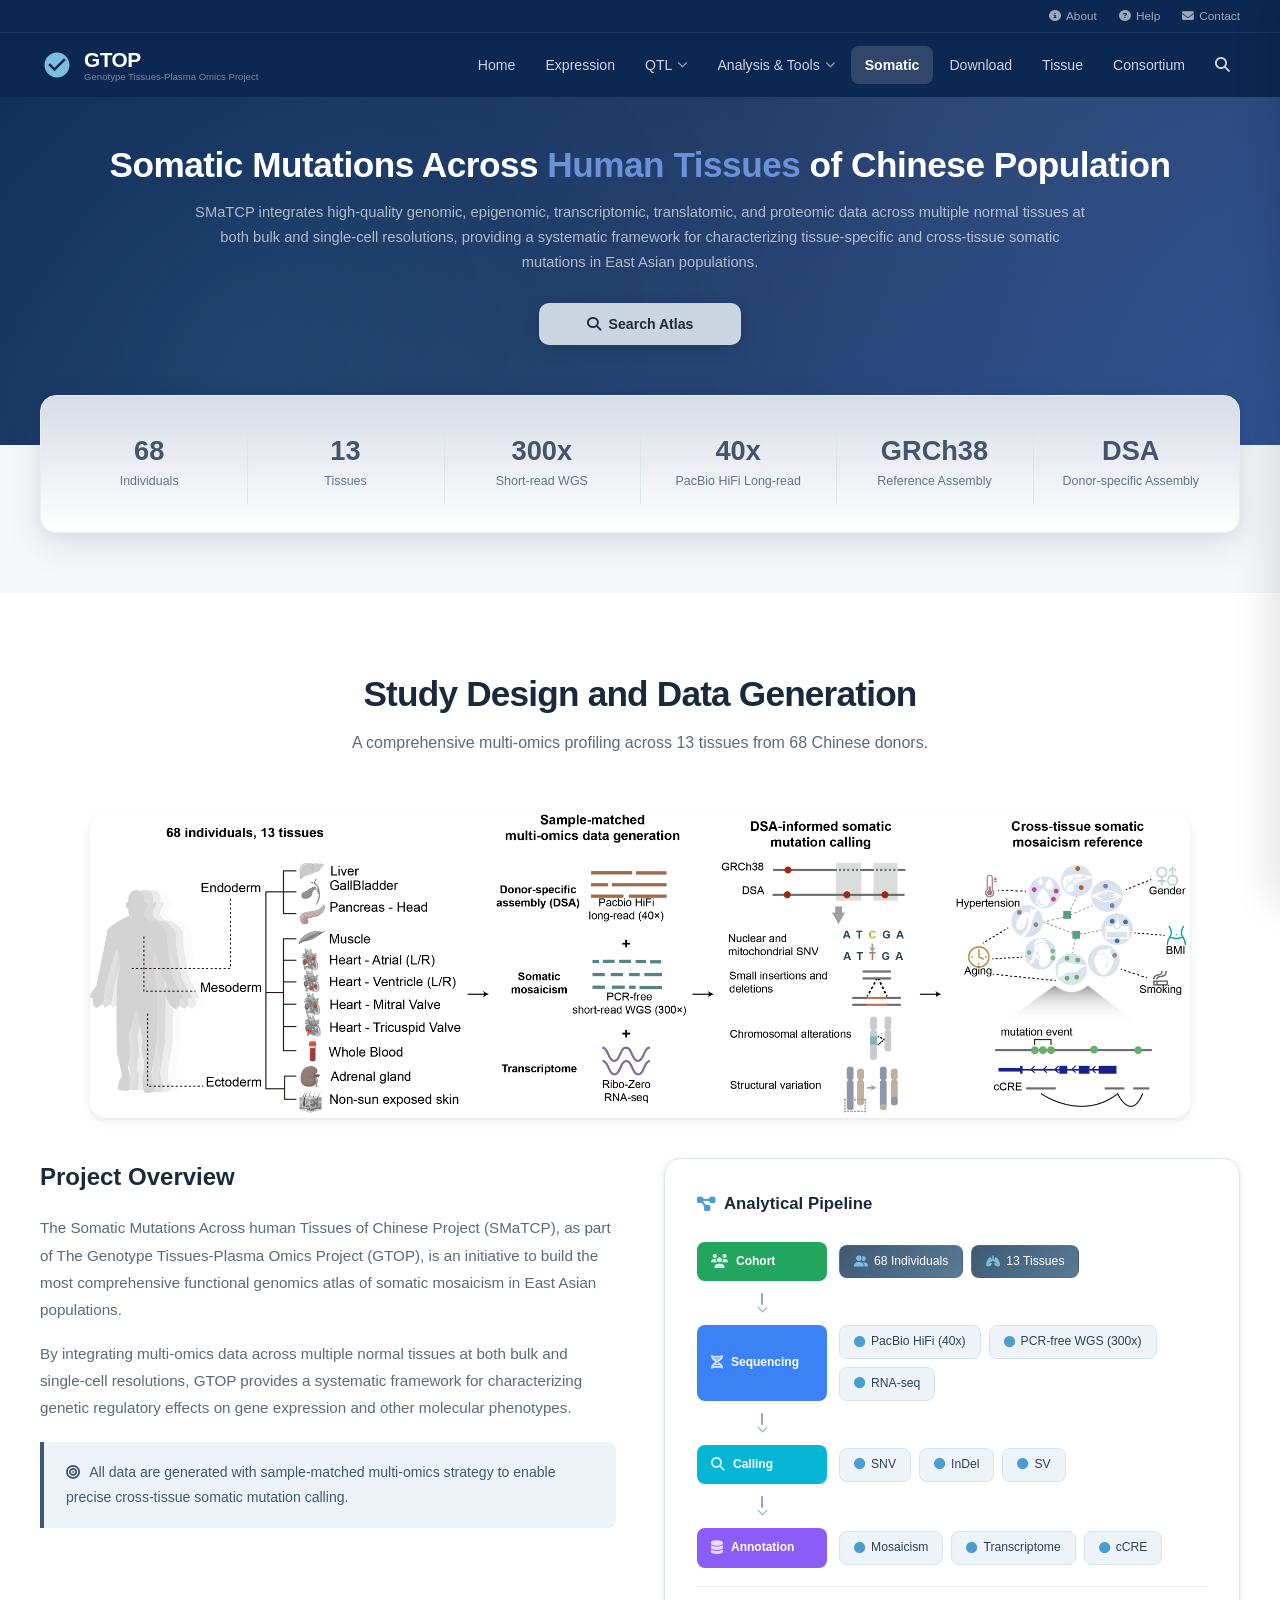
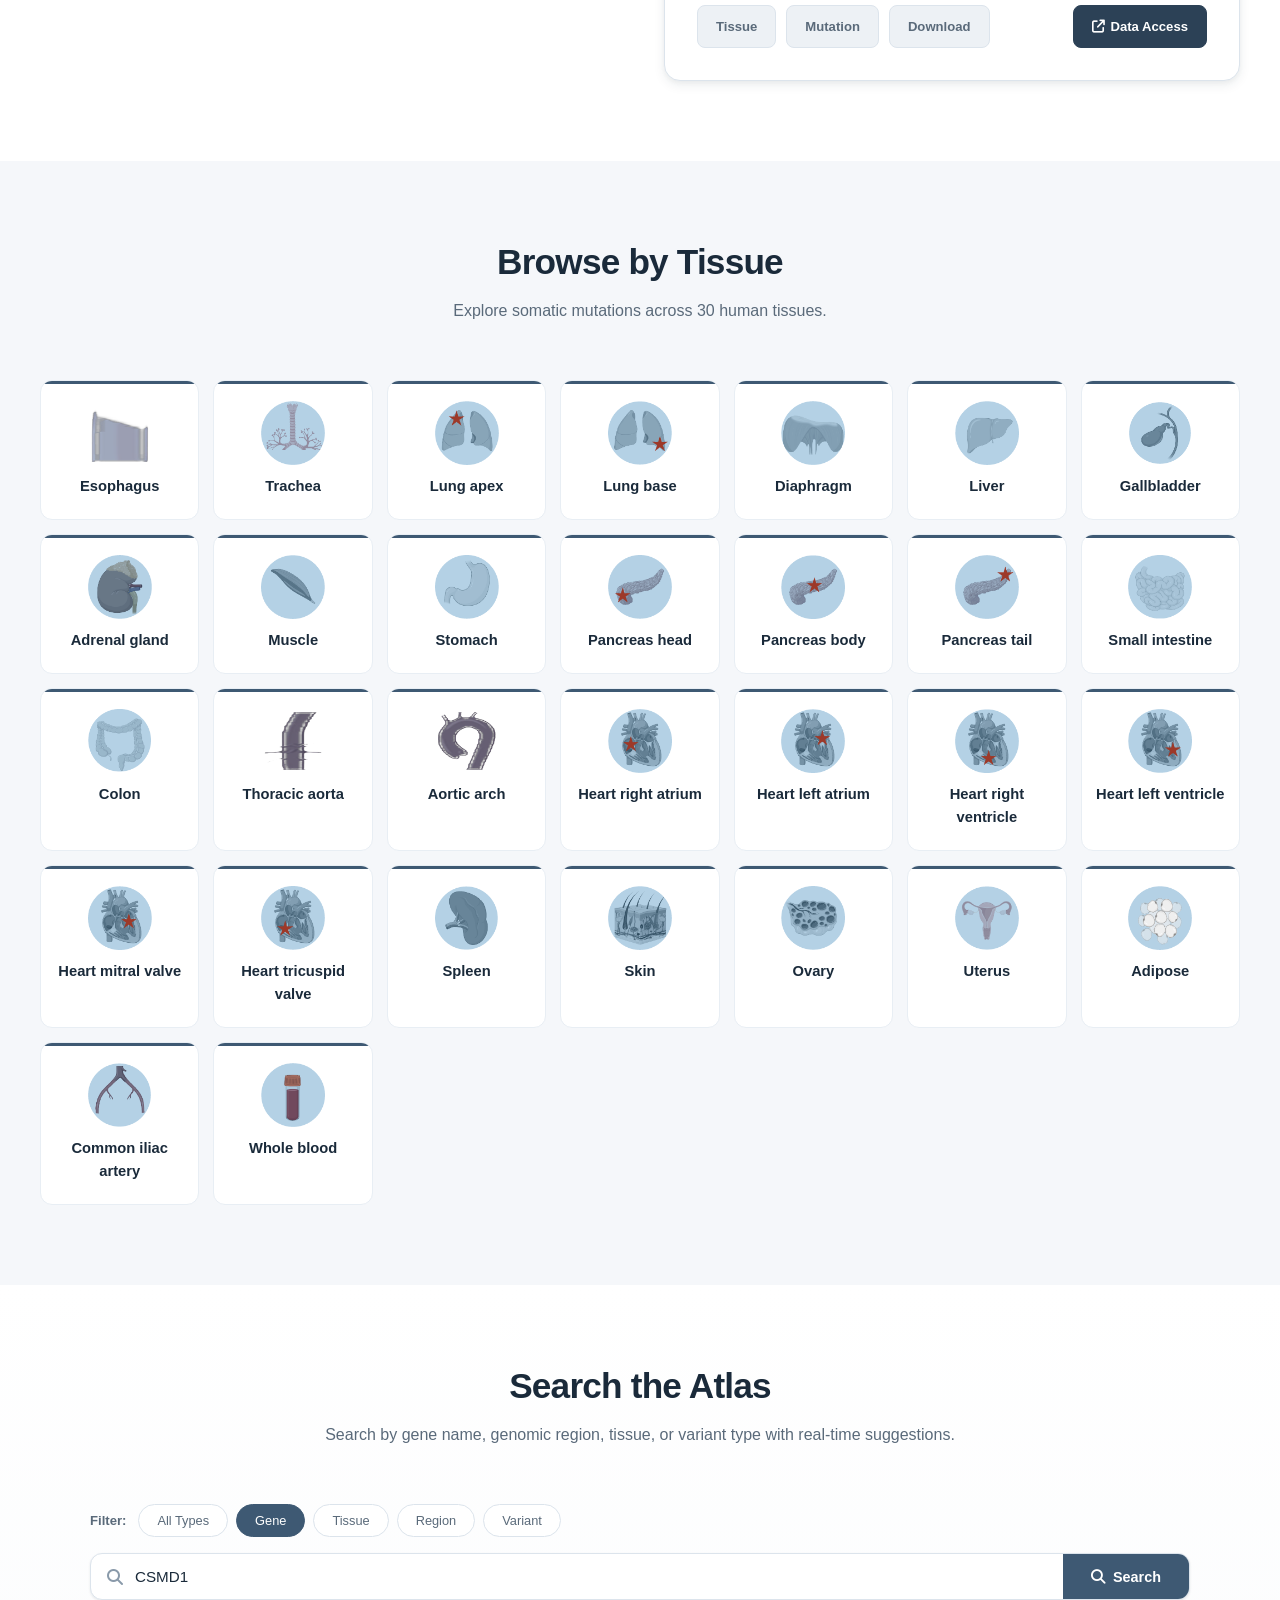
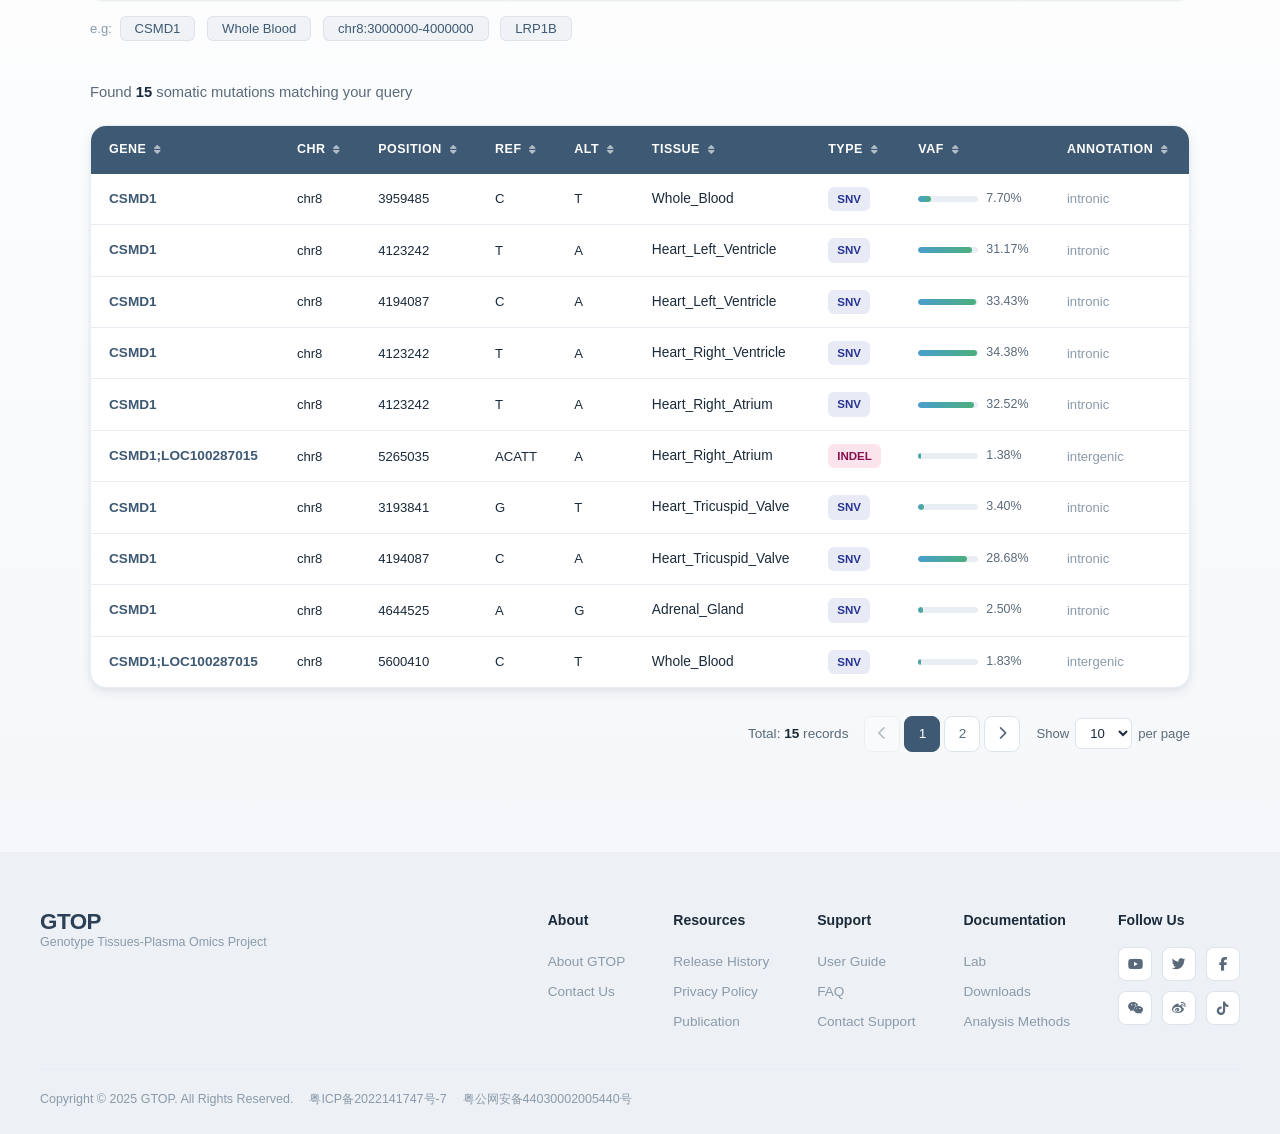
==== commit b4d50030: "Initial website upload" ====
--- a/index.html
+++ b/index.html
@@ -4,10 +4,7 @@
 <head>
   <meta charset="UTF-8">
   <meta name="viewport" content="width=device-width, initial-scale=1.0">
-  <title>SMaTCP — Cross-tissue Somatic Mutation Atlas</title>
-  <link
-    href="https://fonts.googleapis.com/css2?family=Inter:wght@300;400;500;600;700;800;900&family=JetBrains+Mono:wght@400;500&display=swap"
-    rel="stylesheet">
+  <title>GTOP — Somatic Mutations Across Human Tissues of Chinese Population</title>
   <link rel="stylesheet" href="https://cdnjs.cloudflare.com/ajax/libs/font-awesome/6.5.0/css/all.min.css">
   <style>
     *,
@@ -19,18 +16,16 @@
     }
 
     :root {
-      /* GTOP-inspired palette: deep navy + indigo accent */
-      --primary: #1f3864;
-      --primary-dark: #14284a;
-      --primary-darker: #0d1f3a;
-      --primary-light: #2e5091;
-      --primary-lighter: #6b84b0;
-      --primary-pale: #dde6f2;
-      --primary-ghost: #f0f4fa;
-      --accent: #4a5bc8;
-      --accent-light: #6b7fd8;
+      --primary: #3e5973;
+      --primary-dark: #2c4156;
+      --primary-darker: #0C2751;
+      --primary-light: #5a7a96;
+      --primary-lighter: #8ba8c2;
+      --primary-pale: #d6e3ef;
+      --primary-ghost: #eef3f8;
+      --accent: #4a9ece;
+      --accent-light: #7dbde0;
       --accent-warm: #e8935a;
-      --link: #2e6db5;
       --success: #4caf7d;
       --warning: #f0ad4e;
       --danger: #e74c3c;
@@ -42,10 +37,10 @@
       --text-muted: #8a9aaa;
       --border: #dce4ec;
       --border-light: #e8eef4;
-      --shadow-sm: 0 1px 3px rgba(13, 31, 58, 0.06), 0 1px 2px rgba(13, 31, 58, 0.04);
-      --shadow-md: 0 4px 12px rgba(13, 31, 58, 0.08), 0 2px 4px rgba(13, 31, 58, 0.04);
-      --shadow-lg: 0 12px 36px rgba(13, 31, 58, 0.1), 0 4px 12px rgba(13, 31, 58, 0.06);
-      --shadow-xl: 0 20px 60px rgba(13, 31, 58, 0.12), 0 8px 20px rgba(13, 31, 58, 0.06);
+      --shadow-sm: 0 1px 3px rgba(30, 47, 61, 0.06), 0 1px 2px rgba(30, 47, 61, 0.04);
+      --shadow-md: 0 4px 12px rgba(30, 47, 61, 0.08), 0 2px 4px rgba(30, 47, 61, 0.04);
+      --shadow-lg: 0 12px 36px rgba(30, 47, 61, 0.1), 0 4px 12px rgba(30, 47, 61, 0.06);
+      --shadow-xl: 0 20px 60px rgba(30, 47, 61, 0.12), 0 8px 20px rgba(30, 47, 61, 0.06);
       --radius-sm: 8px;
       --radius-md: 12px;
       --radius-lg: 16px;
@@ -54,17 +49,15 @@
     }
 
     html {
-      scroll-behavior: smooth;
       font-size: 16px;
     }
 
     body {
-      font-family: 'Inter', -apple-system, BlinkMacSystemFont, 'Segoe UI', sans-serif;
+      font-family: Arial, sans-serif;
       background: var(--bg);
       color: var(--text);
       line-height: 1.6;
       -webkit-font-smoothing: antialiased;
-      overflow-x: hidden;
     }
 
     a {
@@ -99,20 +92,51 @@
     }
 
     /* ===== NAVBAR ===== */
+    .nav-utility {
+      background: var(--primary-darker);
+      border-bottom: 1px solid rgba(255, 255, 255, 0.08);
+    }
+
+    .nav-utility-inner {
+      max-width: 1320px;
+      margin: 0 auto;
+      padding: 0 40px;
+      display: flex;
+      justify-content: flex-end;
+      gap: 22px;
+      height: 32px;
+      align-items: center;
+    }
+
+    .nav-utility-inner a {
+      display: inline-flex;
+      align-items: center;
+      gap: 5px;
+      font-size: 0.74rem;
+      color: rgba(255, 255, 255, 0.6);
+      transition: var(--transition);
+    }
+
+    .nav-utility-inner a:hover {
+      color: #fff;
+    }
+
     .navbar {
       position: fixed;
       top: 0;
       left: 0;
       right: 0;
       z-index: 1000;
-      background: rgba(255, 255, 255, 0.92);
-      backdrop-filter: blur(20px) saturate(180%);
-      border-bottom: 1px solid var(--border-light);
+      background: var(--primary-darker);
       transition: var(--transition);
     }
 
     .navbar.scrolled {
       box-shadow: var(--shadow-md);
+    }
+
+    .navbar.scrolled .nav-utility {
+      display: none;
     }
 
     .nav-inner {
@@ -122,13 +146,13 @@
       display: flex;
       align-items: center;
       justify-content: space-between;
-      height: 68px;
+      height: 64px;
     }
 
     .nav-logo {
       display: flex;
       align-items: center;
-      gap: 12px;
+      gap: 10px;
       cursor: pointer;
       transition: var(--transition);
     }
@@ -138,10 +162,8 @@
     }
 
     .logo-icon {
-      width: 42px;
-      height: 42px;
-      background: linear-gradient(135deg, var(--primary) 0%, var(--accent) 100%);
-      border-radius: 10px;
+      width: 34px;
+      height: 34px;
       display: flex;
       align-items: center;
       justify-content: center;
@@ -149,66 +171,128 @@
       overflow: hidden;
     }
 
-    .logo-icon::before {
-      content: '';
-      position: absolute;
-      top: -50%;
-      left: -50%;
-      width: 200%;
-      height: 200%;
-      background: conic-gradient(from 180deg, transparent 0%, rgba(255, 255, 255, 0.1) 50%, transparent 100%);
-      animation: logoShine 6s linear infinite;
-    }
-
-    @keyframes logoShine {
-      to {
-        transform: rotate(360deg);
-      }
-    }
-
     .logo-icon svg {
-      width: 24px;
-      height: 24px;
-      fill: #fff;
+      width: 30px;
+      height: 30px;
+      fill: var(--accent-light);
       position: relative;
       z-index: 1;
     }
 
+    .logo-text-wrap {
+      display: flex;
+      flex-direction: column;
+      line-height: 1.15;
+    }
+
     .logo-text {
-      font-size: 1.35rem;
+      font-size: 1.3rem;
       font-weight: 800;
+      color: #fff;
+      letter-spacing: -0.5px;
+    }
+
+    .logo-text span {
+      color: var(--accent-light);
+    }
+
+    .logo-sub {
+      font-size: 0.6rem;
+      color: rgba(255, 255, 255, 0.45);
+      font-weight: 500;
+      white-space: nowrap;
+    }
+
+    .nav-links {
+      display: flex;
+      align-items: center;
+      gap: 2px;
+    }
+
+    .nav-links a {
+      padding: 8px 14px;
+      border-radius: 8px;
+      font-size: 0.88rem;
+      font-weight: 500;
+      color: rgba(255, 255, 255, 0.8);
+      transition: var(--transition);
+      display: inline-flex;
+      align-items: center;
+      gap: 5px;
+      white-space: nowrap;
+    }
+
+    .nav-links a i {
+      font-size: 0.65rem;
+      opacity: 0.7;
+    }
+
+    .nav-links a:hover {
+      color: #fff;
+      background: rgba(255, 255, 255, 0.08);
+    }
+
+    .nav-links a.active {
+      color: #fff;
+      background: rgba(255, 255, 255, 0.15);
+      font-weight: 600;
+    }
+
+    .nav-dropdown {
+      position: relative;
+    }
+
+    .nav-dropdown-menu {
+      position: absolute;
+      top: 100%;
+      left: 0;
+      background: var(--surface);
+      border-radius: 10px;
+      box-shadow: var(--shadow-lg);
+      padding: 8px;
+      min-width: 170px;
+      opacity: 0;
+      visibility: hidden;
+      transform: translateY(6px);
+      transition: var(--transition);
+    }
+
+    .nav-dropdown:hover .nav-dropdown-menu {
+      opacity: 1;
+      visibility: visible;
+      transform: translateY(2px);
+    }
+
+    .nav-dropdown-menu a {
+      display: block;
+      color: var(--text-secondary);
+      padding: 8px 12px;
+      border-radius: 6px;
+      font-size: 0.85rem;
+      font-weight: 500;
+    }
+
+    .nav-dropdown-menu a:hover {
+      background: var(--primary-ghost);
       color: var(--primary);
-      letter-spacing: -0.5px;
-    }
-
-    .logo-text span {
-      color: var(--accent);
-    }
-
-    .nav-links {
-      display: flex;
-      align-items: center;
-      gap: 4px;
-    }
-
-    .nav-links a {
-      padding: 8px 18px;
+    }
+
+    .nav-search-btn {
+      background: none;
+      border: none;
+      font-size: 0.95rem;
+      color: rgba(255, 255, 255, 0.8);
+      cursor: pointer;
+      padding: 8px 10px;
       border-radius: 8px;
-      font-size: 0.9rem;
-      font-weight: 500;
-      color: var(--text-secondary);
+      margin-left: 4px;
       transition: var(--transition);
-    }
-
-    .nav-links a:hover {
-      color: var(--primary);
-      background: var(--primary-ghost);
-    }
-
-    .nav-links a.active {
-      color: var(--primary);
-      background: var(--primary-pale);
-      font-weight: 600;
+      font-family: inherit;
+    }
+
+    .nav-search-btn:hover {
+      color: #fff;
+      background: rgba(255, 255, 255, 0.08);
     }
 
     .nav-mobile-toggle {
@@ -216,7 +300,7 @@
       background: none;
       border: none;
       font-size: 1.4rem;
-      color: var(--primary);
+      color: #fff;
       cursor: pointer;
       padding: 8px;
       border-radius: 8px;
@@ -224,13 +308,13 @@
 
     /* ===== HERO ===== */
     .hero {
-      padding: 140px 40px 80px;
-      background: linear-gradient(165deg, var(--primary-darker) 0%, var(--primary) 40%, var(--primary-light) 100%);
+      padding: 0;
+      background: linear-gradient(135deg, #0C2751 0%, #1F3864 50%, #2E5091 100%);
       position: relative;
       overflow: hidden;
-      min-height: 600px;
-      display: flex;
-      align-items: center;
+      min-height: 420px;
+      display: flex;
+      flex-direction: column;
     }
 
     .hero::before {
@@ -242,102 +326,76 @@
         radial-gradient(circle at 80% 20%, rgba(139, 168, 194, 0.1) 0%, transparent 50%);
     }
 
-    .hero-particles {
-      position: absolute;
-      inset: 0;
-      overflow: hidden;
-      pointer-events: none;
-    }
-
-    .hero-particle {
-      position: absolute;
-      width: 4px;
-      height: 4px;
-      background: rgba(255, 255, 255, 0.15);
-      border-radius: 50%;
-      animation: particleFloat linear infinite;
-    }
-
-    @keyframes particleFloat {
-      0% {
-        transform: translateY(0) scale(1);
-        opacity: 0;
-      }
-
-      10% {
-        opacity: 1;
-      }
-
-      90% {
-        opacity: 1;
-      }
-
-      100% {
-        transform: translateY(-800px) scale(0.5);
-        opacity: 0;
-      }
-    }
-
     .hero-content {
-      max-width: 1320px;
+      max-width: 1400px;
       margin: 0 auto;
       width: 100%;
       position: relative;
       z-index: 2;
-      display: grid;
-      grid-template-columns: 1fr 1fr;
-      gap: 60px;
-      align-items: center;
+      text-align: center;
+      display: flex;
+      flex-direction: column;
+      align-items: center;
+      justify-content: center;
+      flex: 1;
+      padding: 100px 40px;
     }
 
     .hero-badge {
-      display: inline-flex;
-      align-items: center;
+      display: flex;
+      align-items: center;
+      justify-content: center;
       gap: 8px;
-      background: rgba(255, 255, 255, 0.1);
-      border: 1px solid rgba(255, 255, 255, 0.15);
-      padding: 6px 16px;
-      border-radius: 100px;
-      font-size: 0.78rem;
+      background: #091f3d;
+      padding: 10px 40px;
+      font-size: 0.82rem;
       font-weight: 500;
       color: rgba(255, 255, 255, 0.85);
-      margin-bottom: 24px;
-      backdrop-filter: blur(10px);
+      letter-spacing: 0.3px;
+      width: 100%;
+      position: relative;
+      z-index: 3;
+      border-bottom: 1px solid rgba(255, 255, 255, 0.08);
     }
 
     .hero-badge i {
       color: var(--accent-light);
+      font-size: 0.9rem;
     }
 
     .hero-title {
-      font-size: 3.2rem;
-      font-weight: 900;
+      font-size: 2.2rem;
+      font-weight: 700;
       color: #fff;
-      line-height: 1.15;
-      letter-spacing: -1.5px;
+      line-height: 1.3;
+      letter-spacing: -0.5px;
       margin-bottom: 12px;
+      white-space: nowrap;
     }
 
     .hero-title .highlight {
-      background: linear-gradient(135deg, var(--accent-light) 0%, #a8d8ea 100%);
-      -webkit-background-clip: text;
-      -webkit-text-fill-color: transparent;
-      background-clip: text;
+      color: #6B91D8;
     }
 
     .hero-subtitle {
-      font-size: 1.15rem;
+      font-size: 0.92rem;
       font-weight: 400;
       color: rgba(255, 255, 255, 0.65);
       margin-bottom: 28px;
       line-height: 1.7;
-      max-width: 540px;
+      max-width: 900px;
     }
 
     .hero-actions {
       display: flex;
-      gap: 14px;
+      gap: 10px;
       flex-wrap: wrap;
+      justify-content: center;
+    }
+
+    .hero-actions .btn {
+      padding: 10px 48px;
+      font-size: 0.88rem;
     }
 
     .btn {
@@ -355,8 +413,8 @@
     }
 
     .btn-primary {
-      background: #fff;
-      color: var(--primary);
+      background: #CAD5E2;
+      color: #1D293D;
       box-shadow: 0 4px 16px rgba(0, 0, 0, 0.1);
     }
 
@@ -388,54 +446,64 @@
       color: var(--primary-dark);
     }
 
-    .hero-right {
-      display: flex;
-      flex-direction: column;
-      gap: 16px;
-    }
-
-    .hero-stat-row {
-      display: flex;
-      gap: 16px;
-    }
-
-    .hero-stat-card {
-      background: rgba(255, 255, 255, 0.08);
-      border: 1px solid rgba(255, 255, 255, 0.1);
-      backdrop-filter: blur(16px);
-      border-radius: var(--radius-md);
-      padding: 22px 24px;
+    .stats-bar-section {
+      background: linear-gradient(to bottom, transparent 50%, var(--bg) 50%);
+      padding: 0 40px 60px;
+      margin-top: -50px;
+      position: relative;
+      z-index: 3;
+      border-radius: 12px;
+    }
+
+    .stats-bar {
+      max-width: 1200px;
+      margin: 0 auto;
+      background: linear-gradient(180deg, #d7dce6 0%, #ffffff 100%);
+      border: 1px solid var(--border-light);
+      border-radius: var(--radius-lg);
+      box-shadow: var(--shadow-lg);
+      display: flex;
+      align-items: stretch;
+      padding: 20px 10px;
+    }
+
+    .stats-bar-item {
       flex: 1;
+      text-align: center;
+      padding: 20px 12px;
+      position: relative;
+      border-radius: var(--radius-sm);
       transition: var(--transition);
-    }
-
-    .hero-stat-card:hover {
-      background: rgba(255, 255, 255, 0.12);
-      border-color: rgba(255, 255, 255, 0.2);
+      cursor: pointer;
+    }
+
+    .stats-bar-item:hover {
+      background: rgba(0, 0, 0, 0.05);
       transform: translateY(-2px);
     }
 
-    .hero-stat-number {
-      font-size: 2rem;
+    .stats-bar-item+.stats-bar-item::before {
+      content: '';
+      position: absolute;
+      left: 0;
+      top: 8px;
+      bottom: 8px;
+      width: 1px;
+      background: var(--border);
+    }
+
+    .stats-bar-number {
+      font-size: 1.7rem;
       font-weight: 800;
-      color: #fff;
-      font-family: 'JetBrains Mono', monospace;
+      color: #45546c;
       line-height: 1.1;
     }
 
-    .hero-stat-label {
-      font-size: 0.8rem;
-      color: rgba(255, 255, 255, 0.55);
-      margin-top: 4px;
+    .stats-bar-label {
+      font-size: 0.78rem;
+      color: #61748d;
+      margin-top: 6px;
       font-weight: 500;
-    }
-
-    .hero-stat-card.accent {
-      border-color: rgba(74, 158, 206, 0.3);
-    }
-
-    .hero-stat-card.accent .hero-stat-number {
-      color: var(--accent-light);
     }
 
     /* ===== SECTIONS ===== */
@@ -601,6 +669,46 @@
       align-items: center;
     }
 
+    .pipeline-access-row {
+      display: flex;
+      gap: 10px;
+      margin-top: 18px;
+      padding-top: 18px;
+      border-top: 1px solid var(--border-light);
+      flex-wrap: wrap;
+    }
+
+    .btn-access {
+      padding: 10px 18px;
+      border-radius: var(--radius-sm);
+      font-size: 0.82rem;
+      font-weight: 600;
+      background: var(--bg-alt);
+      color: var(--text-secondary);
+      border: 1px solid var(--border);
+      transition: var(--transition);
+    }
+
+    .btn-access:hover {
+      background: var(--primary-ghost);
+      color: var(--primary);
+    }
+
+    .btn-access-primary {
+      margin-left: auto;
+      background: var(--primary-dark);
+      color: #fff;
+      border-color: var(--primary-dark);
+      display: inline-flex;
+      align-items: center;
+      gap: 6px;
+    }
+
+    .btn-access-primary:hover {
+      background: var(--primary-darker);
+      color: #fff;
+    }
+
     .pipeline-chip {
       background: var(--primary-ghost);
       border: 1px solid var(--primary-pale);
@@ -645,14 +753,37 @@
     }
 
     .pipeline-connector {
+      width: 130px;
+      min-width: 130px;
+      height: 20px;
+      padding: 0;
+      position: relative;
       display: flex;
       justify-content: center;
-      padding: 2px 0;
+      align-items: flex-start;
+    }
+
+    .pipeline-connector::before {
+      content: '';
+      width: 1.5px;
+      height: 12px;
+      background: var(--primary-lighter);
+      border-radius: 2px;
+    }
+
+    .pipeline-connector::after {
+      content: '';
+      position: absolute;
+      bottom: 2px;
+      width: 7px;
+      height: 7px;
+      border-right: 1.5px solid var(--primary-lighter);
+      border-bottom: 1.5px solid var(--primary-lighter);
+      transform: rotate(45deg);
     }
 
     .pipeline-connector i {
-      color: var(--primary-lighter);
-      font-size: 0.9rem;
+      display: none;
     }
 
     /* ===== TISSUE SECTION ===== */
@@ -664,19 +795,22 @@
       max-width: 1320px;
       margin: 0 auto;
       display: grid;
-      grid-template-columns: repeat(auto-fill, minmax(200px, 1fr));
-      gap: 16px;
+      grid-template-columns: repeat(auto-fill, minmax(150px, 1fr));
+      gap: 14px;
     }
 
     .tissue-card {
       background: var(--surface);
       border: 1px solid var(--border-light);
       border-radius: var(--radius-md);
-      padding: 22px 20px;
-      transition: var(--transition);
+      padding: 20px 12px;
       cursor: pointer;
+      text-align: center;
       position: relative;
       overflow: hidden;
+      transition: transform 0.3s cubic-bezier(0.4, 0, 0.2, 1),
+                  box-shadow 0.3s cubic-bezier(0.4, 0, 0.2, 1),
+                  border-color 0.3s ease;
     }
 
     .tissue-card::before {
@@ -686,59 +820,45 @@
       left: 0;
       right: 0;
       height: 3px;
-      background: var(--primary-lighter);
-      opacity: 0.9;
-      transition: var(--transition);
-    }
-
-    .tissue-card[data-germ="endo"]::before { background: #43a26a; }
-    .tissue-card[data-germ="meso"]::before { background: #d65d7a; }
-    .tissue-card[data-germ="ecto"]::before { background: #3e82d6; }
-    .tissue-card[data-germ="blood"]::before { background: #e08a3c; }
+      background: var(--tissue-color, var(--primary));
+      transition: height 0.3s ease;
+    }
 
     .tissue-card:hover {
-      transform: translateY(-4px);
-      box-shadow: var(--shadow-lg);
+      transform: translateY(-6px) scale(1.03);
+      box-shadow: var(--shadow-xl);
       border-color: var(--primary-pale);
     }
 
     .tissue-card:hover::before {
-      opacity: 1;
-      height: 4px;
+      height: 5px;
     }
 
     .tissue-icon {
-      width: 44px;
-      height: 44px;
-      background: var(--primary-ghost);
-      border-radius: 10px;
+      width: 64px;
+      height: 64px;
       display: flex;
       align-items: center;
       justify-content: center;
-      margin-bottom: 14px;
-      font-size: 1.2rem;
-      color: var(--primary);
-      transition: var(--transition);
-    }
-
-    .tissue-card:hover .tissue-icon {
-      background: var(--primary);
-      color: #fff;
+      margin: 0 auto 10px;
+    }
+
+    .tissue-icon img {
+      max-width: 64px;
+      max-height: 64px;
+      object-fit: contain;
+      display: block;
+      transition: transform 0.3s cubic-bezier(0.4, 0, 0.2, 1);
+    }
+
+    .tissue-card:hover .tissue-icon img {
+      transform: scale(1.12);
     }
 
     .tissue-name {
       font-size: 0.92rem;
       font-weight: 600;
       color: var(--text);
-      margin-bottom: 4px;
-    }
-
-    .tissue-germ {
-      font-size: 0.72rem;
-      font-weight: 500;
-      color: var(--text-muted);
-      text-transform: uppercase;
-      letter-spacing: 0.5px;
     }
 
     /* ===== FEATURE CARDS ===== */
@@ -928,46 +1048,46 @@
     }
 
     .search-container {
-      max-width: 960px;
+      max-width: 1100px;
       margin: 0 auto;
     }
 
     /* Search Box */
     .search-main-box {
       position: relative;
-      margin-bottom: 20px;
+      margin-bottom: 16px;
     }
 
     .search-input-wrapper {
       display: flex;
       background: var(--surface);
-      border: 2px solid var(--border);
-      border-radius: 16px;
+      border: 1.5px solid var(--border);
+      border-radius: 12px;
       overflow: hidden;
       transition: var(--transition);
-      box-shadow: var(--shadow-md);
+      box-shadow: var(--shadow-sm);
     }
 
     .search-input-wrapper:focus-within {
-      border-color: var(--accent);
-      box-shadow: 0 0 0 4px rgba(74, 158, 206, 0.12), var(--shadow-lg);
+      border-color: var(--primary-light);
+      box-shadow: 0 0 0 3px rgba(62, 89, 115, 0.1), var(--shadow-md);
     }
 
     .search-input-wrapper .search-icon-left {
       display: flex;
       align-items: center;
       justify-content: center;
-      padding: 0 0 0 20px;
+      padding: 0 0 0 16px;
       color: var(--text-muted);
-      font-size: 1.1rem;
+      font-size: 1rem;
     }
 
     .search-input-wrapper input {
       flex: 1;
-      padding: 18px 16px;
+      padding: 14px 12px;
       border: none;
       outline: none;
-      font-size: 1.05rem;
+      font-size: 0.95rem;
       font-family: inherit;
       color: var(--text);
       background: transparent;
@@ -977,35 +1097,12 @@
       color: var(--text-muted);
     }
 
-    .search-type-select {
-      display: flex;
-      align-items: center;
-      padding: 0 8px 0 0;
-    }
-
-    .search-type-select select {
-      padding: 10px 14px;
-      border: 1px solid var(--border-light);
-      border-radius: 8px;
-      font-size: 0.82rem;
-      font-family: inherit;
-      color: var(--text-secondary);
-      background: var(--primary-ghost);
-      cursor: pointer;
-      outline: none;
-      transition: var(--transition);
-    }
-
-    .search-type-select select:focus {
-      border-color: var(--accent);
-    }
-
     .search-btn {
-      padding: 18px 32px;
+      padding: 14px 28px;
       background: var(--primary);
       color: #fff;
       border: none;
-      font-size: 0.95rem;
+      font-size: 0.9rem;
       font-weight: 600;
       cursor: pointer;
       font-family: inherit;
@@ -1159,35 +1256,33 @@
     .search-filters {
       display: flex;
       align-items: center;
-      gap: 10px;
+      gap: 8px;
       flex-wrap: wrap;
-      margin-bottom: 12px;
+      margin-bottom: 16px;
     }
 
     .search-filters-label {
       font-size: 0.82rem;
+      font-weight: 600;
+      color: var(--text-secondary);
+      margin-right: 4px;
+    }
+
+    .filter-tag {
+      padding: 8px 18px;
+      border-radius: 100px;
+      font-size: 0.8rem;
       font-weight: 500;
-      color: var(--text-muted);
-    }
-
-    .filter-tag {
-      padding: 6px 14px;
-      border-radius: 100px;
-      font-size: 0.78rem;
-      font-weight: 500;
-      border: 1px solid var(--border);
+      border: 1.5px solid var(--border);
       background: var(--surface);
       color: var(--text-secondary);
       cursor: pointer;
       transition: var(--transition);
-      display: flex;
-      align-items: center;
-      gap: 5px;
     }
 
     .filter-tag:hover {
-      border-color: var(--primary-lighter);
-      background: var(--primary-ghost);
+      border-color: var(--primary-light);
+      color: var(--primary);
     }
 
     .filter-tag.active {
@@ -1196,40 +1291,36 @@
       border-color: var(--primary);
     }
 
-    .filter-tag i {
-      font-size: 0.7rem;
-    }
-
     /* Quick Example Links */
     .search-examples {
-      text-align: center;
+      text-align: left;
       font-size: 0.82rem;
       color: var(--text-muted);
-      margin-top: 16px;
-    }
-
-    .search-examples a {
-      color: var(--accent);
+      margin-top: 14px;
+    }
+
+    .search-examples button {
+      color: var(--primary);
+      font-family: inherit;
+      font-size: inherit;
       font-weight: 500;
-      margin: 0 3px;
-      padding: 3px 10px;
+      margin: 0 4px;
+      padding: 4px 14px;
       border-radius: 6px;
       transition: var(--transition);
-      background: rgba(74, 158, 206, 0.06);
-    }
-
-    .search-examples a:hover {
-      background: rgba(74, 158, 206, 0.15);
+      background: rgba(62, 89, 115, 0.06);
+      border: 1px solid rgba(62, 89, 115, 0.1);
+      cursor: pointer;
+    }
+
+    .search-examples button:hover {
+      background: rgba(62, 89, 115, 0.12);
+      border-color: var(--primary-light);
     }
 
     /* ===== SEARCH RESULTS ===== */
     .search-results {
       margin-top: 40px;
-      display: none;
-    }
-
-    .search-results.visible {
-      display: block;
     }
 
     .results-header {
@@ -1251,29 +1342,9 @@
       font-weight: 700;
     }
 
-    .results-view-toggle {
-      display: flex;
-      gap: 4px;
-    }
-
-    .results-view-toggle button {
-      width: 36px;
-      height: 36px;
-      border: 1px solid var(--border);
-      background: var(--surface);
-      border-radius: 8px;
-      cursor: pointer;
-      color: var(--text-muted);
-      transition: var(--transition);
-      display: flex;
-      align-items: center;
-      justify-content: center;
-    }
-
-    .results-view-toggle button.active {
-      background: var(--primary);
-      color: #fff;
-      border-color: var(--primary);
+    .results-count.error {
+      color: var(--danger);
+      font-weight: 600;
     }
 
     /* Results - Table View */
@@ -1281,28 +1352,12 @@
       background: var(--surface);
       border: 1px solid var(--border-light);
       border-radius: var(--radius-lg);
+      overflow: hidden;
       box-shadow: var(--shadow-md);
-      overflow-x: auto;
-      overflow-y: hidden;
-      -webkit-overflow-scrolling: touch;
-    }
-
-    .results-table-wrapper::-webkit-scrollbar {
-      height: 10px;
-    }
-
-    .results-table-wrapper::-webkit-scrollbar-thumb {
-      background: var(--primary-lighter);
-      border-radius: 5px;
-    }
-
-    .results-table-wrapper::-webkit-scrollbar-track {
-      background: var(--bg-alt);
     }
 
     .results-table {
       width: 100%;
-      min-width: 960px;
       border-collapse: collapse;
     }
 
@@ -1311,13 +1366,13 @@
     }
 
     .results-table th {
-      padding: 11px 14px;
-      font-size: 0.74rem;
+      padding: 14px 18px;
+      font-size: 0.78rem;
       font-weight: 600;
       color: #fff;
       text-align: left;
       text-transform: uppercase;
-      letter-spacing: 0.4px;
+      letter-spacing: 0.5px;
       cursor: pointer;
       user-select: none;
       white-space: nowrap;
@@ -1335,11 +1390,10 @@
     }
 
     .results-table td {
-      padding: 10px 14px;
-      font-size: 0.82rem;
+      padding: 13px 18px;
+      font-size: 0.86rem;
       color: var(--text);
       border-bottom: 1px solid var(--border-light);
-      white-space: nowrap;
     }
 
     .results-table tbody tr {
@@ -1347,10 +1401,6 @@
       cursor: pointer;
     }
 
-    .results-table tbody tr:nth-child(even) {
-      background: #fafbfd;
-    }
-
     .results-table tbody tr:hover {
       background: var(--primary-ghost);
     }
@@ -1366,7 +1416,7 @@
     }
 
     .gene-name-badge {
-      font-family: 'JetBrains Mono', monospace;
+      font-family: Arial, sans-serif;
       font-size: 0.85rem;
       font-weight: 600;
       color: var(--primary);
@@ -1446,78 +1496,12 @@
     }
 
     .vaf-value {
-      font-family: 'JetBrains Mono', monospace;
+      font-family: Arial, sans-serif;
       font-size: 0.78rem;
       color: var(--text-secondary);
     }
 
-    /* Results - Card View */
-    .results-cards {
-      display: none;
-      grid-template-columns: repeat(auto-fill, minmax(320px, 1fr));
-      gap: 16px;
-    }
-
-    .results-cards.active {
-      display: grid;
-    }
-
-    .result-card {
-      background: var(--surface);
-      border: 1px solid var(--border-light);
-      border-radius: var(--radius-md);
-      padding: 24px;
-      transition: var(--transition);
-      cursor: pointer;
-    }
-
-    .result-card:hover {
-      box-shadow: var(--shadow-lg);
-      border-color: var(--primary-pale);
-      transform: translateY(-2px);
-    }
-
-    .result-card-header {
-      display: flex;
-      justify-content: space-between;
-      align-items: flex-start;
-      margin-bottom: 16px;
-    }
-
-    .result-card-gene {
-      font-family: 'JetBrains Mono', monospace;
-      font-size: 1.1rem;
-      font-weight: 700;
-      color: var(--primary);
-    }
-
-    .result-card-body {
-      display: flex;
-      flex-direction: column;
-      gap: 10px;
-    }
-
-    .result-card-row {
-      display: flex;
-      justify-content: space-between;
-      align-items: center;
-      font-size: 0.82rem;
-    }
-
-    .result-card-label {
-      color: var(--text-muted);
-      font-weight: 500;
-    }
-
-    .result-card-value {
-      color: var(--text);
-      font-weight: 600;
-    }
-
-    .result-card-value.mono {
-      font-family: 'JetBrains Mono', monospace;
-      font-size: 0.78rem;
-    }
+    /* Result details */
 
     /* Detail Panel */
     .detail-panel {
@@ -1640,7 +1624,7 @@
     }
 
     .detail-field-value.mono {
-      font-family: 'JetBrains Mono', monospace;
+      font-family: Arial, sans-serif;
     }
 
     .detail-tissue-list {
@@ -1732,53 +1716,46 @@
     .detail-vaf-val {
       width: 50px;
       text-align: right;
-      font-family: 'JetBrains Mono', monospace;
+      font-family: Arial, sans-serif;
       font-size: 0.76rem;
       color: var(--text-secondary);
     }
 
     /* Pagination */
-    .pagination-bar {
-      display: flex;
-      align-items: center;
-      justify-content: space-between;
+    .pagination {
+      display: flex;
+      justify-content: flex-end;
+      align-items: center;
+      gap: 16px;
+      margin-top: 28px;
       flex-wrap: wrap;
-      gap: 14px;
-      margin-top: 24px;
-      padding: 4px 2px;
-    }
-
-    .pagination-total {
+    }
+
+    .pagination-info {
       font-size: 0.85rem;
       color: var(--text-secondary);
-    }
-
-    .pagination-total strong {
-      color: var(--primary);
+      white-space: nowrap;
+    }
+
+    .pagination-info strong {
+      color: var(--text);
       font-weight: 700;
     }
 
-    .pagination-right {
-      display: flex;
-      align-items: center;
-      gap: 14px;
-    }
-
-    .pagination {
+    .pagination-nav {
       display: flex;
       align-items: center;
       gap: 4px;
     }
 
-    .pagination button {
-      min-width: 34px;
-      height: 34px;
-      padding: 0 8px;
+    .pagination-nav button {
+      width: 36px;
+      height: 36px;
       border: 1px solid var(--border);
       background: var(--surface);
-      border-radius: 6px;
+      border-radius: 8px;
       cursor: pointer;
-      font-size: 0.82rem;
+      font-size: 0.85rem;
       font-weight: 500;
       color: var(--text-secondary);
       transition: var(--transition);
@@ -1787,49 +1764,45 @@
       justify-content: center;
     }
 
-    .pagination button:hover:not(:disabled) {
+    .pagination-nav button:hover {
       border-color: var(--primary-lighter);
       background: var(--primary-ghost);
-      color: var(--primary);
-    }
-
-    .pagination button.active {
+    }
+
+    .pagination-nav button.active {
       background: var(--primary);
       color: #fff;
       border-color: var(--primary);
     }
 
-    .pagination button:disabled {
+    .pagination-nav button:disabled {
       opacity: 0.4;
       cursor: default;
     }
 
-    .page-size-select {
+    .pagination-size {
       display: flex;
       align-items: center;
       gap: 6px;
       font-size: 0.82rem;
       color: var(--text-secondary);
-    }
-
-    .page-size-select select {
-      height: 32px;
-      padding: 0 26px 0 10px;
+      white-space: nowrap;
+    }
+
+    .pagination-size select {
+      padding: 6px 10px;
       border: 1px solid var(--border);
       border-radius: 6px;
+      font-size: 0.82rem;
+      font-family: inherit;
+      color: var(--text);
       background: var(--surface);
-      font-size: 0.82rem;
-      color: var(--text);
       cursor: pointer;
-      appearance: none;
-      background-image: url("data:image/svg+xml;utf8,<svg xmlns='http://www.w3.org/2000/svg' width='10' height='6' viewBox='0 0 10 6'><path fill='%235a6a7a' d='M0 0l5 6 5-6z'/></svg>");
-      background-repeat: no-repeat;
-      background-position: right 8px center;
-    }
-
-    .page-size-select select:focus {
       outline: none;
-      border-color: var(--accent);
+    }
+
+    .pagination-size select:focus {
+      border-color: var(--primary-light);
     }
 
     /* ===== DATA DOWNLOAD TABLE ===== */
@@ -1915,9 +1888,10 @@
 
     /* ===== FOOTER ===== */
     .footer {
-      background: var(--primary-darker);
-      color: rgba(255, 255, 255, 0.6);
-      padding: 48px 40px 32px;
+      background: var(--bg-alt);
+      color: var(--text-secondary);
+      padding: 56px 40px 24px;
+      border-top: 1px solid var(--border-light);
     }
 
     .footer-inner {
@@ -1931,37 +1905,44 @@
       align-items: start;
       gap: 48px;
       padding-bottom: 32px;
-      border-bottom: 1px solid rgba(255, 255, 255, 0.08);
       flex-wrap: wrap;
     }
 
+    .footer-brand .logo-text-wrap {
+      margin-bottom: 12px;
+    }
+
     .footer-brand .logo-text {
-      color: #fff;
-      font-size: 1.2rem;
-      margin-bottom: 10px;
+      color: var(--primary-dark);
+      font-size: 1.4rem;
     }
 
     .footer-brand .logo-text span {
-      color: var(--accent-light);
+      color: var(--accent);
+    }
+
+    .footer-brand .logo-sub {
+      color: var(--text-muted);
+      font-size: 0.78rem;
     }
 
     .footer-brand p {
       font-size: 0.82rem;
-      max-width: 320px;
+      max-width: 300px;
       line-height: 1.7;
+      color: var(--text-muted);
     }
 
     .footer-links-group {
       display: flex;
-      gap: 64px;
+      gap: 48px;
+      flex-wrap: wrap;
     }
 
     .footer-col h5 {
-      color: rgba(255, 255, 255, 0.85);
-      font-size: 0.82rem;
-      font-weight: 600;
-      text-transform: uppercase;
-      letter-spacing: 1px;
+      color: var(--text);
+      font-size: 0.88rem;
+      font-weight: 700;
       margin-bottom: 16px;
     }
 
@@ -1969,50 +1950,82 @@
       display: block;
       padding: 4px 0;
       font-size: 0.85rem;
-      color: rgba(255, 255, 255, 0.5);
+      color: var(--text-muted);
       transition: var(--transition);
     }
 
     .footer-col a:hover {
-      color: var(--accent-light);
+      color: var(--accent);
+    }
+
+    .footer-social-grid {
+      display: grid;
+      grid-template-columns: repeat(3, 1fr);
+      gap: 10px;
+    }
+
+    .footer-social-grid a {
+      display: flex;
+      align-items: center;
+      justify-content: center;
+      width: 34px;
+      height: 34px;
+      padding: 0;
+      background: var(--surface);
+      border: 1px solid var(--border);
+      border-radius: 8px;
+      color: var(--text-secondary);
+    }
+
+    .footer-social-grid a:hover {
+      background: var(--primary);
+      border-color: var(--primary);
+      color: #fff;
     }
 
     .footer-bottom {
       display: flex;
       justify-content: space-between;
       align-items: center;
-      padding-top: 24px;
+      padding-top: 20px;
+      border-top: 1px solid var(--border-light);
       flex-wrap: wrap;
+      gap: 12px;
+    }
+
+    .footer-bottom p {
+      font-size: 0.78rem;
+      color: var(--text-muted);
+      display: flex;
       gap: 16px;
-    }
-
-    .footer-bottom p {
-      font-size: 0.8rem;
+      flex-wrap: wrap;
     }
 
     .footer-bottom a {
-      color: var(--accent-light);
+      color: var(--text-muted);
     }
 
     .footer-social {
       display: flex;
-      gap: 12px;
+      gap: 10px;
     }
 
     .footer-social a {
-      width: 36px;
-      height: 36px;
-      background: rgba(255, 255, 255, 0.06);
+      width: 34px;
+      height: 34px;
+      background: var(--surface);
+      border: 1px solid var(--border);
       border-radius: 8px;
       display: flex;
       align-items: center;
       justify-content: center;
-      color: rgba(255, 255, 255, 0.5);
+      color: var(--text-secondary);
       transition: var(--transition);
     }
 
     .footer-social a:hover {
-      background: var(--accent);
+      background: var(--primary);
+      border-color: var(--primary);
       color: #fff;
     }
 
@@ -2075,13 +2088,42 @@
 
     /* Responsive */
     @media (max-width: 1024px) {
+      .stats-bar {
+        flex-wrap: wrap;
+      }
+
+      .stats-bar-item {
+        flex: 0 0 33.33%;
+        margin-bottom: 20px;
+      }
+
+      .hero {
+        min-height: 340px;
+        padding: 0;
+      }
+
+      .stats-bar-section {
+        margin-top: -40px;
+        padding: 0 32px 50px;
+      }
+
+      .hero-badge {
+        font-size: 0.75rem;
+        padding: 8px 24px;
+      }
+
       .hero-content {
-        grid-template-columns: 1fr;
-        gap: 40px;
+        padding: 20px 32px;
       }
 
       .hero-title {
-        font-size: 2.5rem;
+        font-size: 1.5rem;
+        white-space: normal;
+      }
+
+      .hero-subtitle {
+        font-size: 0.82rem;
+        max-width: 420px;
       }
 
       .overview-grid {
@@ -2107,15 +2149,20 @@
         padding: 0 20px;
       }
 
+      .nav-utility {
+        display: none;
+      }
+
       .nav-links {
         display: none;
         position: absolute;
-        top: 68px;
+        top: 64px;
         left: 0;
         right: 0;
-        background: var(--surface);
-        border-bottom: 1px solid var(--border);
+        background: var(--primary-darker);
+        border-bottom: 1px solid rgba(255, 255, 255, 0.1);
         flex-direction: column;
+        align-items: stretch;
         padding: 16px;
         box-shadow: var(--shadow-lg);
       }
@@ -2124,21 +2171,56 @@
         display: flex;
       }
 
+      .nav-dropdown-menu {
+        position: static;
+        opacity: 1;
+        visibility: visible;
+        transform: none;
+        box-shadow: none;
+        display: none;
+        background: rgba(255, 255, 255, 0.06);
+      }
+
       .nav-mobile-toggle {
         display: block;
       }
 
       .hero {
-        padding: 120px 20px 60px;
+        padding: 0;
         min-height: auto;
       }
 
+      .stats-bar-section {
+        margin-top: -30px;
+        padding: 0 20px 40px;
+      }
+
+      .hero-badge {
+        font-size: 0.7rem;
+        padding: 8px 16px;
+      }
+
+      .hero-content {
+        padding: 24px 20px;
+      }
+
       .hero-title {
-        font-size: 2rem;
-      }
-
-      .hero-stat-row {
-        flex-direction: column;
+        font-size: 1.05rem;
+        white-space: normal;
+      }
+
+      .hero-subtitle {
+        font-size: 0.78rem;
+        max-width: 100%;
+      }
+
+      .stats-bar {
+        flex-wrap: wrap;
+      }
+
+      .stats-bar-item {
+        flex: 0 0 50%;
+        margin-bottom: 20px;
       }
 
       .section {
@@ -2151,10 +2233,6 @@
 
       .tissue-grid {
         grid-template-columns: repeat(2, 1fr);
-      }
-
-      .results-cards {
-        grid-template-columns: 1fr;
       }
 
       .footer {
@@ -2188,17 +2266,13 @@
         width: 100%;
       }
 
+      .pipeline-connector {
+        width: 100%;
+        min-width: 100%;
+      }
+
       .search-input-wrapper {
         flex-wrap: wrap;
-      }
-
-      .search-type-select {
-        width: 100%;
-        padding: 0 12px 8px;
-      }
-
-      .search-type-select select {
-        width: 100%;
       }
 
       .search-btn {
@@ -2210,9 +2284,15 @@
 </head>
 
 <body>
-
-  <!-- NAVBAR -->
+<!-- NAVBAR -->
   <nav class="navbar" id="navbar">
+    <div class="nav-utility">
+      <div class="nav-utility-inner">
+        <a href="#about"><i class="fas fa-circle-info"></i> About</a>
+        <a href="#"><i class="fas fa-circle-question"></i> Help</a>
+        <a href="#"><i class="fas fa-envelope"></i> Contact</a>
+      </div>
+    </div>
     <div class="nav-inner">
       <a href="#" class="nav-logo" onclick="scrollToTop(event)">
         <div class="logo-icon">
@@ -2221,79 +2301,94 @@
               d="M12 2C6.48 2 2 6.48 2 12s4.48 10 10 10 10-4.48 10-10S17.52 2 12 2zm-2 15l-5-5 1.41-1.41L10 14.17l7.59-7.59L19 8l-9 9z" />
           </svg>
         </div>
-        <div class="logo-text">SMa<span>TCP</span></div>
+        <div class="logo-text-wrap">
+          <div class="logo-text">GTOP</div>
+          <div class="logo-sub">Genotype Tissues-Plasma Omics Project</div>
+        </div>
       </a>
       <button class="nav-mobile-toggle" onclick="toggleMobileNav()">
         <i class="fas fa-bars" id="navToggleIcon"></i>
       </button>
       <div class="nav-links" id="navLinks">
-        <a href="#home" class="active">Home</a>
-        <a href="#browse">Browse</a>
-        <a href="#search">Search</a>
-        <a href="#download">Download</a>
-        <a href="#about">About</a>
+        <a href="#" onclick="scrollToTop(event)">Home</a>
+        <a href="#" onclick="return false;">Expression</a>
+        <div class="nav-dropdown">
+          <a href="#" onclick="return false;">QTL <i class="fas fa-chevron-down"></i></a>
+          <div class="nav-dropdown-menu">
+            <a href="#">Small Variant</a>
+            <a href="#">Structure Variant</a>
+            <a href="#">Tandem Repeat</a>
+          </div>
+        </div>
+        <div class="nav-dropdown">
+          <a href="#" onclick="return false;">Analysis &amp; Tools <i class="fas fa-chevron-down"></i></a>
+          <div class="nav-dropdown-menu">
+            <a href="#">Genome Browser</a>
+          </div>
+        </div>
+        <a href="#home" class="active">Somatic</a>
+        <a href="#" onclick="return false;">Download</a>
+        <a href="#browse">Tissue</a>
+        <a href="#" onclick="return false;">Consortium</a>
+        <button class="nav-search-btn"
+          onclick="document.getElementById('search').scrollIntoView({behavior:'smooth'})"><i
+            class="fas fa-search"></i></button>
       </div>
     </div>
   </nav>
 
   <!-- HERO -->
   <section class="hero" id="home">
-    <div class="hero-particles" id="heroParticles"></div>
+    <div class="hero-badge"><i class="fas fa-dna"></i> Cross-tissue Somatic Mutation Atlas</div>
     <div class="hero-content">
-      <div class="hero-left">
-        <div class="hero-badge"><i class="fas fa-dna"></i> Cross-tissue Somatic Mutation Atlas</div>
-        <h1 class="hero-title">
-          Somatic Mutations<br>Across <span class="highlight">Human Tissues</span><br>of Chinese Population
-        </h1>
-        <p class="hero-subtitle">
-          SMaTCP integrates high-quality genomic, epigenomic, transcriptomic, translatomic, and proteomic data across
-          multiple normal tissues at both bulk and single-cell resolutions, providing a systematic framework for
-          characterizing tissue-specific and cross-tissue somatic mutations in East Asian populations.
-        </p>
-        <div class="hero-actions">
-          <a href="#search" class="btn btn-primary"><i class="fas fa-search"></i> Search Atlas</a>
-          <a href="#about" class="btn btn-outline"><i class="fas fa-info-circle"></i> Learn More</a>
-        </div>
-      </div>
-      <div class="hero-right">
-        <div class="hero-stat-row">
-          <div class="hero-stat-card accent">
-            <div class="hero-stat-number">68</div>
-            <div class="hero-stat-label">Individuals</div>
-          </div>
-          <div class="hero-stat-card">
-            <div class="hero-stat-number">13</div>
-            <div class="hero-stat-label">Tissues</div>
-          </div>
-        </div>
-        <div class="hero-stat-row">
-          <div class="hero-stat-card">
-            <div class="hero-stat-number">300x</div>
-            <div class="hero-stat-label">Short-read WGS</div>
-          </div>
-          <div class="hero-stat-card accent">
-            <div class="hero-stat-number">40x</div>
-            <div class="hero-stat-label">PacBio HiFi Long-read</div>
-          </div>
-        </div>
-        <div class="hero-stat-row">
-          <div class="hero-stat-card">
-            <div class="hero-stat-number">GRCh38</div>
-            <div class="hero-stat-label">Reference Assembly</div>
-          </div>
-          <div class="hero-stat-card">
-            <div class="hero-stat-number">DSA</div>
-            <div class="hero-stat-label">Donor-specific Assembly</div>
-          </div>
-        </div>
+      <h1 class="hero-title">
+        Somatic Mutations Across <span class="highlight">Human Tissues</span> of Chinese Population
+      </h1>
+      <p class="hero-subtitle">
+        SMaTCP integrates high-quality genomic, epigenomic, transcriptomic, translatomic, and proteomic data across
+        multiple normal tissues at both bulk and single-cell resolutions, providing a systematic framework for
+        characterizing tissue-specific and cross-tissue somatic mutations in East Asian populations.
+      </p>
+      <div class="hero-actions">
+        <a href="#search" class="btn btn-primary"><i class="fas fa-search"></i> Search Atlas</a>
       </div>
     </div>
   </section>
 
+  <!-- STATS BAR -->
+  <section class="stats-bar-section">
+    <div class="stats-bar">
+      <div class="stats-bar-item">
+        <div class="stats-bar-number">68</div>
+        <div class="stats-bar-label">Individuals</div>
+      </div>
+      <div class="stats-bar-item">
+        <div class="stats-bar-number">13</div>
+        <div class="stats-bar-label">Tissues</div>
+      </div>
+      <div class="stats-bar-item">
+        <div class="stats-bar-number">300x</div>
+        <div class="stats-bar-label">Short-read WGS</div>
+      </div>
+      <div class="stats-bar-item">
+        <div class="stats-bar-number">40x</div>
+        <div class="stats-bar-label">PacBio HiFi Long-read</div>
+      </div>
+      <div class="stats-bar-item">
+        <div class="stats-bar-number">GRCh38</div>
+        <div class="stats-bar-label">Reference Assembly</div>
+      </div>
+      <div class="stats-bar-item">
+        <div class="stats-bar-number">DSA</div>
+        <div class="stats-bar-label">Donor-specific Assembly</div>
+      </div>
+    </div>
+  </section>
+
   <!-- OVERVIEW -->
   <section class="section overview-section" id="about">
     <div class="section-header">
-      <div class="section-tag"><i class="fas fa-flask"></i> About the Project</div>
+      <!-- <div class="section-tag"><i class="fas fa-flask"></i> About the Project</div> -->
       <h2 class="section-title">Study Design and Data Generation</h2>
       <p class="section-desc">A comprehensive multi-omics profiling across 13 tissues from 68 Chinese donors.</p>
     </div>
@@ -2318,7 +2413,7 @@
         <h4><i class="fas fa-project-diagram"></i> Analytical Pipeline</h4>
         <div class="pipeline-flow">
           <div class="pipeline-stage">
-            <div class="pipeline-stage-label" style="background:var(--primary-dark)"><i class="fas fa-users"></i> Cohort
+            <div class="pipeline-stage-label" style="background:#22a55e"><i class="fas fa-users"></i> Cohort
             </div>
             <div class="pipeline-stage-items">
               <div class="pipeline-chip highlight-chip"><i class="fas fa-user-friends"></i> 68 Individuals</div>
@@ -2327,7 +2422,7 @@
           </div>
           <div class="pipeline-connector"><i class="fas fa-arrow-down"></i></div>
           <div class="pipeline-stage">
-            <div class="pipeline-stage-label"><i class="fas fa-dna"></i> Sequencing</div>
+            <div class="pipeline-stage-label" style="background:#3b82f6"><i class="fas fa-dna"></i> Sequencing</div>
             <div class="pipeline-stage-items">
               <div class="pipeline-chip"><i class="fas fa-circle"></i> PacBio HiFi (40x)</div>
               <div class="pipeline-chip"><i class="fas fa-circle"></i> PCR-free WGS (300x)</div>
@@ -2336,7 +2431,7 @@
           </div>
           <div class="pipeline-connector"><i class="fas fa-arrow-down"></i></div>
           <div class="pipeline-stage">
-            <div class="pipeline-stage-label" style="background:var(--accent)"><i class="fas fa-search"></i> Calling
+            <div class="pipeline-stage-label" style="background:#06b6d4"><i class="fas fa-search"></i> Calling
             </div>
             <div class="pipeline-stage-items">
               <div class="pipeline-chip"><i class="fas fa-circle"></i> SNV</div>
@@ -2346,7 +2441,7 @@
           </div>
           <div class="pipeline-connector"><i class="fas fa-arrow-down"></i></div>
           <div class="pipeline-stage">
-            <div class="pipeline-stage-label" style="background:var(--accent-warm)"><i class="fas fa-database"></i>
+            <div class="pipeline-stage-label" style="background:#8b5cf6"><i class="fas fa-database"></i>
               Annotation</div>
             <div class="pipeline-stage-items">
               <div class="pipeline-chip"><i class="fas fa-circle"></i> Mosaicism</div>
@@ -2354,19 +2449,13 @@
               <div class="pipeline-chip"><i class="fas fa-circle"></i> cCRE</div>
             </div>
           </div>
-
-          <p />
-          <div class="pipeline-stage">
-            <div class="pipeline-stage-label" style="background:var(--success)"><i class="fas fa-compass"></i> Data
-              Access
-            </div>
-            <div class="pipeline-stage-items">
-              <a href="#browse" class="pipeline-chip"><i class="fas fa-circle"></i> Tissue</a>
-              <a href="#search" class="pipeline-chip"><i class="fas fa-circle"></i> Mutation</a>
-              <a href="#download" class="pipeline-chip"><i class="fas fa-circle"></i> Download</a>
-            </div>
-          </div>
-
+        </div>
+        <div class="pipeline-access-row">
+          <a href="#browse" class="btn-access">Tissue</a>
+          <a href="#search" class="btn-access">Mutation</a>
+          <a href="#" onclick="return false;" class="btn-access">Download</a>
+          <a href="#search" class="btn-access btn-access-primary"><i class="fas fa-arrow-up-right-from-square"></i>
+            Data Access</a>
         </div>
       </div>
     </div>
@@ -2375,76 +2464,41 @@
   <!-- TISSUE BROWSER -->
   <section class="section tissue-section" id="browse">
     <div class="section-header">
-      <div class="section-tag"><i class="fas fa-th-large"></i> Tissue Atlas</div>
+      <!-- <div class="section-tag"><i class="fas fa-th-large"></i> Tissue Atlas</div> -->
       <h2 class="section-title">Browse by Tissue</h2>
-      <p class="section-desc">Explore somatic mutations across 13 subtissues profiled in this cohort.</p>
+      <p class="section-desc">Explore somatic mutations across 30 human tissues.</p>
     </div>
     <div class="tissue-grid">
-      <div class="tissue-card fade-in" data-germ="endo" onclick="searchByTissue('Liver')">
-        <div class="tissue-icon"><i class="fas fa-heart"></i></div>
-        <div class="tissue-name">Liver</div>
-        <div class="tissue-germ">Endoderm</div>
-      </div>
-      <div class="tissue-card fade-in" data-germ="endo" onclick="searchByTissue('Gallbladder')">
-        <div class="tissue-icon"><i class="fas fa-flask"></i></div>
-        <div class="tissue-name">Gallbladder</div>
-        <div class="tissue-germ">Endoderm</div>
-      </div>
-      <div class="tissue-card fade-in" data-germ="endo" onclick="searchByTissue('Pancreas_Head')">
-        <div class="tissue-icon"><i class="fas fa-pills"></i></div>
-        <div class="tissue-name">Pancreas Head</div>
-        <div class="tissue-germ">Endoderm</div>
-      </div>
-      <div class="tissue-card fade-in" data-germ="meso" onclick="searchByTissue('Muscle')">
-        <div class="tissue-icon"><i class="fas fa-dumbbell"></i></div>
-        <div class="tissue-name">Muscle</div>
-        <div class="tissue-germ">Mesoderm</div>
-      </div>
-      <div class="tissue-card fade-in" data-germ="meso" onclick="searchByTissue('Heart_Left_Atrium')">
-        <div class="tissue-icon"><i class="fas fa-heart-pulse"></i></div>
-        <div class="tissue-name">Heart - Left Atrium</div>
-        <div class="tissue-germ">Mesoderm</div>
-      </div>
-      <div class="tissue-card fade-in" data-germ="meso" onclick="searchByTissue('Heart_Right_Atrium')">
-        <div class="tissue-icon"><i class="fas fa-heart-pulse"></i></div>
-        <div class="tissue-name">Heart - Right Atrium</div>
-        <div class="tissue-germ">Mesoderm</div>
-      </div>
-      <div class="tissue-card fade-in" data-germ="meso" onclick="searchByTissue('Heart_Left_Ventricle')">
-        <div class="tissue-icon"><i class="fas fa-heart"></i></div>
-        <div class="tissue-name">Heart - Left Ventricle</div>
-        <div class="tissue-germ">Mesoderm</div>
-      </div>
-      <div class="tissue-card fade-in" data-germ="meso" onclick="searchByTissue('Heart_Right_Ventricle')">
-        <div class="tissue-icon"><i class="fas fa-heart"></i></div>
-        <div class="tissue-name">Heart - Right Ventricle</div>
-        <div class="tissue-germ">Mesoderm</div>
-      </div>
-      <div class="tissue-card fade-in" data-germ="meso" onclick="searchByTissue('Heart_Mitral_Valve')">
-        <div class="tissue-icon"><i class="fas fa-heart-circle-check"></i></div>
-        <div class="tissue-name">Heart - Mitral Valve</div>
-        <div class="tissue-germ">Mesoderm</div>
-      </div>
-      <div class="tissue-card fade-in" data-germ="meso" onclick="searchByTissue('Heart_Tricuspid_Valve')">
-        <div class="tissue-icon"><i class="fas fa-heart-circle-plus"></i></div>
-        <div class="tissue-name">Heart - Tricuspid Valve</div>
-        <div class="tissue-germ">Mesoderm</div>
-      </div>
-      <div class="tissue-card fade-in" data-germ="blood" onclick="searchByTissue('Whole_Blood')">
-        <div class="tissue-icon"><i class="fas fa-droplet"></i></div>
-        <div class="tissue-name">Whole Blood</div>
-        <div class="tissue-germ">Mesoderm</div>
-      </div>
-      <div class="tissue-card fade-in" data-germ="ecto" onclick="searchByTissue('Adrenal_Gland')">
-        <div class="tissue-icon"><i class="fas fa-circle-nodes"></i></div>
-        <div class="tissue-name">Adrenal Gland</div>
-        <div class="tissue-germ">Ectoderm</div>
-      </div>
-      <div class="tissue-card fade-in" data-germ="ecto" onclick="searchByTissue('Skin')">
-        <div class="tissue-icon"><i class="fas fa-hand-dots"></i></div>
-        <div class="tissue-name">Skin</div>
-        <div class="tissue-germ">Ectoderm</div>
-      </div>
+      <div class="tissue-card fade-in" onclick="searchByTissue('Esophagus')"><div class="tissue-icon"><img src="tissue/Esophagus.png" alt="" loading="lazy"></div><div class="tissue-name">Esophagus</div></div>
+      <div class="tissue-card fade-in" onclick="searchByTissue('Trachea')"><div class="tissue-icon"><img src="tissue/Trachea.png" alt="" loading="lazy"></div><div class="tissue-name">Trachea</div></div>
+      <div class="tissue-card fade-in" onclick="searchByTissue('Lung_Apex')"><div class="tissue-icon"><img src="tissue/Lung_Apex.png" alt="" loading="lazy"></div><div class="tissue-name">Lung apex</div></div>
+      <div class="tissue-card fade-in" onclick="searchByTissue('Lung_Base')"><div class="tissue-icon"><img src="tissue/Lung_Base.png" alt="" loading="lazy"></div><div class="tissue-name">Lung base</div></div>
+      <div class="tissue-card fade-in" onclick="searchByTissue('Diaphragm')"><div class="tissue-icon"><img src="tissue/Diaphragm.png" alt="" loading="lazy"></div><div class="tissue-name">Diaphragm</div></div>
+      <div class="tissue-card fade-in" onclick="searchByTissue('Liver')"><div class="tissue-icon"><img src="tissue/Liver.png" alt="" loading="lazy"></div><div class="tissue-name">Liver</div></div>
+      <div class="tissue-card fade-in" onclick="searchByTissue('Gallbladder')"><div class="tissue-icon"><img src="tissue/Gallbladder.png" alt="" loading="lazy"></div><div class="tissue-name">Gallbladder</div></div>
+      <div class="tissue-card fade-in" onclick="searchByTissue('Adrenal_Gland')"><div class="tissue-icon"><img src="tissue/Adrenal_Gland.png" alt="" loading="lazy"></div><div class="tissue-name">Adrenal gland</div></div>
+      <div class="tissue-card fade-in" onclick="searchByTissue('Muscle')"><div class="tissue-icon"><img src="tissue/Muscle.png" alt="" loading="lazy"></div><div class="tissue-name">Muscle</div></div>
+      <div class="tissue-card fade-in" onclick="searchByTissue('Stomach')"><div class="tissue-icon"><img src="tissue/Stomach.png" alt="" loading="lazy"></div><div class="tissue-name">Stomach</div></div>
+      <div class="tissue-card fade-in" onclick="searchByTissue('Pancreas_Head')"><div class="tissue-icon"><img src="tissue/Pancreas_Head.png" alt="" loading="lazy"></div><div class="tissue-name">Pancreas head</div></div>
+      <div class="tissue-card fade-in" onclick="searchByTissue('Pancreas_Body')"><div class="tissue-icon"><img src="tissue/Pancreas_Body.png" alt="" loading="lazy"></div><div class="tissue-name">Pancreas body</div></div>
+      <div class="tissue-card fade-in" onclick="searchByTissue('Pancreas_Tail')"><div class="tissue-icon"><img src="tissue/Pancreas_Tail.png" alt="" loading="lazy"></div><div class="tissue-name">Pancreas tail</div></div>
+      <div class="tissue-card fade-in" onclick="searchByTissue('Small_Intestine')"><div class="tissue-icon"><img src="tissue/Small_Intestine.png" alt="" loading="lazy"></div><div class="tissue-name">Small intestine</div></div>
+      <div class="tissue-card fade-in" onclick="searchByTissue('Colon')"><div class="tissue-icon"><img src="tissue/Colon.png" alt="" loading="lazy"></div><div class="tissue-name">Colon</div></div>
+      <div class="tissue-card fade-in" onclick="searchByTissue('Thoracic_Aorta')"><div class="tissue-icon"><img src="tissue/Thoracic_Aorta.png" alt="" loading="lazy"></div><div class="tissue-name">Thoracic aorta</div></div>
+      <div class="tissue-card fade-in" onclick="searchByTissue('Aortic_Arch')"><div class="tissue-icon"><img src="tissue/Aortic_Arch.png" alt="" loading="lazy"></div><div class="tissue-name">Aortic arch</div></div>
+      <div class="tissue-card fade-in" onclick="searchByTissue('Heart_Right_Atrium')"><div class="tissue-icon"><img src="tissue/Heart_Right_Atrium.png" alt="" loading="lazy"></div><div class="tissue-name">Heart right atrium</div></div>
+      <div class="tissue-card fade-in" onclick="searchByTissue('Heart_Left_Atrium')"><div class="tissue-icon"><img src="tissue/Heart_Left_Atrium.png" alt="" loading="lazy"></div><div class="tissue-name">Heart left atrium</div></div>
+      <div class="tissue-card fade-in" onclick="searchByTissue('Heart_Right_Ventricle')"><div class="tissue-icon"><img src="tissue/Heart_Right_Ventricle.png" alt="" loading="lazy"></div><div class="tissue-name">Heart right ventricle</div></div>
+      <div class="tissue-card fade-in" onclick="searchByTissue('Heart_Left_Ventricle')"><div class="tissue-icon"><img src="tissue/Heart_Left_Ventricle.png" alt="" loading="lazy"></div><div class="tissue-name">Heart left ventricle</div></div>
+      <div class="tissue-card fade-in" onclick="searchByTissue('Heart_Mitral_Valve')"><div class="tissue-icon"><img src="tissue/Heart_Mitral_Valve.png" alt="" loading="lazy"></div><div class="tissue-name">Heart mitral valve</div></div>
+      <div class="tissue-card fade-in" onclick="searchByTissue('Heart_Tricuspid_valve')"><div class="tissue-icon"><img src="tissue/Heart_Tricuspid_valve.png" alt="" loading="lazy"></div><div class="tissue-name">Heart tricuspid valve</div></div>
+      <div class="tissue-card fade-in" onclick="searchByTissue('Spleen')"><div class="tissue-icon"><img src="tissue/Spleen.png" alt="" loading="lazy"></div><div class="tissue-name">Spleen</div></div>
+      <div class="tissue-card fade-in" onclick="searchByTissue('Skin')"><div class="tissue-icon"><img src="tissue/Skin.png" alt="" loading="lazy"></div><div class="tissue-name">Skin</div></div>
+      <div class="tissue-card fade-in" onclick="searchByTissue('Ovary')"><div class="tissue-icon"><img src="tissue/Ovary.png" alt="" loading="lazy"></div><div class="tissue-name">Ovary</div></div>
+      <div class="tissue-card fade-in" onclick="searchByTissue('Uterus')"><div class="tissue-icon"><img src="tissue/Uterus.png" alt="" loading="lazy"></div><div class="tissue-name">Uterus</div></div>
+      <div class="tissue-card fade-in" onclick="searchByTissue('Adipose')"><div class="tissue-icon"><img src="tissue/Adipose.png" alt="" loading="lazy"></div><div class="tissue-name">Adipose</div></div>
+      <div class="tissue-card fade-in" onclick="searchByTissue('Common_Iliac_Artery')"><div class="tissue-icon"><img src="tissue/Common_Iliac_Artery.png" alt="" loading="lazy"></div><div class="tissue-name">Common iliac artery</div></div>
+      <div class="tissue-card fade-in" onclick="searchByTissue('Whole_Blood')"><div class="tissue-icon"><img src="tissue/Whole_Blood.png" alt="" loading="lazy"></div><div class="tissue-name">Whole blood</div></div>
     </div>
   </section>
 
@@ -2483,28 +2537,19 @@
   <!-- ========== ENHANCED SEARCH SECTION ========== -->
   <section class="section search-section" id="search">
     <div class="section-header">
-      <div class="section-tag"><i class="fas fa-search"></i> Query</div>
       <h2 class="section-title">Search the Atlas</h2>
-      <p class="section-desc">Search by gene name, genomic region, tissue, or variant type with real-time suggestions.
-      </p>
+      <p class="section-desc">Search by gene name, genomic region, tissue, or variant type with real-time suggestions.</p>
     </div>
 
     <div class="search-container">
       <!-- Filter Tags -->
       <div class="search-filters">
-        <span class="search-filters-label">Filter by:</span>
-        <button class="filter-tag" data-filter="all" onclick="setFilter(this,'all')"><i class="fas fa-globe"></i>
-          All</button>
-        <button class="filter-tag active" data-filter="gene" onclick="setFilter(this,'gene')"><i class="fas fa-dna"></i>
-          Gene</button>
-        <button class="filter-tag" data-filter="tissue" onclick="setFilter(this,'tissue')"><i class="fas fa-lungs"></i>
-          Tissue</button>
-        <button class="filter-tag" data-filter="position" onclick="setFilter(this,'position')"><i
-            class="fas fa-map-marker-alt"></i> Position</button>
-        <button class="filter-tag" data-filter="annotation" onclick="setFilter(this,'annotation')"><i
-            class="fas fa-tag"></i> Annotation</button>
-        <button class="filter-tag" data-filter="variant" onclick="setFilter(this,'variant')"><i
-            class="fas fa-exchange-alt"></i> Variant Type</button>
+        <span class="search-filters-label">Filter:</span>
+        <button class="filter-tag active" data-filter="all" onclick="setFilter(this,'all')">All Types</button>
+        <button class="filter-tag" data-filter="gene" onclick="setFilter(this,'gene')">Gene</button>
+        <button class="filter-tag" data-filter="tissue" onclick="setFilter(this,'tissue')">Tissue</button>
+        <button class="filter-tag" data-filter="region" onclick="setFilter(this,'region')">Region</button>
+        <button class="filter-tag" data-filter="variant" onclick="setFilter(this,'variant')">Variant</button>
       </div>
 
       <!-- Search Box with Autocomplete -->
@@ -2512,19 +2557,9 @@
         <div class="search-input-wrapper">
           <div class="search-icon-left"><i class="fas fa-search"></i></div>
           <input type="text" id="searchInput"
-            placeholder="Type a gene (CSMD1), tissue (Liver), position (chr8:2900000-3100000), annotation (exonic)..."
-            autocomplete="off" oninput="handleAutocomplete(this.value)" onkeydown="handleSearchKeydown(event)"
+            placeholder="Type a gene (CSMD1), tissue (Whole Blood), region (chr8:3000000-4000000)..." autocomplete="off"
+            oninput="handleAutocomplete(this.value)" onkeydown="handleSearchKeydown(event)"
             onfocus="handleAutocomplete(this.value)">
-          <div class="search-type-select">
-            <select id="searchType">
-              <option value="all">All Types</option>
-              <option value="gene" selected>Gene</option>
-              <option value="tissue">Tissue</option>
-              <option value="position">Position</option>
-              <option value="annotation">Annotation</option>
-              <option value="variant">Variant</option>
-            </select>
-          </div>
           <button class="search-btn" onclick="executeSearch()"><i class="fas fa-search"></i> Search</button>
         </div>
 
@@ -2534,26 +2569,17 @@
 
       <!-- Quick Examples -->
       <div class="search-examples">
-        Try:
-        <a href="#" onclick="quickSearch('CSMD1','gene'); return false;">CSMD1</a>
-        <a href="#" onclick="quickSearch('RBFOX1','gene'); return false;">RBFOX1</a>
-        <a href="#" onclick="quickSearch('DMD','gene'); return false;">DMD</a>
-        <a href="#" onclick="quickSearch('Liver','tissue'); return false;">Liver</a>
-        <a href="#" onclick="quickSearch('Whole_Blood','tissue'); return false;">Whole_Blood</a>
-        <a href="#" onclick="quickSearch('chr8:2900000-4200000','position'); return false;">chr8:2900000-4200000</a>
-        <a href="#" onclick="quickSearch('exonic','annotation'); return false;">exonic</a>
-        <a href="#" onclick="quickSearch('INDEL','variant'); return false;">INDEL</a>
+        e.g:
+        <button type="button" onclick="quickSearch('CSMD1', 'gene')">CSMD1</button>
+        <button type="button" onclick="searchByTissue('Whole_Blood')">Whole Blood</button>
+        <button type="button" onclick="quickSearch('chr8:3000000-4000000', 'region')">chr8:3000000-4000000</button>
+        <button type="button" onclick="quickSearch('LRP1B', 'gene')">LRP1B</button>
       </div>
 
       <!-- Search Results -->
       <div class="search-results" id="searchResults">
         <div class="results-header">
           <div class="results-count" id="resultsCount"></div>
-          <div class="results-view-toggle">
-            <button class="active" id="tableViewBtn" onclick="setResultView('table')"><i
-                class="fas fa-list"></i></button>
-            <button id="cardViewBtn" onclick="setResultView('card')"><i class="fas fa-th-large"></i></button>
-          </div>
         </div>
 
         <!-- Table View -->
@@ -2561,40 +2587,23 @@
           <table class="results-table">
             <thead>
               <tr>
-                <th onclick="sortResults('gene')">Gene <i class="fas fa-sort sort-icon"></i></th>
-                <th onclick="sortResults('chr')">Chr <i class="fas fa-sort sort-icon"></i></th>
-                <th onclick="sortResults('position')">Position <i class="fas fa-sort sort-icon"></i></th>
-                <th>Ref / Alt</th>
-                <th onclick="sortResults('tissue')">Tissue <i class="fas fa-sort sort-icon"></i></th>
-                <th onclick="sortResults('type')">Type <i class="fas fa-sort sort-icon"></i></th>
-                <th onclick="sortResults('vaf')">VAF <i class="fas fa-sort sort-icon"></i></th>
-                <th onclick="sortResults('annotation')">Annotation <i class="fas fa-sort sort-icon"></i></th>
+                <th onclick="sortResults('Gene')">Gene <i class="fas fa-sort sort-icon"></i></th>
+                <th onclick="sortResults('Chromosome')">Chr <i class="fas fa-sort sort-icon"></i></th>
+                <th onclick="sortResults('Position')">Position <i class="fas fa-sort sort-icon"></i></th>
+                <th onclick="sortResults('Ref')">Ref <i class="fas fa-sort sort-icon"></i></th>
+                <th onclick="sortResults('Alt')">Alt <i class="fas fa-sort sort-icon"></i></th>
+                <th onclick="sortResults('Subtissue')">Tissue <i class="fas fa-sort sort-icon"></i></th>
+                <th onclick="sortResults('Mutation_type')">Type <i class="fas fa-sort sort-icon"></i></th>
+                <th onclick="sortResults('VAF')">VAF <i class="fas fa-sort sort-icon"></i></th>
+                <th onclick="sortResults('Region')">Annotation <i class="fas fa-sort sort-icon"></i></th>
               </tr>
             </thead>
             <tbody id="resultsTableBody"></tbody>
           </table>
         </div>
 
-        <!-- Card View -->
-        <div class="results-cards" id="resultsCardView"></div>
-
-        <!-- Pagination Bar: total on left, pagination + page-size on right -->
-        <div class="pagination-bar" id="paginationBar" style="display:none;">
-          <div class="pagination-total" id="paginationTotal"></div>
-          <div class="pagination-right">
-            <div class="pagination" id="pagination"></div>
-            <div class="page-size-select">
-              <span>Show</span>
-              <select id="pageSizeSelect" onchange="setPageSize(parseInt(this.value,10))">
-                <option value="10">10</option>
-                <option value="20" selected>20</option>
-                <option value="50">50</option>
-                <option value="100">100</option>
-              </select>
-              <span>/ Page</span>
-            </div>
-          </div>
-        </div>
+        <!-- Pagination -->
+        <div class="pagination" id="pagination"></div>
       </div>
     </div>
   </section>
@@ -2729,27 +2738,43 @@
     <div class="footer-inner">
       <div class="footer-top">
         <div class="footer-brand">
-          <div class="logo-text">SMa<span>TCP</span></div>
-          <p>Cross-tissue Somatic Mutation Atlas. Somatic Mutations Across human Tissues of Chinese Project.</p>
+          <div class="logo-text-wrap">
+            <div class="logo-text">GTOP</div>
+            <div class="logo-sub">Genotype Tissues-Plasma Omics Project</div>
+          </div>
         </div>
         <div class="footer-links-group">
           <div class="footer-col">
-            <h5>Navigation</h5><a href="#home">Home</a><a href="#browse">Browse</a><a href="#search">Search</a><a
-              href="#download">Download</a><a href="#about">About</a>
+            <h5>About</h5><a href="#about">About GTOP</a><a href="#">Contact Us</a>
           </div>
           <div class="footer-col">
-            <h5>Resources</h5><a href="#">Documentation</a><a href="#">API</a><a href="#">FAQs</a><a
-              href="#">Citation</a>
+            <h5>Resources</h5><a href="#">Release History</a><a href="#">Privacy Policy</a><a href="#">Publication</a>
           </div>
           <div class="footer-col">
-            <h5>Related</h5><a href="#">GTOP Project</a><a href="#">SMaHT Network</a><a href="#">Data Policy</a>
+            <h5>Support</h5><a href="#">User Guide</a><a href="#">FAQ</a><a href="#">Contact Support</a>
+          </div>
+          <div class="footer-col">
+            <h5>Documentation</h5><a href="#">Lab</a><a href="#">Downloads</a><a href="#">Analysis Methods</a>
+          </div>
+          <div class="footer-col">
+            <h5>Follow Us</h5>
+            <div class="footer-social-grid">
+              <a href="#"><i class="fab fa-youtube"></i></a>
+              <a href="#"><i class="fab fa-twitter"></i></a>
+              <a href="#"><i class="fab fa-facebook-f"></i></a>
+              <a href="#"><i class="fab fa-weixin"></i></a>
+              <a href="#"><i class="fab fa-weibo"></i></a>
+              <a href="#"><i class="fab fa-tiktok"></i></a>
+            </div>
           </div>
         </div>
       </div>
       <div class="footer-bottom">
-        <p>&copy; 2026 SMaTCP Project</p>
-        <div class="footer-social"><a href="#"><i class="fab fa-github"></i></a><a href="#"><i
-              class="fab fa-twitter"></i></a><a href="#"><i class="fas fa-envelope"></i></a></div>
+        <p>
+          <span>Copyright &copy; 2025 GTOP. All Rights Reserved.</span>
+          <span>粤ICP备2022141747号-7</span>
+          <span>粤公网安备44030002005440号</span>
+        </p>
       </div>
     </div>
   </footer>
@@ -2770,145 +2795,112 @@
   <script src="data_output.js"></script>
   <script>
     // ===================== REAL DATA FROM CSV =====================
-    // Loaded from data_output.js:
-    //   TISSUES_META:      [{name, germ, icon}]
-    //   REGIONS_META:      [string]          (intronic / exonic / intergenic / ...)
-    //   VARIANT_TYPES_META:[string]          ("SNV" / "INDEL")
-    //   CHROMS_META:       [string]          ("chr1" ... "chrY")
-    //   GENES_META:        [[name,count,tissueCount]]  (top 2000, for autocomplete)
-    //   MUTATIONS:         [[chrIdx,pos,ref,alt,vaf,regionIdx,gene,tissueIdx,variantIdx]]
-
+    // Data loaded from data_output.js file
+    
+    const VARIANT_TYPES = ['SNV', 'INDEL', 'SV'];
     const BASES = ['A', 'T', 'C', 'G'];
+    const EFFECTS = ['Missense', 'Nonsense', 'Frameshift', 'Splice site', 'Synonymous', 'Intergenic', 'Intronic', 'UTR'];
 
     // ===================== STATE =====================
-    let currentFilter = 'gene';
-    let currentResults = [];       // array of expanded objects for the active query
+    let currentFilter = 'all';
+    let currentResults = [];
     let currentPage = 1;
-    let pageSize = 20;
-    let currentView = 'table';
+    let PAGE_SIZE = 10;
     let sortField = null;
     let sortDir = 1;
     let selectedAutocompleteIdx = -1;
     let autocompleteItems = [];
 
-    // ===================== RECORD HELPERS =====================
-    function expandRecord(r) {
-      const tm = TISSUES_META[r[7]];
-      return {
-        chr: CHROMS_META[r[0]],
-        chrIdx: r[0],
-        position: r[1],
-        ref: r[2],
-        alt: r[3],
-        vaf: r[4],
-        annotation: REGIONS_META[r[5]],
-        gene: r[6],
-        tissue: tm.name,
-        germ: tm.germ,
-        type: VARIANT_TYPES_META[r[8]]
-      };
-    }
-
     // ===================== SEARCH LOGIC =====================
-    function setFilter(btn, filter) {
+    function setFilter(btn, filter, rerun = true) {
       document.querySelectorAll('.filter-tag').forEach(b => b.classList.remove('active'));
       btn.classList.add('active');
       currentFilter = filter;
-      document.getElementById('searchType').value = filter;
-      handleAutocomplete(document.getElementById('searchInput').value);
+
+      const input = document.getElementById('searchInput');
+      if (rerun && input.value.trim()) {
+        executeSearch();
+      } else {
+        handleAutocomplete(input.value);
+      }
     }
 
     function handleAutocomplete(query) {
       const dropdown = document.getElementById('autocompleteDropdown');
       query = query.trim().toLowerCase();
+
       if (query.length < 1) { dropdown.classList.remove('open'); return; }
 
       autocompleteItems = [];
       let html = '';
+
       const filter = currentFilter;
 
-      // Gene suggestions (from GENES_META, top 2000 by count)
+      // Gene suggestions
       if (filter === 'all' || filter === 'gene') {
-        const geneMatches = [];
-        for (let i = 0; i < GENES_META.length && geneMatches.length < 6; i++) {
-          if (GENES_META[i][0].toLowerCase().includes(query)) geneMatches.push(GENES_META[i]);
-        }
+        const geneMatches = GENES.filter(g =>
+          g.name.toLowerCase().includes(query)
+        ).slice(0, 5);
         if (geneMatches.length) {
           html += '<div class="autocomplete-group-label">Genes</div>';
-          geneMatches.forEach(g => {
-            const highlighted = g[0].replace(new RegExp('(' + escRegex(query) + ')', 'gi'), '<span class="match">$1</span>');
-            html += `<div class="autocomplete-item" onclick="selectAutocomplete('${g[0].replace(/'/g,"\\'")}','gene')">
+          geneMatches.forEach((g, i) => {
+            const highlighted = g.name.replace(new RegExp('(' + escRegex(query) + ')', 'gi'), '<span class="match">$1</span>');
+            html += `<div class="autocomplete-item" data-type="gene" data-value="${g.name}" onclick="selectAutocomplete('${g.name}','gene')">
           <div class="autocomplete-item-icon gene"><i class="fas fa-dna"></i></div>
           <div class="autocomplete-item-info">
             <div class="autocomplete-item-name">${highlighted}</div>
-            <div class="autocomplete-item-meta">${g[1]} mutation${g[1] !== 1 ? 's' : ''} across ${g[2]} tissue${g[2] !== 1 ? 's' : ''}</div>
+            <div class="autocomplete-item-meta">${g.chr}:${g.position}</div>
           </div>
           <span class="autocomplete-item-tag gene-tag">Gene</span>
         </div>`;
-            autocompleteItems.push({ type: 'gene', value: g[0] });
+            autocompleteItems.push({ type: 'gene', value: g.name });
           });
         }
       }
 
       // Tissue suggestions
       if (filter === 'all' || filter === 'tissue') {
-        const tissueMatches = TISSUES_META.filter(t =>
-          t.name.toLowerCase().includes(query) || t.germ.toLowerCase().includes(query)
-        ).slice(0, 6);
+        const normalizedTissueQuery = normalizeTissueName(query);
+        const tissueMatches = TISSUES.filter(t =>
+          normalizeTissueName(t).includes(normalizedTissueQuery)
+        ).slice(0, 5);
         if (tissueMatches.length) {
           html += '<div class="autocomplete-group-label">Tissues</div>';
           tissueMatches.forEach(t => {
-            const highlighted = t.name.replace(new RegExp('(' + escRegex(query) + ')', 'gi'), '<span class="match">$1</span>');
-            html += `<div class="autocomplete-item" onclick="selectAutocomplete('${t.name}','tissue')">
-          <div class="autocomplete-item-icon tissue"><i class="fas ${t.icon}"></i></div>
+            const displayTissue = t.replace(/_/g, ' ');
+            const highlighted = displayTissue.replace(new RegExp('(' + escRegex(query.replace(/_/g, ' ')) + ')', 'gi'), '<span class="match">$1</span>');
+            html += `<div class="autocomplete-item" data-type="tissue" data-value="${displayTissue}" onclick="selectAutocomplete('${displayTissue}','tissue')">
+          <div class="autocomplete-item-icon tissue"><i class="fas fa-microscope"></i></div>
           <div class="autocomplete-item-info">
             <div class="autocomplete-item-name">${highlighted}</div>
-            <div class="autocomplete-item-meta">${t.germ.toUpperCase()} germ layer</div>
           </div>
           <span class="autocomplete-item-tag tissue-tag">Tissue</span>
         </div>`;
-            autocompleteItems.push({ type: 'tissue', value: t.name });
+            autocompleteItems.push({ type: 'tissue', value: displayTissue });
           });
         }
       }
 
-      // Position pattern (chr{n}[:start[-end]])
-      if (filter === 'all' || filter === 'position') {
-        if (/^chr[\dxy]/i.test(query)) {
-          html += '<div class="autocomplete-group-label">Genomic Position</div>';
-          html += `<div class="autocomplete-item" onclick="selectAutocomplete('${query}','position')">
+      // Region pattern
+      if (filter === 'all' || filter === 'region') {
+        const regionMatch = query.match(/^chr\d+/i);
+        if (regionMatch) {
+          html += '<div class="autocomplete-group-label">Genomic Region</div>';
+          html += `<div class="autocomplete-item" onclick="selectAutocomplete('${query}','region')">
         <div class="autocomplete-item-icon region"><i class="fas fa-map-marker-alt"></i></div>
         <div class="autocomplete-item-info">
           <div class="autocomplete-item-name">${query}</div>
-          <div class="autocomplete-item-meta">Search mutations by chromosome or coordinate range</div>
+          <div class="autocomplete-item-meta">Search for mutations in this genomic region</div>
         </div>
-        <span class="autocomplete-item-tag region-tag">Position</span>
+        <span class="autocomplete-item-tag region-tag">Region</span>
       </div>`;
-          autocompleteItems.push({ type: 'position', value: query });
-        }
-      }
-
-      // Annotation (functional region) suggestions
-      if (filter === 'all' || filter === 'annotation') {
-        const annMatches = REGIONS_META.filter(r => r.toLowerCase().includes(query)).slice(0, 6);
-        if (annMatches.length) {
-          html += '<div class="autocomplete-group-label">Annotation</div>';
-          annMatches.forEach(a => {
-            html += `<div class="autocomplete-item" onclick="selectAutocomplete('${a}','annotation')">
-          <div class="autocomplete-item-icon region"><i class="fas fa-tag"></i></div>
-          <div class="autocomplete-item-info">
-            <div class="autocomplete-item-name">${a}</div>
-            <div class="autocomplete-item-meta">Filter by ${a} functional annotation</div>
-          </div>
-        </div>`;
-            autocompleteItems.push({ type: 'annotation', value: a });
-          });
+          autocompleteItems.push({ type: 'region', value: query });
         }
       }
 
       // Variant type
       if (filter === 'all' || filter === 'variant') {
-        const vtMatches = VARIANT_TYPES_META.filter(v => v.toLowerCase().includes(query));
+        const vtMatches = VARIANT_TYPES.filter(v => v.toLowerCase().includes(query));
         if (vtMatches.length) {
           html += '<div class="autocomplete-group-label">Variant Type</div>';
           vtMatches.forEach(v => {
@@ -2924,23 +2916,26 @@
         }
       }
 
-      if (html) { dropdown.innerHTML = html; dropdown.classList.add('open'); }
-      else { dropdown.classList.remove('open'); }
+      if (html) {
+        dropdown.innerHTML = html;
+        dropdown.classList.add('open');
+      } else {
+        dropdown.classList.remove('open');
+      }
       selectedAutocompleteIdx = -1;
     }
 
     function selectAutocomplete(value, type) {
       document.getElementById('searchInput').value = value;
       document.getElementById('autocompleteDropdown').classList.remove('open');
-      document.getElementById('searchType').value = type;
-      const btn = document.querySelector(`.filter-tag[data-filter="${type}"]`);
-      if (btn) setFilter(btn, type);
+      activateFilter(type, false);
       executeSearch();
     }
 
     function handleSearchKeydown(e) {
       const dropdown = document.getElementById('autocompleteDropdown');
       const items = dropdown.querySelectorAll('.autocomplete-item');
+
       if (e.key === 'ArrowDown') {
         e.preventDefault();
         selectedAutocompleteIdx = Math.min(selectedAutocompleteIdx + 1, items.length - 1);
@@ -2955,165 +2950,220 @@
         if (selectedAutocompleteIdx >= 0 && autocompleteItems[selectedAutocompleteIdx]) {
           const ac = autocompleteItems[selectedAutocompleteIdx];
           selectAutocomplete(ac.value, ac.type);
-        } else { executeSearch(); }
-      } else if (e.key === 'Escape') { dropdown.classList.remove('open'); }
-    }
-
+        } else {
+          executeSearch();
+        }
+      } else if (e.key === 'Escape') {
+        dropdown.classList.remove('open');
+      }
+    }
+
+    // Close autocomplete on outside click
     document.addEventListener('click', (e) => {
       if (!e.target.closest('.search-main-box')) {
         document.getElementById('autocompleteDropdown').classList.remove('open');
       }
     });
 
-    function quickSearch(term, type) {
+    // 可靠地滚动到搜索区域
+    // 用 offsetTop 代替 getBoundingClientRect —— offsetTop 读取时会触发同步 layout，
+    // 确保浏览器在 renderResults 后已完成重排，再即时滚动。
+    function scrollToSearchSection() {
+      setTimeout(() => {
+        const el = document.getElementById('search');
+        if (!el) return;
+        const targetTop = el.getBoundingClientRect().top + window.pageYOffset - 80;
+        window.scrollTo({ top: Math.max(0, targetTop), behavior: 'smooth' });
+      }, 150);
+    }
+
+    function normalizeTissueName(value) {
+      return String(value || '')
+        .trim()
+        .toLowerCase()
+        .replace(/[_-]+/g, ' ')
+        .replace(/\s+/g, ' ');
+    }
+
+    function activateFilter(filter, rerun = false) {
+      const btn = document.querySelector(`.filter-tag[data-filter="${filter}"]`);
+      if (btn) {
+        setFilter(btn, filter, rerun);
+      } else {
+        currentFilter = filter;
+      }
+    }
+
+    function normalizeChromosome(value) {
+      const raw = String(value || '').trim().toLowerCase().replace(/^chr/, '');
+      return raw === 'm' ? 'mt' : raw;
+    }
+
+    function parseRegion(term) {
+      const value = String(term || '').trim().replace(/,/g, '');
+      const match = value.match(/^chr(\d+|x|y|m|mt):(\d+)-(\d+)$/i);
+      if (!match) return null;
+
+      const start = Number(match[2]);
+      const end = Number(match[3]);
+      if (!Number.isSafeInteger(start) || !Number.isSafeInteger(end) || start > end) {
+        return null;
+      }
+
+      return {
+        chromosome: normalizeChromosome(match[1]),
+        start,
+        end
+      };
+    }
+
+    function detectSearchType(term) {
+      const value = String(term || '').trim();
+      if (parseRegion(value)) return 'region';
+
+      if (VARIANT_TYPES.some(v => v.toLowerCase() === value.toLowerCase())) {
+        return 'variant';
+      }
+
+      const normalized = normalizeTissueName(value);
+      if (typeof TISSUES !== 'undefined' &&
+          TISSUES.some(t => normalizeTissueName(t).includes(normalized))) {
+        return 'tissue';
+      }
+
+      if (typeof GENES !== 'undefined' &&
+          GENES.some(g => g.name.toLowerCase().includes(value.toLowerCase()))) {
+        return 'gene';
+      }
+
+      return 'text';
+    }
+
+    function quickSearch(term, filter) {
       document.getElementById('searchInput').value = term;
-      if (type) {
-        document.getElementById('searchType').value = type;
-        const btn = document.querySelector(`.filter-tag[data-filter="${type}"]`);
-        if (btn) setFilter(btn, type);
-      }
+      activateFilter(filter || detectSearchType(term), false);
       executeSearch();
-      document.getElementById('search').scrollIntoView({ behavior: 'smooth' });
-    }
-
-    // Browse-by-tissue card handler
-    function searchByTissue(subtissue) {
-      const btn = document.querySelector('.filter-tag[data-filter="tissue"]');
-      if (btn) setFilter(btn, 'tissue');
-      document.getElementById('searchInput').value = subtissue;
-      document.getElementById('searchType').value = 'tissue';
+      scrollToSearchSection();
+    }
+
+    function searchByTissue(tissue) {
+      const displayTissue = String(tissue || '').replace(/_/g, ' ');
+      document.getElementById('searchInput').value = displayTissue;
+      activateFilter('tissue', false);
       executeSearch();
-      setTimeout(() => document.getElementById('search').scrollIntoView({ behavior: 'smooth' }), 100);
-    }
-
-    // Match a MUTATIONS row against the query, returning true if it matches.
-    function rowMatches(r, type, query) {
-      // r = [chrIdx, pos, ref, alt, vaf, regionIdx, gene, tissueIdx, variantIdx]
-      if (type === 'gene') {
-        return r[6].toLowerCase().includes(query);
-      }
-      if (type === 'tissue') {
-        const q = query.replace(/\s+/g, '_');
-        const tname = TISSUES_META[r[7]].name.toLowerCase();
-        return tname.includes(q) || tname.replace(/_/g,' ').includes(query)
-          || TISSUES_META[r[7]].germ.toLowerCase().includes(query);
-      }
-      if (type === 'position') {
-        // chr8:100-200  or  chr8:100  or  chr8
-        const m = query.match(/^(chr[\dxy]+)(?::(\d+)(?:-(\d+))?)?$/i);
-        if (!m) return false;
-        const qChr = m[1].toLowerCase();
-        if (CHROMS_META[r[0]].toLowerCase() !== qChr) return false;
-        if (m[2] === undefined) return true;
-        const s = parseInt(m[2]);
-        const e = m[3] === undefined ? s : parseInt(m[3]);
-        return r[1] >= Math.min(s, e) && r[1] <= Math.max(s, e);
-      }
-      if (type === 'annotation') {
-        return REGIONS_META[r[5]].toLowerCase() === query
-          || REGIONS_META[r[5]].toLowerCase().includes(query);
-      }
-      if (type === 'variant') {
-        return VARIANT_TYPES_META[r[8]].toLowerCase() === query;
-      }
-      if (type === 'all') {
-        return r[6].toLowerCase().includes(query)
-          || TISSUES_META[r[7]].name.toLowerCase().includes(query)
-          || REGIONS_META[r[5]].toLowerCase().includes(query)
-          || VARIANT_TYPES_META[r[8]].toLowerCase() === query
-          || CHROMS_META[r[0]].toLowerCase() === query;
-      }
-      return false;
+      scrollToSearchSection();
     }
 
     function executeSearch() {
-      const query = document.getElementById('searchInput').value.trim().toLowerCase();
-      const type = document.getElementById('searchType').value;
+      const input = document.getElementById('searchInput');
+      const rawQuery = input.value.trim();
+      const query = rawQuery.toLowerCase();
+      const requestedType = currentFilter;
+      const resultsCount = document.getElementById('resultsCount');
+
       document.getElementById('autocompleteDropdown').classList.remove('open');
-      if (!query) return;
-
-      const matched = [];
-      const CAP = 5000; // hard cap to keep UI responsive
-      for (let i = 0; i < MUTATIONS.length; i++) {
-        if (rowMatches(MUTATIONS[i], type, query)) {
-          matched.push(expandRecord(MUTATIONS[i]));
-          if (matched.length >= CAP) break;
+      resultsCount.classList.remove('error');
+
+      if (!query) {
+        currentResults = [];
+        currentPage = 1;
+        renderResults();
+        return;
+      }
+
+      const effectiveType = requestedType === 'all'
+        ? detectSearchType(rawQuery)
+        : requestedType;
+
+      let parsedRegion = null;
+      if (effectiveType === 'region') {
+        parsedRegion = parseRegion(rawQuery);
+        if (!parsedRegion) {
+          currentResults = [];
+          currentPage = 1;
+          sortField = null;
+          renderResults('Region format must be chr:start-end, for example chr8:3000000-4000000.');
+          return;
         }
       }
 
-      currentResults = matched;
-      currentResults._capped = matched.length >= CAP;
+      currentResults = MOCK_DATA.filter(d => {
+        const gene = String(d.Gene || '').toLowerCase();
+        const tissue = normalizeTissueName(d.Subtissue);
+        const mutationType = String(d.Mutation_type || '').toLowerCase();
+        const annotation = String(d.Region || '').toLowerCase();
+
+        if (effectiveType === 'gene') {
+          return gene.includes(query);
+        }
+
+        if (effectiveType === 'tissue') {
+          return tissue.includes(normalizeTissueName(rawQuery));
+        }
+
+        if (effectiveType === 'variant') {
+          return mutationType === query;
+        }
+
+        if (effectiveType === 'region') {
+          return normalizeChromosome(d.Chromosome) === parsedRegion.chromosome &&
+            Number(d.Position) >= parsedRegion.start &&
+            Number(d.Position) <= parsedRegion.end;
+        }
+
+        return gene.includes(query) || annotation.includes(query);
+      });
+
       currentPage = 1;
       sortField = null;
       renderResults();
     }
 
-    function renderResults() {
-      const container = document.getElementById('searchResults');
-      container.classList.add('visible');
-
-      const n = currentResults.length;
-      const capNote = currentResults._capped ? ' (showing first ' + n + ')' : '';
-      document.getElementById('resultsCount').innerHTML =
-        `Found <strong>${n.toLocaleString()}</strong> somatic mutation${n !== 1 ? 's' : ''} matching your query${capNote}`;
-
-      const start = (currentPage - 1) * pageSize;
-      const pageData = currentResults.slice(start, start + pageSize);
+    function renderResults(message = '') {
+      const resultsCount = document.getElementById('resultsCount');
+      resultsCount.classList.toggle('error', Boolean(message));
+      resultsCount.innerHTML = message ||
+        `Found <strong>${currentResults.length}</strong> somatic mutation${currentResults.length !== 1 ? 's' : ''} matching your query`;
+
+      const start = (currentPage - 1) * PAGE_SIZE;
+      const pageData = currentResults.slice(start, start + PAGE_SIZE);
 
       // Table
       const tbody = document.getElementById('resultsTableBody');
       tbody.innerHTML = pageData.map((d, i) => {
-        const vafPct = Math.min(d.vaf / 0.35 * 100, 100);
-        const vtClass = d.type.toLowerCase();
+        const vafPct = Math.min(d.VAF * 100 / 35 * 100, 100);
+        const vtClass = d.Mutation_type.toLowerCase();
         return `<tr onclick="showDetail(${start + i})">
-      <td><div class="gene-name-cell"><span class="gene-name-badge">${d.gene}</span></div></td>
-      <td style="font-family:'JetBrains Mono',monospace;font-size:0.82rem;">${d.chr}</td>
-      <td style="font-family:'JetBrains Mono',monospace;font-size:0.82rem;">${d.position}</td>
-      <td style="font-family:'JetBrains Mono',monospace;font-size:0.82rem;">${d.ref} / ${d.alt}</td>
-      <td><span class="tissue-badge ${d.germ}">${d.tissue.replace(/_/g,' ')}</span></td>
-      <td><span class="mut-type-badge ${vtClass}">${d.type}</span></td>
-      <td><div class="vaf-bar"><div class="vaf-bar-track"><div class="vaf-bar-fill" style="width:${vafPct}%"></div></div><span class="vaf-value">${(d.vaf * 100).toFixed(2)}%</span></div></td>
-      <td style="font-size:0.82rem;color:var(--text-secondary);">${d.annotation}</td>
+      <td><div class="gene-name-cell"><span class="gene-name-badge">${d.Gene}</span></div></td>
+      <td style="font-family:Arial,sans-serif;font-size:0.82rem;">${d.Chromosome}</td>
+      <td style="font-family:Arial,sans-serif;font-size:0.82rem;">${d.Position}</td>
+      <td style="font-family:Arial,sans-serif;font-size:0.82rem;">${d.Ref}</td>
+      <td style="font-family:Arial,sans-serif;font-size:0.82rem;">${d.Alt}</td>
+      <td>${d.Subtissue}</td>
+      <td><span class="mut-type-badge ${vtClass}">${d.Mutation_type}</span></td>
+      <td><div class="vaf-bar"><div class="vaf-bar-track"><div class="vaf-bar-fill" style="width:${vafPct}%"></div></div><span class="vaf-value">${(d.VAF * 100).toFixed(2)}%</span></div></td>
+      <td style="font-size:0.82rem;color:var(--text-muted);">${d.Region}</td>
     </tr>`;
       }).join('');
 
-      // Cards
-      const cardContainer = document.getElementById('resultsCardView');
-      cardContainer.innerHTML = pageData.map((d, i) => {
-        return `<div class="result-card" onclick="showDetail(${start + i})">
-      <div class="result-card-header">
-        <span class="result-card-gene">${d.gene}</span>
-        <span class="mut-type-badge ${d.type.toLowerCase()}">${d.type}</span>
-      </div>
-      <div class="result-card-body">
-        <div class="result-card-row"><span class="result-card-label">Position</span><span class="result-card-value mono">${d.chr}:${d.position}</span></div>
-        <div class="result-card-row"><span class="result-card-label">Change</span><span class="result-card-value mono">${d.ref} &gt; ${d.alt}</span></div>
-        <div class="result-card-row"><span class="result-card-label">Tissue</span><span class="tissue-badge ${d.germ}">${d.tissue.replace(/_/g,' ')}</span></div>
-        <div class="result-card-row"><span class="result-card-label">VAF</span><span class="result-card-value">${(d.vaf * 100).toFixed(2)}%</span></div>
-        <div class="result-card-row"><span class="result-card-label">Annotation</span><span class="result-card-value">${d.annotation}</span></div>
-      </div>
-    </div>`;
-      }).join('');
-
       renderPagination();
     }
 
     function renderPagination() {
-      const bar = document.getElementById('paginationBar');
+      const total = Math.ceil(currentResults.length / PAGE_SIZE);
       const pg = document.getElementById('pagination');
-      const totalEl = document.getElementById('paginationTotal');
-      const n = currentResults.length;
-
-      if (n === 0) { bar.style.display = 'none'; return; }
-      bar.style.display = 'flex';
-
-      totalEl.innerHTML = `Total: <strong>${n.toLocaleString()}</strong> record${n !== 1 ? 's' : ''}` +
-        (currentResults._capped ? ' <span style="color:var(--text-muted);">(showing first ' + n + ')</span>' : '');
-
-      const total = Math.ceil(n / pageSize);
-      if (total <= 1) { pg.innerHTML = ''; return; }
-
-      let html = `<button ${currentPage === 1 ? 'disabled' : ''} onclick="goPage(${currentPage - 1})"><i class="fas fa-chevron-left"></i></button>`;
+
+      // Total records info
+      let html = `<div class="pagination-info">Total: <strong>${currentResults.length}</strong> records</div>`;
+
+      if (total === 0) {
+        pg.innerHTML = html;
+        return;
+      }
+
+      // Page nav
+      html += '<div class="pagination-nav">';
+      html += `<button ${currentPage === 1 ? 'disabled' : ''} onclick="goPage(${currentPage - 1})"><i class="fas fa-chevron-left"></i></button>`;
       for (let i = 1; i <= total; i++) {
         if (total > 7 && i > 2 && i < total - 1 && Math.abs(i - currentPage) > 1) {
           if (i === 3 || i === total - 2) html += '<button disabled>...</button>';
@@ -3122,27 +3172,36 @@
         html += `<button class="${i === currentPage ? 'active' : ''}" onclick="goPage(${i})">${i}</button>`;
       }
       html += `<button ${currentPage === total ? 'disabled' : ''} onclick="goPage(${currentPage + 1})"><i class="fas fa-chevron-right"></i></button>`;
+      html += '</div>';
+
+      // Page size selector
+      html += `<div class="pagination-size">
+        <span>Show</span>
+        <select onchange="changePageSize(this.value)">
+          <option value="10" ${PAGE_SIZE === 10 ? 'selected' : ''}>10</option>
+          <option value="15" ${PAGE_SIZE === 15 ? 'selected' : ''}>15</option>
+          <option value="25" ${PAGE_SIZE === 25 ? 'selected' : ''}>25</option>
+          <option value="50" ${PAGE_SIZE === 50 ? 'selected' : ''}>50</option>
+        </select>
+        <span>per page</span>
+      </div>`;
+
       pg.innerHTML = html;
     }
 
-    function setPageSize(n) {
-      pageSize = n;
+    function changePageSize(size) {
+      PAGE_SIZE = parseInt(size);
       currentPage = 1;
       renderResults();
+      document.getElementById('searchResults').scrollIntoView({ behavior: 'smooth', block: 'start' });
     }
 
     function goPage(p) {
-      currentPage = p;
+      const total = Math.ceil(currentResults.length / PAGE_SIZE);
+      if (total === 0) return;
+      currentPage = Math.min(Math.max(1, p), total);
       renderResults();
-      document.getElementById('searchResults').scrollIntoView({ behavior: 'smooth', block: 'start' });
-    }
-
-    function setResultView(view) {
-      currentView = view;
-      document.getElementById('tableViewBtn').classList.toggle('active', view === 'table');
-      document.getElementById('cardViewBtn').classList.toggle('active', view === 'card');
-      document.getElementById('resultsTableView').style.display = view === 'table' ? 'block' : 'none';
-      document.getElementById('resultsCardView').classList.toggle('active', view === 'card');
+      scrollToSearchSection();
     }
 
     function sortResults(field) {
@@ -3159,86 +3218,25 @@
     }
 
     // ===================== DETAIL PANEL =====================
-    // For a clicked row, gather all MUTATIONS rows sharing the same gene + chr + position
-    // so we can show cross-tissue distribution derived from the real data.
-    function collectCrossTissue(d) {
-      const out = [];
-      for (let i = 0; i < MUTATIONS.length; i++) {
-        const r = MUTATIONS[i];
-        if (r[6] === d.gene && r[0] === d.chrIdx && r[1] === d.position && r[2] === d.ref && r[3] === d.alt) {
-          out.push(expandRecord(r));
-        }
-      }
-      return out;
-    }
-
-    // Same-gene records across all tissues (broader view)
-    function collectGeneTissueSummary(gene) {
-      const byTissue = new Map();
-      for (let i = 0; i < MUTATIONS.length; i++) {
-        const r = MUTATIONS[i];
-        if (r[6] !== gene) continue;
-        const tname = TISSUES_META[r[7]].name;
-        if (!byTissue.has(tname)) byTissue.set(tname, { name: tname, germ: TISSUES_META[r[7]].germ, count: 0, vafSum: 0, vafMax: 0 });
-        const entry = byTissue.get(tname);
-        entry.count += 1;
-        entry.vafSum += r[4];
-        if (r[4] > entry.vafMax) entry.vafMax = r[4];
-      }
-      const arr = Array.from(byTissue.values());
-      arr.forEach(e => e.vafMean = e.vafSum / e.count);
-      arr.sort((a, b) => b.count - a.count);
-      return arr;
-    }
-
     function showDetail(idx) {
       const d = currentResults[idx];
       if (!d) return;
-      const mutId = `${d.chr}_${d.position}_${d.ref}_${d.alt}`;
-      document.getElementById('detailTitle').textContent = d.gene + ' — ' + mutId;
-
-      const sameMut = collectCrossTissue(d);
-      const geneTissues = collectGeneTissueSummary(d.gene);
+
+      document.getElementById('detailTitle').textContent = d.Gene;
 
       let html = '';
 
       // Basic info
       html += `<div class="detail-section">
     <div class="detail-section-title"><i class="fas fa-info-circle"></i> Basic Information</div>
-    <div class="detail-field"><span class="detail-field-label">Mutation ID</span><span class="detail-field-value mono">${mutId}</span></div>
-    <div class="detail-field"><span class="detail-field-label">Gene</span><span class="detail-field-value" style="color:var(--primary);font-weight:700;">${d.gene}</span></div>
-    <div class="detail-field"><span class="detail-field-label">Chromosome</span><span class="detail-field-value mono">${d.chr}</span></div>
-    <div class="detail-field"><span class="detail-field-label">Position</span><span class="detail-field-value mono">${d.position}</span></div>
-    <div class="detail-field"><span class="detail-field-label">Ref / Alt</span><span class="detail-field-value mono">${d.ref} / ${d.alt}</span></div>
-    <div class="detail-field"><span class="detail-field-label">Variant Type</span><span class="detail-field-value"><span class="mut-type-badge ${d.type.toLowerCase()}">${d.type}</span></span></div>
-    <div class="detail-field"><span class="detail-field-label">Annotation</span><span class="detail-field-value">${d.annotation}</span></div>
-    <div class="detail-field"><span class="detail-field-label">VAF (this record)</span><span class="detail-field-value">${(d.vaf * 100).toFixed(2)}%</span></div>
-  </div>`;
-
-      // Cross-tissue for exact same mutation
-      if (sameMut.length > 1) {
-        html += `<div class="detail-section">
-      <div class="detail-section-title"><i class="fas fa-lungs"></i> Exact Variant Across Tissues (${sameMut.length})</div>
-      <div class="detail-tissue-list">
-        ${sameMut.map(t => `<div class="detail-tissue-chip"><span class="chip-dot ${t.germ}"></span>${t.tissue.replace(/_/g,' ')} — ${(t.vaf * 100).toFixed(2)}%</div>`).join('')}
-      </div>
-    </div>`;
-      }
-
-      // Gene-level tissue distribution
-      html += `<div class="detail-section">
-    <div class="detail-section-title"><i class="fas fa-chart-bar"></i> ${d.gene} Mutations Across Tissues (${geneTissues.length} tissue${geneTissues.length > 1 ? 's' : ''})</div>
-    <div class="detail-vaf-chart">
-      ${geneTissues.map(t => {
-          const pct = Math.min(t.vafMean / 0.35 * 100, 100);
-          const cls = t.vafMean < 0.05 ? 'low' : t.vafMean < 0.15 ? 'mid' : 'high';
-          return `<div class="detail-vaf-row">
-              <span class="detail-vaf-label">${t.name.replace(/_/g,' ')} <span style="color:var(--text-muted);font-weight:500;">(n=${t.count})</span></span>
-              <div class="detail-vaf-track"><div class="detail-vaf-fill ${cls}" style="width:${pct}%"></div></div>
-              <span class="detail-vaf-val">${(t.vafMean * 100).toFixed(2)}%</span>
-            </div>`;
-        }).join('')}
-    </div>
+    <div class="detail-field"><span class="detail-field-label">Gene</span><span class="detail-field-value" style="color:var(--primary);font-weight:700;">${d.Gene}</span></div>
+    <div class="detail-field"><span class="detail-field-label">Chromosome</span><span class="detail-field-value mono">${d.Chromosome}</span></div>
+    <div class="detail-field"><span class="detail-field-label">Position</span><span class="detail-field-value mono">${d.Position}</span></div>
+    <div class="detail-field"><span class="detail-field-label">Ref / Alt</span><span class="detail-field-value mono">${d.Ref} / ${d.Alt}</span></div>
+    <div class="detail-field"><span class="detail-field-label">VAF</span><span class="detail-field-value">${(d.VAF * 100).toFixed(2)}%</span></div>
+    <div class="detail-field"><span class="detail-field-label">Region</span><span class="detail-field-value">${d.Region}</span></div>
+    <div class="detail-field"><span class="detail-field-label">Subtissue</span><span class="detail-field-value">${d.Subtissue}</span></div>
+    <div class="detail-field"><span class="detail-field-label">Mutation Type</span><span class="detail-field-value"><span class="mut-type-badge ${d.Mutation_type.toLowerCase()}">${d.Mutation_type}</span></span></div>
   </div>`;
 
       document.getElementById('detailBody').innerHTML = html;
@@ -3252,16 +3250,6 @@
       document.getElementById('detailOverlay').classList.remove('open');
       document.body.style.overflow = '';
     }
-
-    // ===================== DEFAULT LOAD =====================
-    // Auto-run a gene query on page load so the section isn't empty.
-    window.addEventListener('DOMContentLoaded', () => {
-      if (typeof MUTATIONS === 'undefined') return;
-      document.getElementById('searchInput').value = 'CSMD1';
-      document.getElementById('searchType').value = 'gene';
-      executeSearch();
-    });
-
 
     // ===================== UI UTILS =====================
     function escRegex(s) { return s.replace(/[.*+?^${}()|[\]\\]/g, '\\$&'); }
@@ -3304,24 +3292,107 @@
     }, { threshold: 0.15, rootMargin: '0px 0px -40px 0px' });
     fadeEls.forEach(el => observer.observe(el));
 
-    // Hero particles
-    (function () {
-      const c = document.getElementById('heroParticles');
-      for (let i = 0; i < 30; i++) {
-        const p = document.createElement('div');
-        p.className = 'hero-particle';
-        p.style.left = Math.random() * 100 + '%';
-        p.style.top = (60 + Math.random() * 40) + '%';
-        const s = (2 + Math.random() * 4) + 'px'; p.style.width = s; p.style.height = s;
-        p.style.animationDuration = (6 + Math.random() * 10) + 's';
-        p.style.animationDelay = (Math.random() * 8) + 's';
-        c.appendChild(p);
-      }
-    })();
-
     // ESC to close detail
     document.addEventListener('keydown', e => { if (e.key === 'Escape') closeDetail(); });
+
+    // ===================== PAGE STATE + SCROLL RESTORATION =====================
+    // 只保留一种滚动恢复机制，避免浏览器恢复和脚本恢复互相覆盖。
+    if ('scrollRestoration' in history) {
+      history.scrollRestoration = 'manual';
+    }
+
+    const PAGE_STATE_KEY = `__gtop_page_state:${location.pathname}`;
+    let pageInitialized = false;
+
+    function savePageState() {
+      const input = document.getElementById('searchInput');
+      const state = {
+        y: Math.max(0, window.scrollY),
+        ts: Date.now(),
+        query: input ? input.value : '',
+        filter: currentFilter,
+        page: currentPage,
+        pageSize: PAGE_SIZE,
+        sortField,
+        sortDir
+      };
+
+      sessionStorage.setItem(PAGE_STATE_KEY, JSON.stringify(state));
+    }
+
+    window.addEventListener('pagehide', savePageState);
+    document.addEventListener('visibilitychange', function () {
+      if (document.visibilityState === 'hidden') savePageState();
+    });
+
+    function initializeDefaultSearch() {
+      document.getElementById('searchInput').value = 'CSMD1';
+      activateFilter('gene', false);
+      executeSearch();
+    }
+
+    function restorePageState(saved) {
+      document.getElementById('searchInput').value = saved.query || 'CSMD1';
+      PAGE_SIZE = Number(saved.pageSize) || 10;
+      activateFilter(saved.filter || 'gene', false);
+      executeSearch();
+
+      if (saved.sortField) {
+        sortField = saved.sortField;
+        sortDir = saved.sortDir === -1 ? -1 : 1;
+        currentResults.sort((a, b) => {
+          let va = a[sortField], vb = b[sortField];
+          if (typeof va === 'string') {
+            va = va.toLowerCase();
+            vb = String(vb).toLowerCase();
+          }
+          if (va < vb) return -1 * sortDir;
+          if (va > vb) return 1 * sortDir;
+          return 0;
+        });
+      }
+
+      const total = Math.max(1, Math.ceil(currentResults.length / PAGE_SIZE));
+      currentPage = Math.min(Math.max(1, Number(saved.page) || 1), total);
+      renderResults();
+
+      const targetY = Math.max(0, Number(saved.y) || 0);
+      requestAnimationFrame(function () {
+        requestAnimationFrame(function () {
+          const maxY = Math.max(0, document.documentElement.scrollHeight - window.innerHeight);
+          window.scrollTo({ top: Math.min(targetY, maxY), behavior: 'auto' });
+        });
+      });
+    }
+
+    window.addEventListener('pageshow', function (event) {
+      if (pageInitialized) return;
+      pageInitialized = true;
+
+      // BFCache 已经保存完整页面，不再重绘结果或重新设置滚动位置。
+      if (event.persisted) return;
+
+      const navigation = performance.getEntriesByType('navigation')[0];
+      const isReturnOrReload = navigation &&
+        (navigation.type === 'back_forward' || navigation.type === 'reload');
+
+      let saved = null;
+      try {
+        saved = JSON.parse(sessionStorage.getItem(PAGE_STATE_KEY) || 'null');
+      } catch (e) {
+        saved = null;
+      }
+
+      const isFresh = saved && Date.now() - saved.ts < 30 * 60 * 1000;
+      if (isReturnOrReload && isFresh) {
+        restorePageState(saved);
+      } else {
+        initializeDefaultSearch();
+      }
+    });
   </script>
+<script defer src="https://static.cloudflareinsights.com/beacon.min.js/v4513226cdae34746b4dedf0b4dfa099e1781791509496" integrity="sha512-ZE9pZaUXND66v380QUtch/5sE9tPFh2zg45pR2PB0CVkCtOREv2AJKkSidISWkysEuQ0EH8faUU5du78bx87UQ==" data-cf-beacon='{"version":"2024.11.0","token":"45c2bf8136a245cd97f1c2e9a96c0730","server_timing":{"name":{"cfCacheStatus":true,"cfEdge":true,"cfExtPri":true,"cfL4":true,"cfOrigin":true,"cfSpeedBrain":true},"location_startswith":null}}' crossorigin="anonymous"></script>
+<script defer src="https://static.cloudflareinsights.com/beacon.min.js/v4513226cdae34746b4dedf0b4dfa099e1781791509496" integrity="sha512-ZE9pZaUXND66v380QUtch/5sE9tPFh2zg45pR2PB0CVkCtOREv2AJKkSidISWkysEuQ0EH8faUU5du78bx87UQ==" data-cf-beacon='{"version":"2024.11.0","token":"45c2bf8136a245cd97f1c2e9a96c0730","server_timing":{"name":{"cfCacheStatus":true,"cfEdge":true,"cfExtPri":true,"cfL4":true,"cfOrigin":true,"cfSpeedBrain":true},"location_startswith":null}}' crossorigin="anonymous"></script>
 </body>
 
 </html>
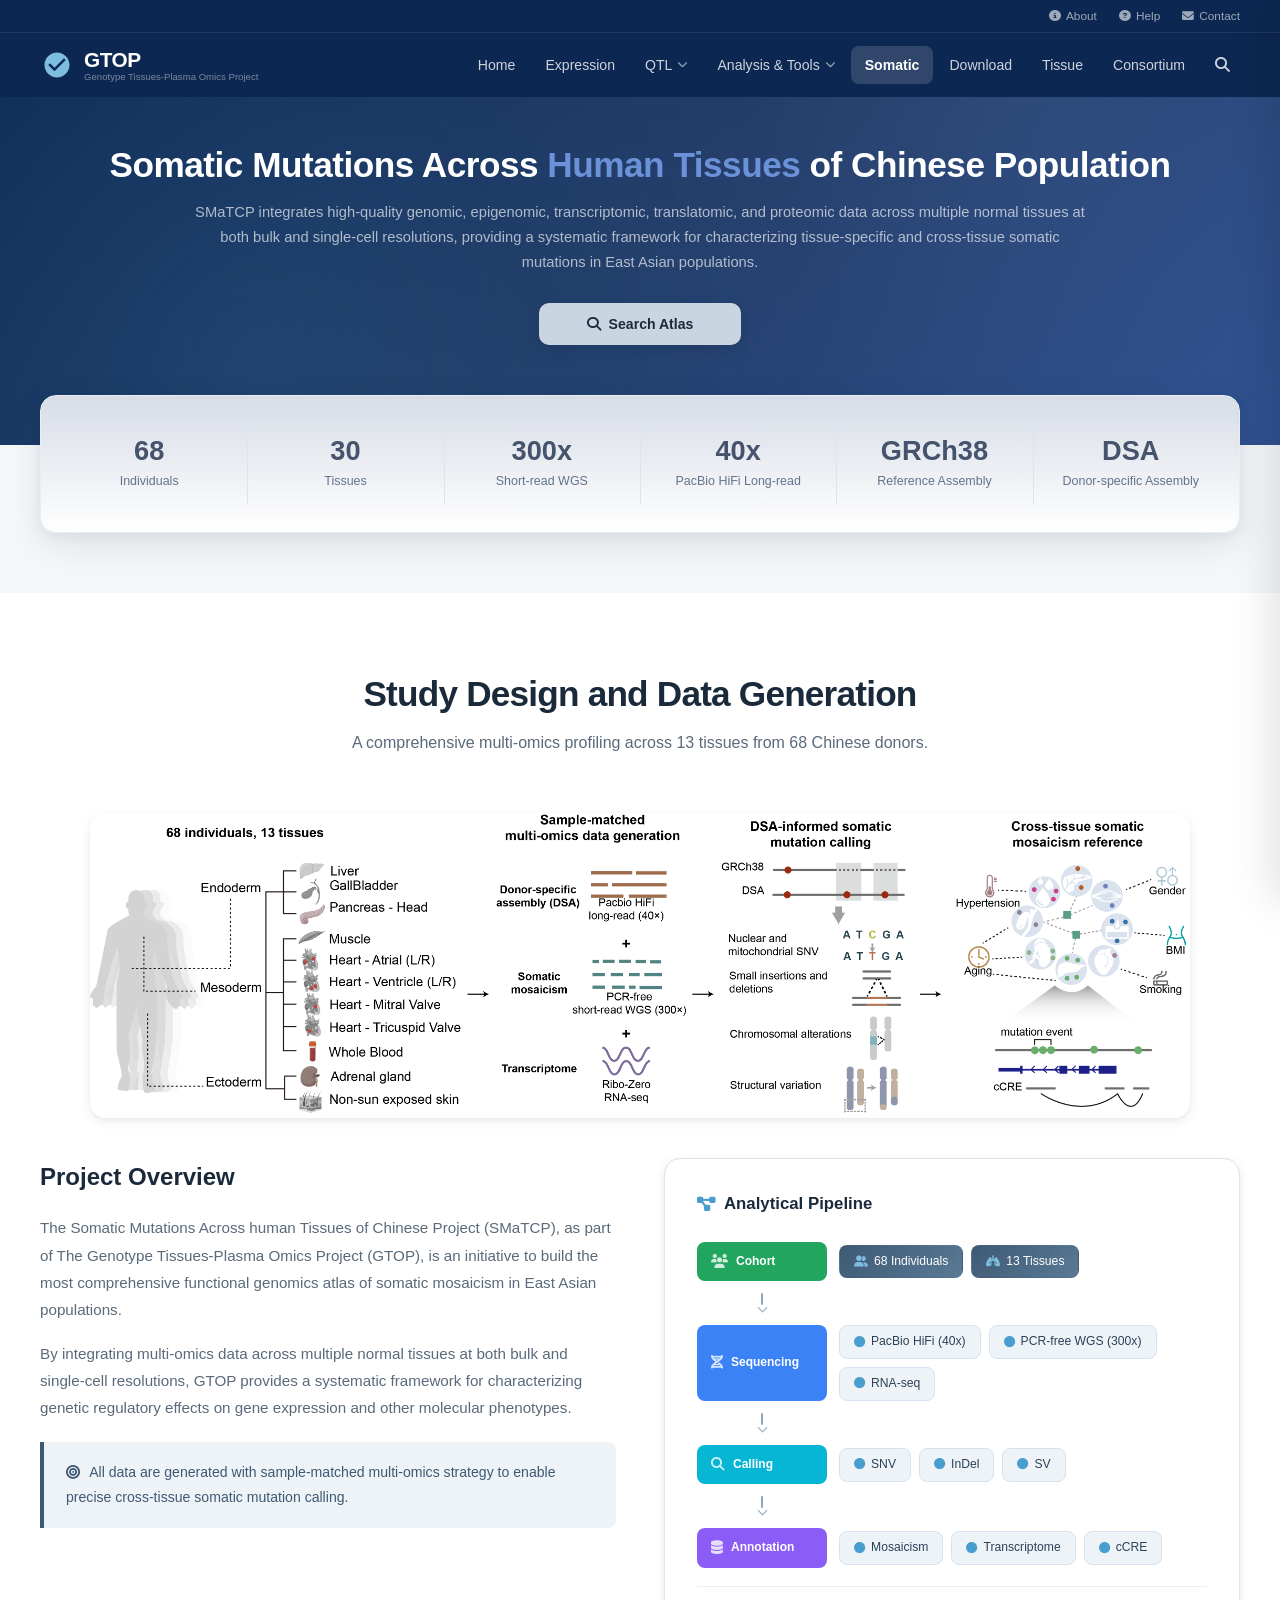
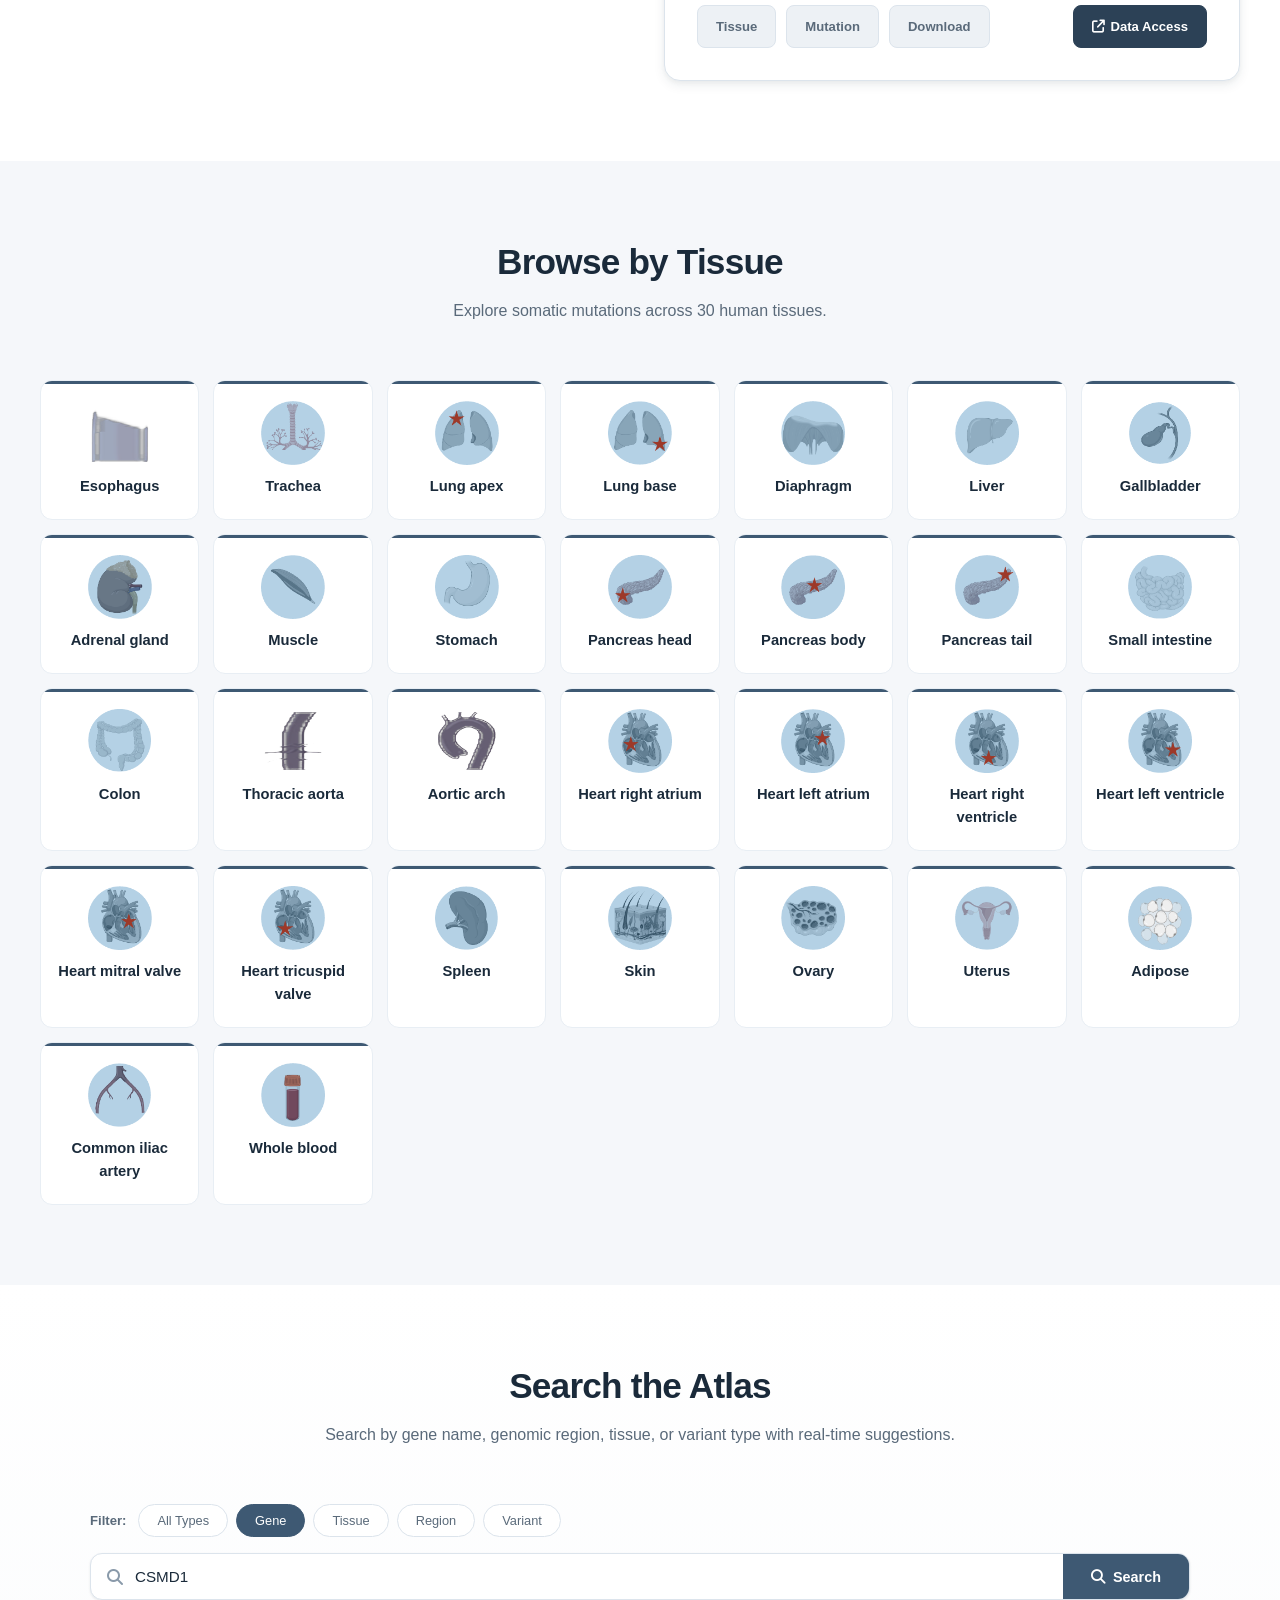
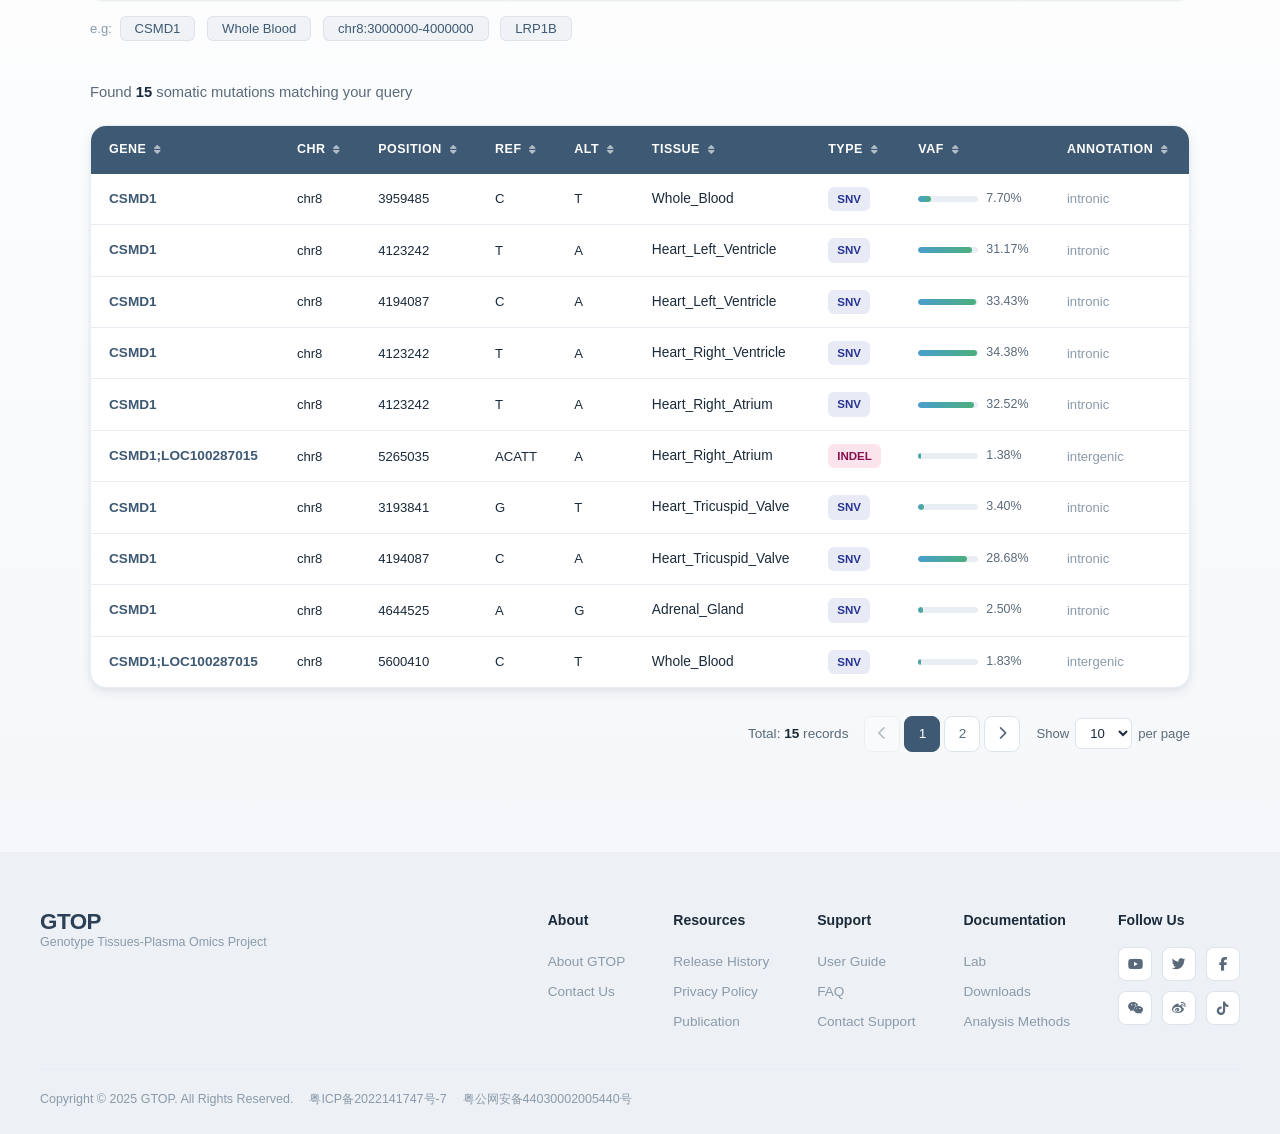
==== commit 72f47405: "update website" ====
--- a/index.html
+++ b/index.html
@@ -2363,7 +2363,7 @@
         <div class="stats-bar-label">Individuals</div>
       </div>
       <div class="stats-bar-item">
-        <div class="stats-bar-number">13</div>
+        <div class="stats-bar-number">30</div>
         <div class="stats-bar-label">Tissues</div>
       </div>
       <div class="stats-bar-item">
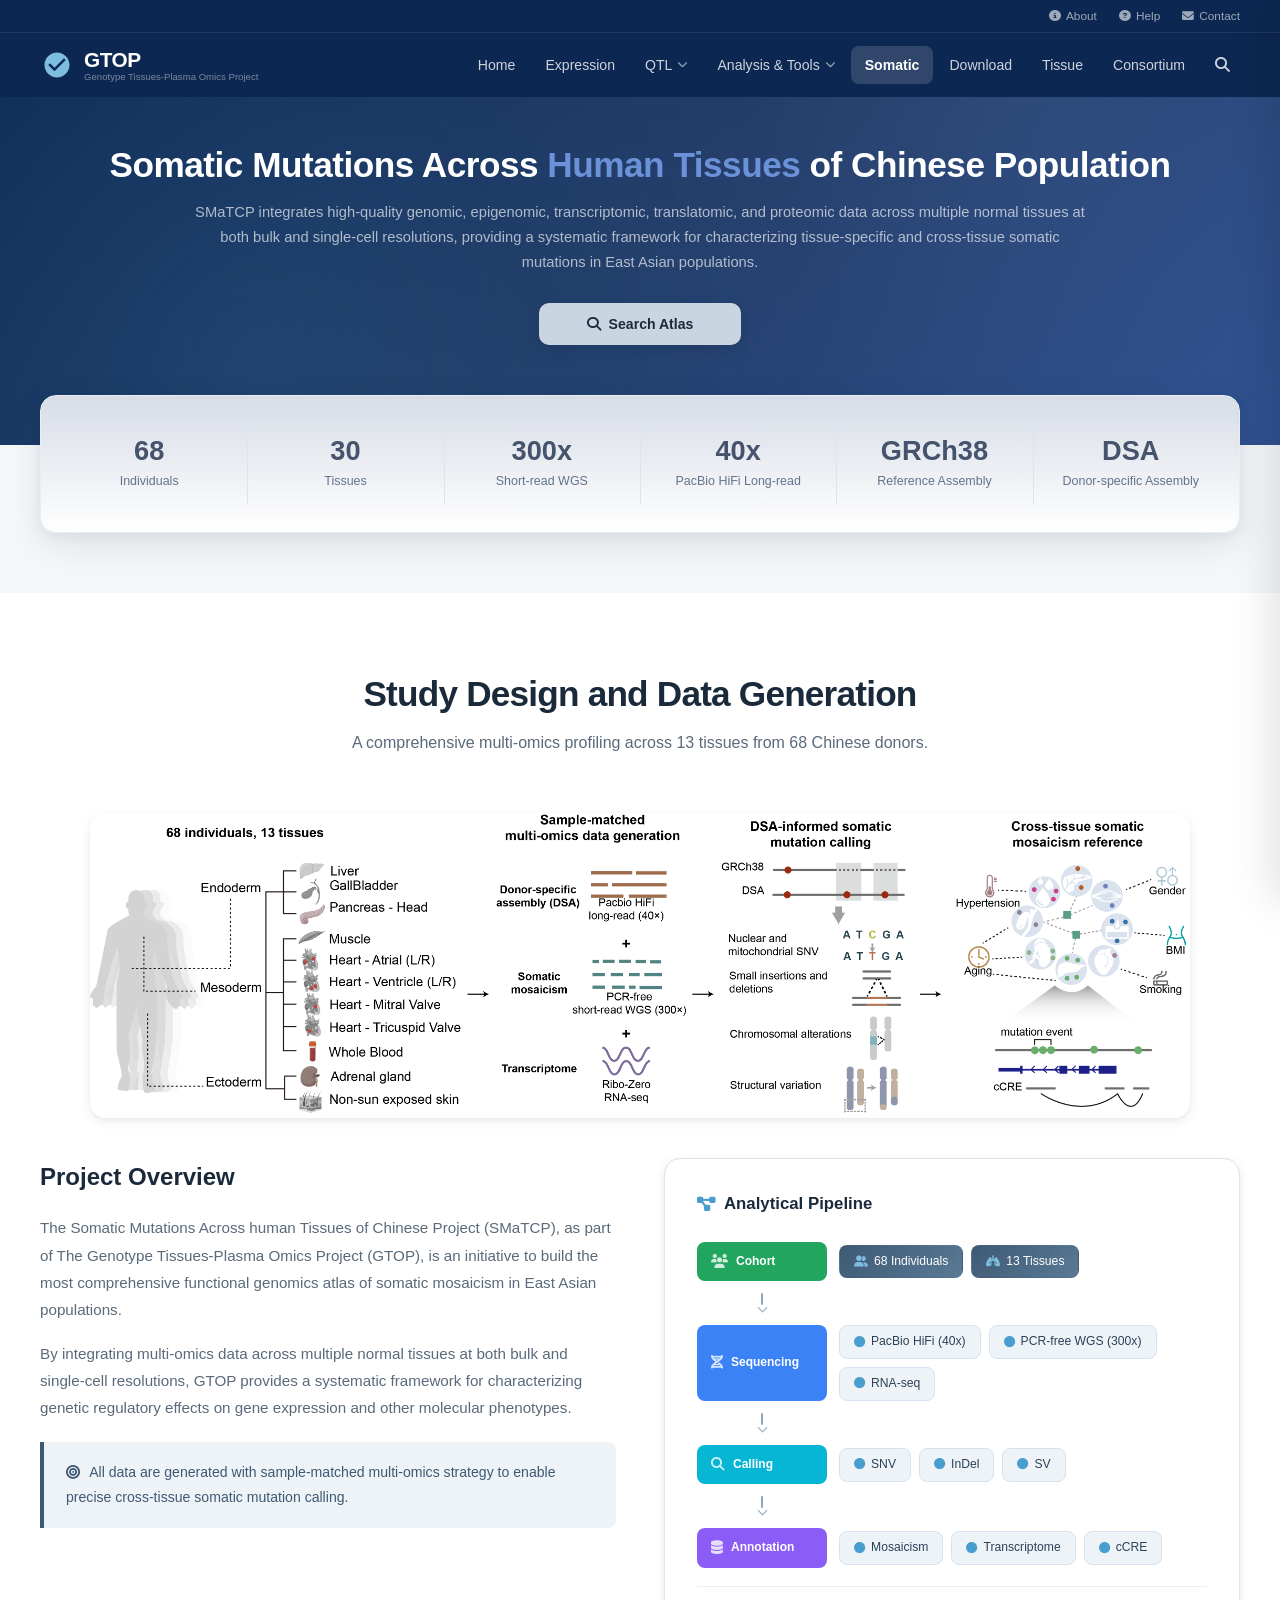
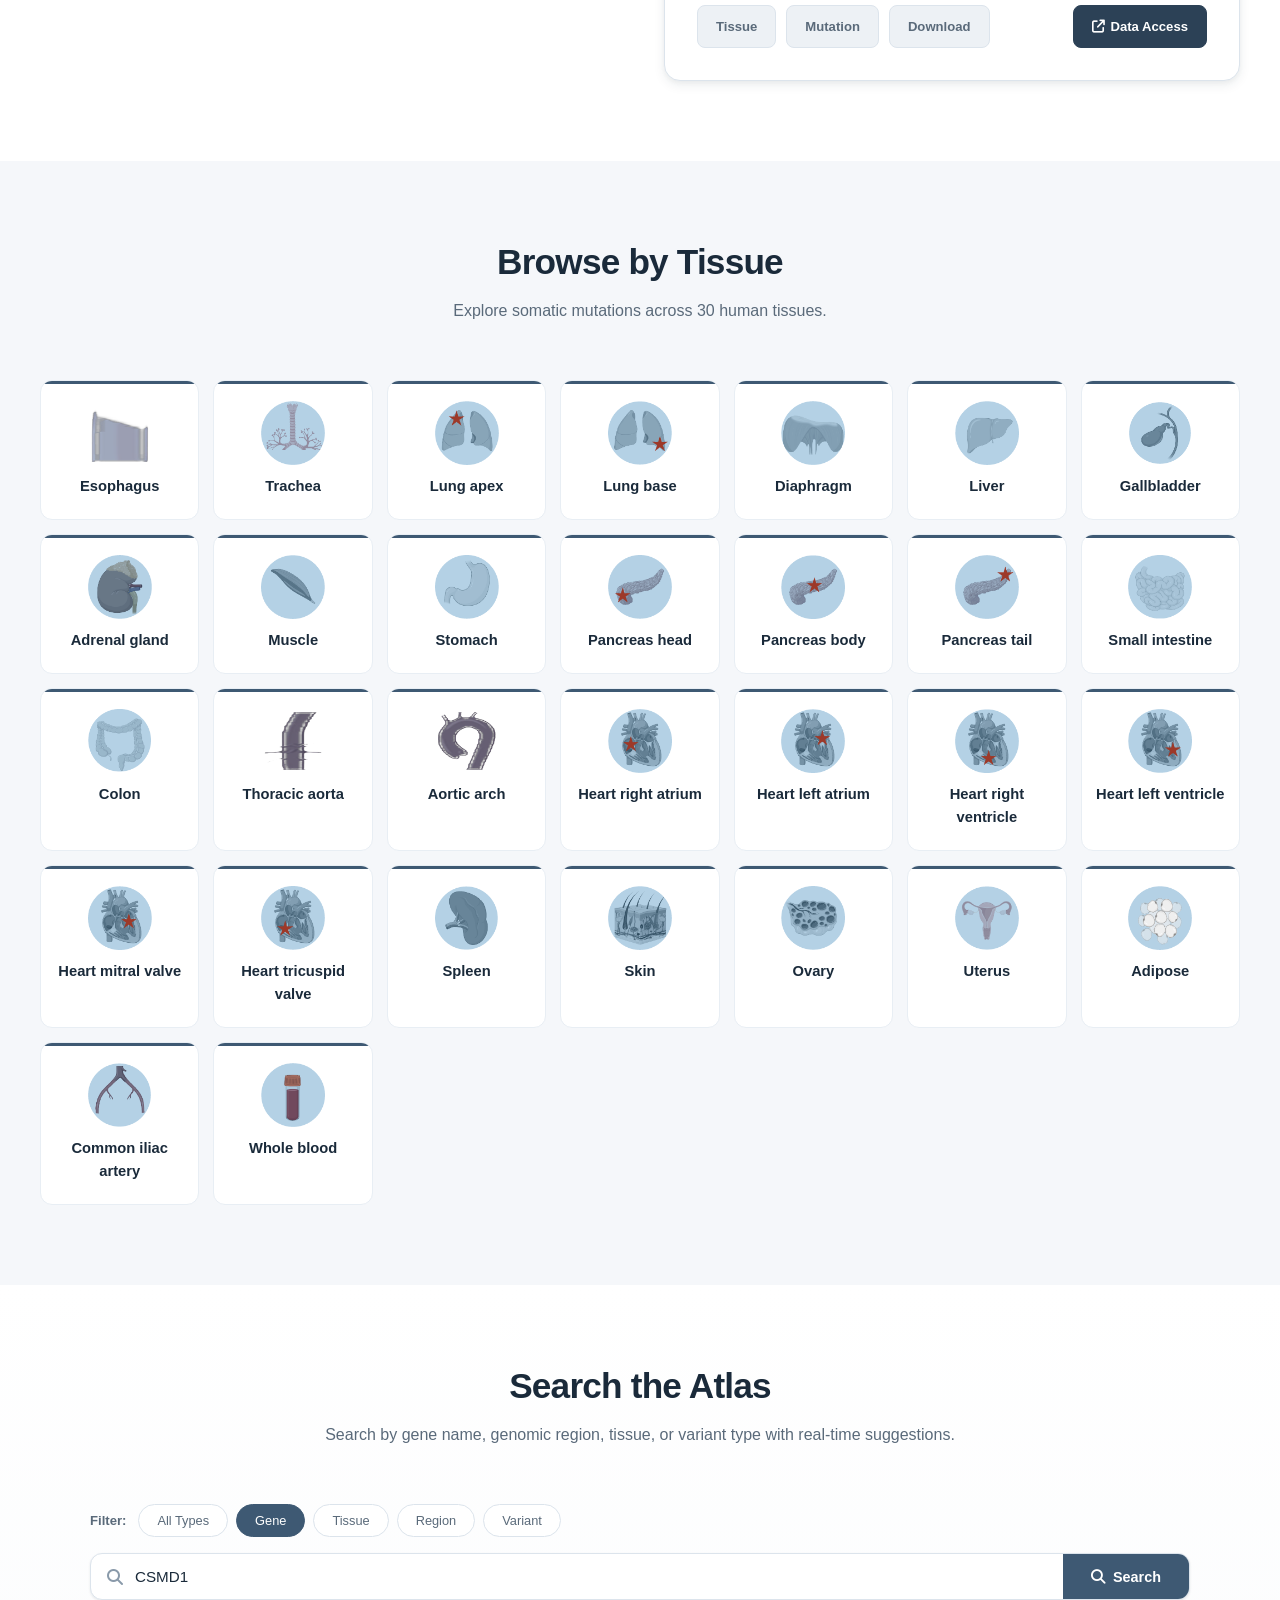
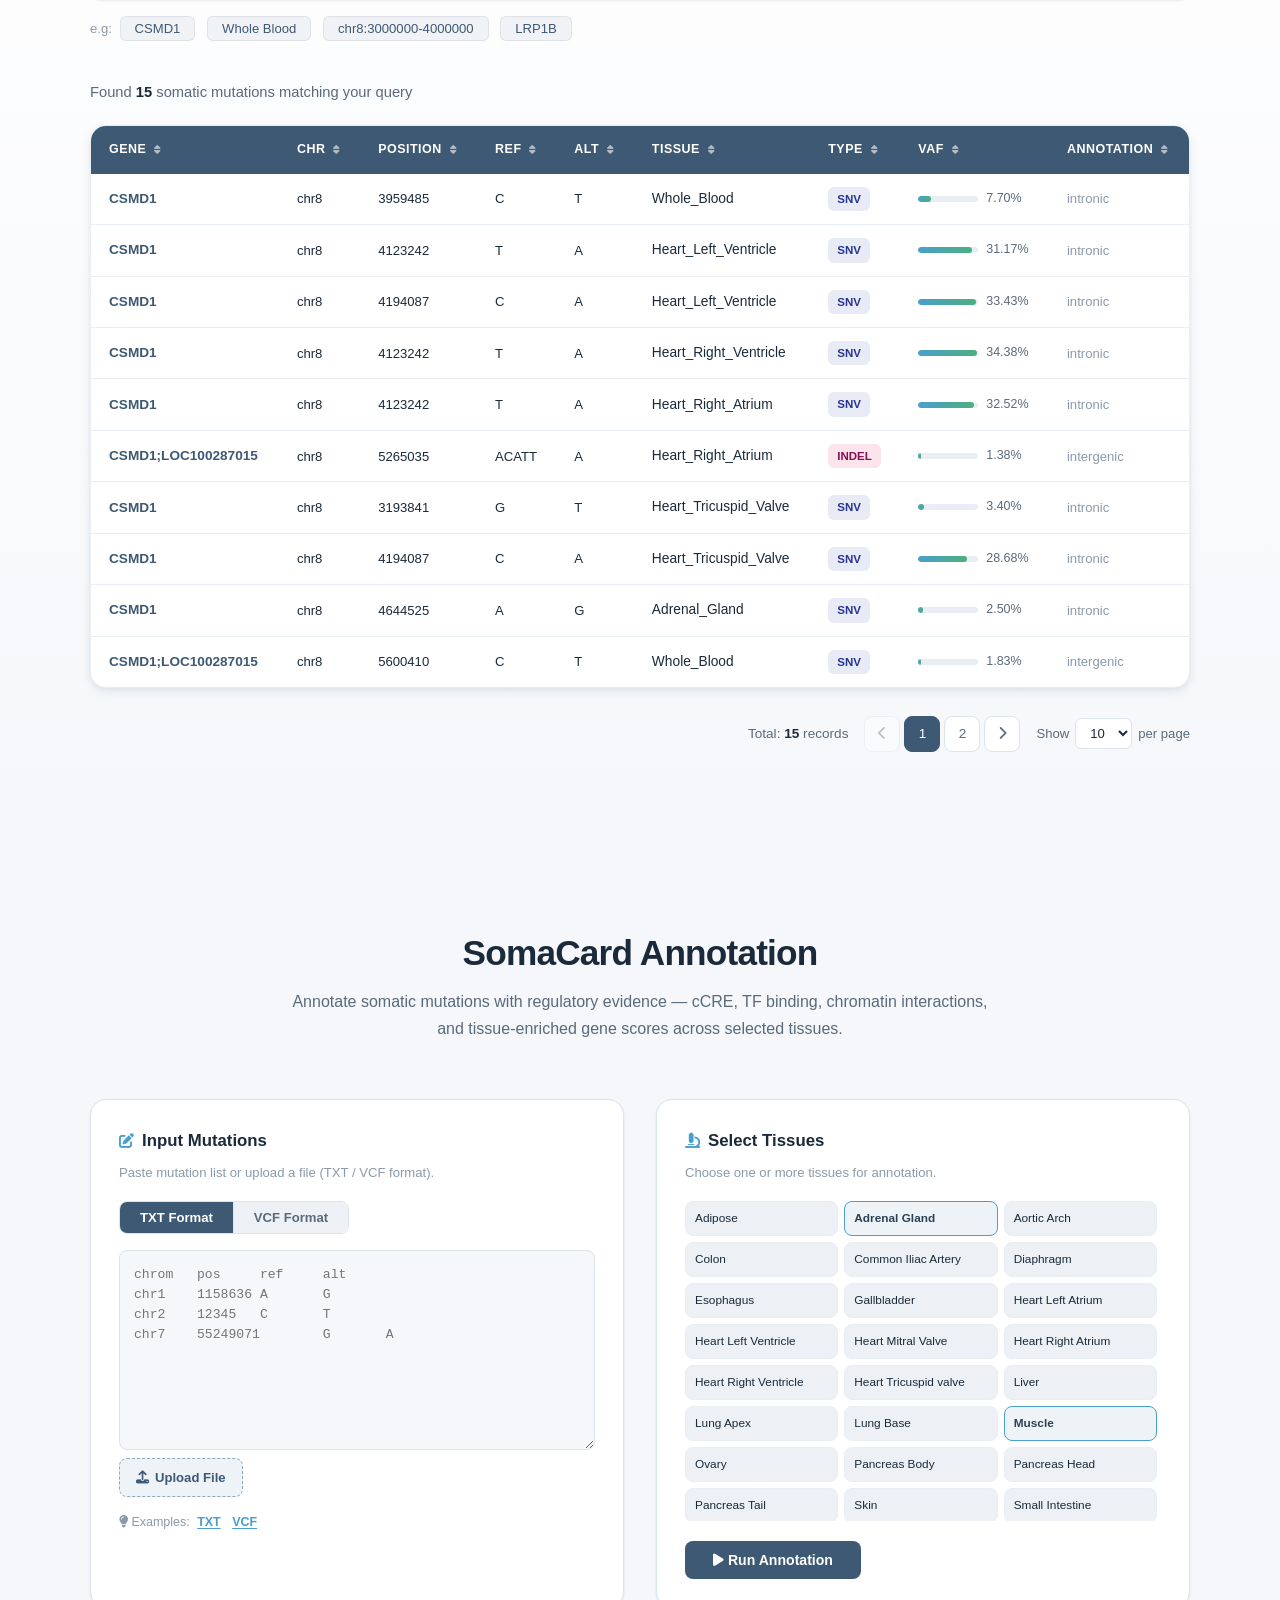
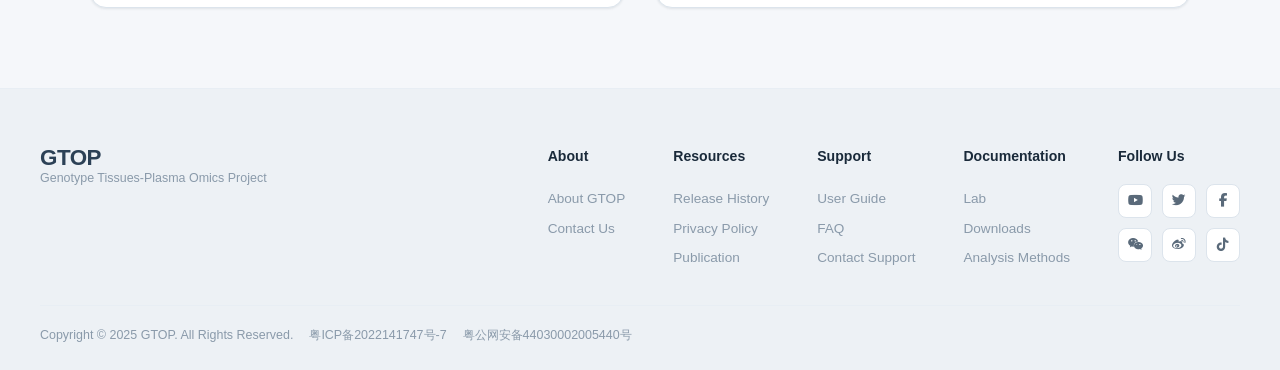
==== commit 9ed31b98: "Update website content" ====
--- a/index.html
+++ b/index.html
@@ -2279,6 +2279,377 @@
         width: 100%;
         justify-content: center;
       }
+    }
+
+    /* ===== SOMACARD ANNOTATION ===== */
+    .somacard-section {
+      background: var(--bg);
+    }
+
+    .somacard-container {
+      max-width: 1100px;
+      margin: 0 auto;
+    }
+
+    .somacard-grid {
+      display: grid;
+      grid-template-columns: 1fr 1fr;
+      gap: 32px;
+    }
+
+    .somacard-card {
+      background: var(--surface);
+      border: 1px solid var(--border);
+      border-radius: var(--radius-lg);
+      padding: 28px;
+      box-shadow: var(--shadow-sm);
+    }
+
+    .somacard-card h3 {
+      font-size: 1.05rem;
+      font-weight: 700;
+      color: var(--text);
+      margin-bottom: 8px;
+      display: flex;
+      align-items: center;
+      gap: 8px;
+    }
+
+    .somacard-card h3 i {
+      color: var(--accent);
+      font-size: 0.95rem;
+    }
+
+    .somacard-card .card-desc {
+      font-size: 0.82rem;
+      color: var(--text-muted);
+      margin-bottom: 18px;
+    }
+
+    .somacard-format-toggle {
+      display: flex;
+      gap: 0;
+      margin-bottom: 16px;
+      border: 1px solid var(--border);
+      border-radius: var(--radius-sm);
+      overflow: hidden;
+      width: fit-content;
+    }
+
+    .somacard-format-toggle button {
+      padding: 8px 20px;
+      font-size: 0.82rem;
+      font-weight: 600;
+      border: none;
+      background: var(--bg-alt);
+      color: var(--text-secondary);
+      cursor: pointer;
+      font-family: inherit;
+      transition: var(--transition);
+    }
+
+    .somacard-format-toggle button.active {
+      background: var(--primary);
+      color: #fff;
+    }
+
+    .somacard-format-toggle button:not(:last-child) {
+      border-right: 1px solid var(--border);
+    }
+
+    .somacard-textarea {
+      width: 100%;
+      min-height: 200px;
+      padding: 14px;
+      font-size: 0.82rem;
+      font-family: 'JetBrains Mono', 'Courier New', monospace;
+      border: 1.5px solid var(--border);
+      border-radius: var(--radius-sm);
+      background: var(--bg);
+      color: var(--text);
+      resize: vertical;
+      transition: var(--transition);
+      line-height: 1.5;
+    }
+
+    .somacard-textarea:focus {
+      outline: none;
+      border-color: var(--accent);
+      box-shadow: 0 0 0 3px rgba(74, 158, 206, 0.12);
+    }
+
+    .somacard-file-upload {
+      margin-bottom: 16px;
+    }
+
+    .somacard-file-upload label {
+      display: inline-flex;
+      align-items: center;
+      gap: 6px;
+      padding: 8px 16px;
+      font-size: 0.82rem;
+      font-weight: 600;
+      color: var(--primary);
+      background: var(--primary-ghost);
+      border: 1.5px dashed var(--primary-lighter);
+      border-radius: var(--radius-sm);
+      cursor: pointer;
+      transition: var(--transition);
+    }
+
+    .somacard-file-upload label:hover {
+      background: var(--primary-pale);
+      border-color: var(--primary);
+    }
+
+    .somacard-file-upload input[type="file"] {
+      display: none;
+    }
+
+    .somacard-file-name {
+      display: inline-block;
+      margin-left: 10px;
+      font-size: 0.78rem;
+      color: var(--text-muted);
+    }
+
+    .somacard-tissue-grid {
+      display: grid;
+      grid-template-columns: repeat(3, 1fr);
+      gap: 6px;
+      margin-bottom: 20px;
+      max-height: 320px;
+      overflow-y: auto;
+      padding-right: 4px;
+    }
+
+    .somacard-tissue-grid::-webkit-scrollbar {
+      width: 4px;
+    }
+
+    .somacard-tissue-grid::-webkit-scrollbar-thumb {
+      background: var(--border);
+      border-radius: 2px;
+    }
+
+    .somacard-tissue-item {
+      display: flex;
+      align-items: center;
+      gap: 5px;
+      padding: 7px 9px;
+      background: var(--bg-alt);
+      border: 1.5px solid var(--border-light);
+      border-radius: var(--radius-sm);
+      font-size: 0.74rem;
+      font-weight: 500;
+      color: var(--text);
+      cursor: pointer;
+      transition: var(--transition);
+      user-select: none;
+      white-space: nowrap;
+    }
+
+    .somacard-tissue-item:hover {
+      border-color: var(--accent);
+      background: var(--primary-ghost);
+    }
+
+    .somacard-tissue-item.checked {
+      background: var(--primary-ghost);
+      border-color: var(--accent);
+      color: var(--primary-dark);
+      font-weight: 600;
+    }
+
+    .somacard-tissue-item input {
+      display: none;
+    }
+
+    .somacard-actions {
+      display: flex;
+      gap: 10px;
+      align-items: center;
+    }
+
+    .somacard-submit-btn {
+      display: inline-flex;
+      align-items: center;
+      gap: 8px;
+      padding: 11px 28px;
+      font-size: 0.88rem;
+      font-weight: 600;
+      color: #fff;
+      background: var(--primary);
+      border: none;
+      border-radius: var(--radius-sm);
+      cursor: pointer;
+      font-family: inherit;
+      transition: var(--transition);
+    }
+
+    .somacard-submit-btn:hover:not(:disabled) {
+      background: var(--primary-dark);
+      transform: translateY(-1px);
+    }
+
+    .somacard-submit-btn:disabled {
+      opacity: 0.6;
+      cursor: not-allowed;
+    }
+
+    .somacard-submit-btn .spinner {
+      display: none;
+      width: 16px;
+      height: 16px;
+      border: 2px solid rgba(255,255,255,0.3);
+      border-top-color: #fff;
+      border-radius: 50%;
+      animation: spin 0.7s linear infinite;
+    }
+
+    .somacard-submit-btn.loading .spinner {
+      display: inline-block;
+    }
+
+    .somacard-submit-btn.loading .btn-text {
+      display: none;
+    }
+
+    .somacard-examples {
+      margin-top: 14px;
+      font-size: 0.78rem;
+      color: var(--text-muted);
+    }
+
+    .somacard-examples button {
+      background: none;
+      border: none;
+      color: var(--accent);
+      font-weight: 600;
+      font-size: 0.78rem;
+      cursor: pointer;
+      font-family: inherit;
+      text-decoration: underline;
+      text-underline-offset: 2px;
+      margin: 0 4px;
+    }
+
+    .somacard-examples button:hover {
+      color: var(--primary);
+    }
+
+    .somacard-results {
+      margin-top: 32px;
+    }
+
+    .somacard-results-header {
+      display: flex;
+      justify-content: space-between;
+      align-items: center;
+      margin-bottom: 14px;
+    }
+
+    .somacard-results-count {
+      font-size: 0.9rem;
+      font-weight: 600;
+      color: var(--text);
+    }
+
+    .somacard-download-btn {
+      display: inline-flex;
+      align-items: center;
+      gap: 6px;
+      padding: 8px 18px;
+      font-size: 0.82rem;
+      font-weight: 600;
+      color: #fff;
+      background: var(--success);
+      border: none;
+      border-radius: var(--radius-sm);
+      cursor: pointer;
+      font-family: inherit;
+      transition: var(--transition);
+    }
+
+    .somacard-download-btn:hover {
+      filter: brightness(0.9);
+    }
+
+    .somacard-table-wrapper {
+      overflow-x: auto;
+      border: 1px solid var(--border);
+      border-radius: var(--radius-sm);
+    }
+
+    .somacard-table {
+      width: 100%;
+      border-collapse: collapse;
+      font-size: 0.78rem;
+      white-space: nowrap;
+    }
+
+    .somacard-table thead {
+      background: var(--primary-ghost);
+    }
+
+    .somacard-table th {
+      padding: 10px 12px;
+      text-align: left;
+      font-weight: 700;
+      color: var(--primary-dark);
+      border-bottom: 2px solid var(--border);
+      position: sticky;
+      top: 0;
+      background: var(--primary-ghost);
+    }
+
+    .somacard-table td {
+      padding: 8px 12px;
+      border-bottom: 1px solid var(--border-light);
+      color: var(--text);
+    }
+
+    .somacard-table tbody tr:hover {
+      background: var(--primary-ghost);
+    }
+
+    .somacard-table .score-cell {
+      font-weight: 600;
+      text-align: center;
+    }
+
+    .somacard-table .bool-true {
+      color: var(--success);
+      font-weight: 600;
+    }
+
+    .somacard-table .bool-false {
+      color: var(--text-muted);
+    }
+
+    .somacard-error {
+      padding: 14px 18px;
+      background: #fef2f2;
+      border: 1px solid #fecaca;
+      border-radius: var(--radius-sm);
+      color: #b91c1c;
+      font-size: 0.84rem;
+      margin-top: 16px;
+    }
+
+    @media (max-width: 768px) {
+      .somacard-grid {
+        grid-template-columns: 1fr;
+      }
+
+      .somacard-tissue-grid {
+        grid-template-columns: repeat(2, 1fr);
+        max-height: 240px;
+      }
+    }
+
+    @keyframes spin {
+      to { transform: rotate(360deg); }
     }
   </style>
 </head>
@@ -2733,6 +3104,80 @@
     </div>
   </section> -->
 
+  <!-- ========== SOMACARD ANNOTATION SECTION ========== -->
+  <section class="section somacard-section" id="somacard">
+    <div class="section-header">
+      <!-- <div class="section-tag"><i class="fas fa-flask"></i> SomaCard Annotation</div> -->
+      <h2 class="section-title">SomaCard Annotation</h2>
+      <p class="section-desc">Annotate somatic mutations with regulatory evidence — cCRE, TF binding, chromatin
+        interactions, and tissue-enriched gene scores across selected tissues.</p>
+    </div>
+
+    <div class="somacard-container">
+      <div class="somacard-grid">
+        <!-- Left: Input -->
+        <div class="somacard-card">
+          <h3><i class="fas fa-edit"></i> Input Mutations</h3>
+          <p class="card-desc">Paste mutation list or upload a file (TXT / VCF format).</p>
+
+          <div class="somacard-format-toggle" id="somacardFormatToggle">
+            <button class="active" data-format="txt" onclick="setSomacardFormat('txt')">TXT Format</button>
+            <button data-format="vcf" onclick="setSomacardFormat('vcf')">VCF Format</button>
+          </div>
+
+          <textarea class="somacard-textarea" id="somacardInput"
+            placeholder="chrom&#9;pos&#9;ref&#9;alt&#10;chr1&#9;1158636&#9;A&#9;G&#10;chr2&#9;12345&#9;C&#9;T&#10;chr7&#9;55249071&#9;G&#9;A"></textarea>
+
+          <div class="somacard-file-upload">
+            <label><i class="fas fa-upload"></i> Upload File<input type="file" id="somacardFileInput"
+                onchange="handleSomacardFile(event)" accept=".txt,.vcf,.vcf.gz"></label>
+            <span class="somacard-file-name" id="somacardFileName"></span>
+          </div>
+
+          <div class="somacard-examples">
+            <i class="fas fa-lightbulb"></i> Examples:
+            <button onclick="loadSomacardExample('txt')">TXT</button>
+            <button onclick="loadSomacardExample('vcf')">VCF</button>
+          </div>
+        </div>
+
+        <!-- Right: Tissues & Submit -->
+        <div class="somacard-card">
+          <h3><i class="fas fa-microscope"></i> Select Tissues</h3>
+          <p class="card-desc">Choose one or more tissues for annotation.</p>
+
+          <div class="somacard-tissue-grid" id="somacardTissueGrid">
+          </div>
+
+          <div class="somacard-actions">
+            <button type="button" class="somacard-submit-btn" id="somacardSubmitBtn" onclick="submitSomacardAnnotation()">
+              <span class="spinner"></span>
+              <span class="btn-text"><i class="fas fa-play"></i> Run Annotation</span>
+            </button>
+          </div>
+
+          <div class="somacard-error" id="somacardError" style="display:none;"></div>
+        </div>
+      </div>
+
+      <!-- Results -->
+      <div class="somacard-results" id="somacardResults" style="display:none;">
+        <div class="somacard-results-header">
+          <span class="somacard-results-count" id="somacardResultsCount"></span>
+          <button class="somacard-download-btn" onclick="downloadSomacardTSV()">
+            <i class="fas fa-download"></i> Download TSV
+          </button>
+        </div>
+        <div class="somacard-table-wrapper">
+          <table class="somacard-table">
+            <thead id="somacardTableHead"></thead>
+            <tbody id="somacardTableBody"></tbody>
+          </table>
+        </div>
+      </div>
+    </div>
+  </section>
+
   <!-- FOOTER -->
   <footer class="footer">
     <div class="footer-inner">
@@ -3390,6 +3835,191 @@
         initializeDefaultSearch();
       }
     });
+
+    // ===================== SOMACARD ANNOTATION =====================
+    const SOMACARD_TISSUES = [
+      "Adipose", "Adrenal_Gland", "Aortic_Arch", "Colon",
+      "Common_Iliac_Artery", "Diaphragm", "Esophagus", "Gallbladder",
+      "Heart_Left_Atrium", "Heart_Left_Ventricle", "Heart_Mitral_Valve",
+      "Heart_Right_Atrium", "Heart_Right_Ventricle", "Heart_Tricuspid_valve",
+      "Liver", "Lung_Apex", "Lung_Base", "Muscle",
+      "Ovary", "Pancreas_Body", "Pancreas_Head", "Pancreas_Tail",
+      "Skin", "Small_Intestine", "Spleen", "Stomach",
+      "Thoracic_Aorta", "Trachea", "Uterus", "Whole_Blood"
+    ];
+
+    const SOMACARD_API = "http://127.0.0.1:5502";
+
+    let somacardFormat = "txt";
+    let somacardResultsTSV = "";
+
+    function initSomacardTissues() {
+      const grid = document.getElementById("somacardTissueGrid");
+      SOMACARD_TISSUES.forEach(t => {
+        const label = document.createElement("label");
+        label.className = "somacard-tissue-item";
+        label.innerHTML = `<input type="checkbox" value="${t}" onchange="this.parentElement.classList.toggle('checked', this.checked)">${t.replace(/_/g, " ")}`;
+        grid.appendChild(label);
+      });
+      // 默认加载TXT示例
+      loadSomacardExample("txt");
+    }
+
+    function setSomacardFormat(fmt) {
+      somacardFormat = fmt;
+      document.querySelectorAll("#somacardFormatToggle button").forEach(b => {
+        b.classList.toggle("active", b.dataset.format === fmt);
+      });
+    }
+
+    async function loadSomacardExample(fmt) {
+      setSomacardFormat(fmt);
+      try {
+        const resp = await fetch(SOMACARD_API + "/api/example/" + fmt);
+        if (resp.ok) {
+          const data = await resp.json();
+          document.getElementById("somacardInput").value = data.content;
+        }
+      } catch (_) {
+        // 静默失败，保留 textarea 当前内容
+      }
+      // 自动选中示例组织：Adrenal_Gland, Muscle
+      document.querySelectorAll("#somacardTissueGrid input[type=checkbox]").forEach(cb => {
+        const check = cb.value === "Adrenal_Gland" || cb.value === "Muscle";
+        cb.checked = check;
+        cb.parentElement.classList.toggle("checked", check);
+      });
+    }
+
+    function handleSomacardFile(event) {
+      const file = event.target.files[0];
+      if (!file) return;
+      document.getElementById("somacardFileName").textContent = file.name;
+
+      const ext = file.name.replace(/\.gz$/, "").split(".").pop().toLowerCase();
+      if (ext === "vcf") setSomacardFormat("vcf");
+      else setSomacardFormat("txt");
+
+      const reader = new FileReader();
+      reader.onload = function(e) {
+        document.getElementById("somacardInput").value = e.target.result;
+      };
+      reader.readAsText(file);
+    }
+
+    function getSelectedTissues() {
+      const checked = document.querySelectorAll("#somacardTissueGrid input[type=checkbox]:checked");
+      return Array.from(checked).map(cb => cb.value);
+    }
+
+    async function submitSomacardAnnotation() {
+      const btn = document.getElementById("somacardSubmitBtn");
+      const errDiv = document.getElementById("somacardError");
+      const resultsDiv = document.getElementById("somacardResults");
+      const mutations = document.getElementById("somacardInput").value.trim();
+      const tissues = getSelectedTissues();
+
+      errDiv.style.display = "none";
+      resultsDiv.style.display = "none";
+
+      if (!mutations) {
+        errDiv.textContent = "Please enter mutation data.";
+        errDiv.style.display = "block";
+        return;
+      }
+      if (tissues.length === 0) {
+        errDiv.textContent = "Please select at least one tissue.";
+        errDiv.style.display = "block";
+        return;
+      }
+
+      btn.classList.add("loading");
+      btn.disabled = true;
+
+      try {
+        const resp = await fetch(SOMACARD_API + "/api/annotate", {
+          method: "POST",
+          headers: { "Content-Type": "application/json" },
+          body: JSON.stringify({
+            mutations: mutations,
+            file_type: somacardFormat,
+            tissues: tissues
+          })
+        });
+
+        const data = await resp.json();
+
+        if (!resp.ok) {
+          throw new Error(data.error + (data.detail ? ": " + data.detail : ""));
+        }
+
+        somacardResultsTSV = data.results;
+        renderSomacardResults(data.results);
+        document.getElementById("somacard").scrollIntoView({ behavior: "smooth" });
+      } catch (err) {
+        errDiv.textContent = "Error: " + err.message;
+        errDiv.style.display = "block";
+      } finally {
+        btn.classList.remove("loading");
+        btn.disabled = false;
+      }
+    }
+
+    function renderSomacardResults(tsv) {
+      const lines = tsv.trim().split("\n");
+      if (lines.length < 2) {
+        document.getElementById("somacardError").textContent = "No results returned.";
+        document.getElementById("somacardError").style.display = "block";
+        return;
+      }
+
+      const headers = lines[0].split("\t");
+      const rows = lines.slice(1).map(line => line.split("\t"));
+
+      // Table head
+      const thead = document.getElementById("somacardTableHead");
+      thead.innerHTML = "<tr>" + headers.map(h => `<th>${h}</th>`).join("") + "</tr>";
+
+      // Table body
+      const tbody = document.getElementById("somacardTableBody");
+      tbody.innerHTML = rows.map(row =>
+        "<tr>" + row.map((cell, i) => {
+          let cls = "";
+          let val = cell;
+          if (headers[i] === "score_priority") {
+            cls = "score-cell";
+          } else if (cell === "True") {
+            cls = "bool-true";
+          } else if (cell === "False" || cell === ".") {
+            cls = cell === "False" ? "bool-false" : "";
+          }
+          if (val.length > 50) {
+            val = '<span title="' + val.replace(/"/g, "&quot;") + '">' + val.substring(0, 47) + "...</span>";
+          }
+          return `<td class="${cls}">${val}</td>`;
+        }).join("") + "</tr>"
+      ).join("");
+
+      document.getElementById("somacardResultsCount").textContent =
+        rows.length + " result" + (rows.length !== 1 ? "s" : "") + " (" + getSelectedTissues().length + " tissue" + (getSelectedTissues().length !== 1 ? "s" : "") + ")";
+      document.getElementById("somacardResults").style.display = "block";
+      document.getElementById("somacardError").style.display = "none";
+    }
+
+    function downloadSomacardTSV() {
+      if (!somacardResultsTSV) return;
+      const blob = new Blob([somacardResultsTSV], { type: "text/tab-separated-values" });
+      const url = URL.createObjectURL(blob);
+      const a = document.createElement("a");
+      a.href = url;
+      a.download = "somacard_annotation.tsv";
+      document.body.appendChild(a);
+      a.click();
+      document.body.removeChild(a);
+      URL.revokeObjectURL(url);
+    }
+
+    document.addEventListener("DOMContentLoaded", initSomacardTissues);
   </script>
 <script defer src="https://static.cloudflareinsights.com/beacon.min.js/v4513226cdae34746b4dedf0b4dfa099e1781791509496" integrity="sha512-ZE9pZaUXND66v380QUtch/5sE9tPFh2zg45pR2PB0CVkCtOREv2AJKkSidISWkysEuQ0EH8faUU5du78bx87UQ==" data-cf-beacon='{"version":"2024.11.0","token":"45c2bf8136a245cd97f1c2e9a96c0730","server_timing":{"name":{"cfCacheStatus":true,"cfEdge":true,"cfExtPri":true,"cfL4":true,"cfOrigin":true,"cfSpeedBrain":true},"location_startswith":null}}' crossorigin="anonymous"></script>
 <script defer src="https://static.cloudflareinsights.com/beacon.min.js/v4513226cdae34746b4dedf0b4dfa099e1781791509496" integrity="sha512-ZE9pZaUXND66v380QUtch/5sE9tPFh2zg45pR2PB0CVkCtOREv2AJKkSidISWkysEuQ0EH8faUU5du78bx87UQ==" data-cf-beacon='{"version":"2024.11.0","token":"45c2bf8136a245cd97f1c2e9a96c0730","server_timing":{"name":{"cfCacheStatus":true,"cfEdge":true,"cfExtPri":true,"cfL4":true,"cfOrigin":true,"cfSpeedBrain":true},"location_startswith":null}}' crossorigin="anonymous"></script>
